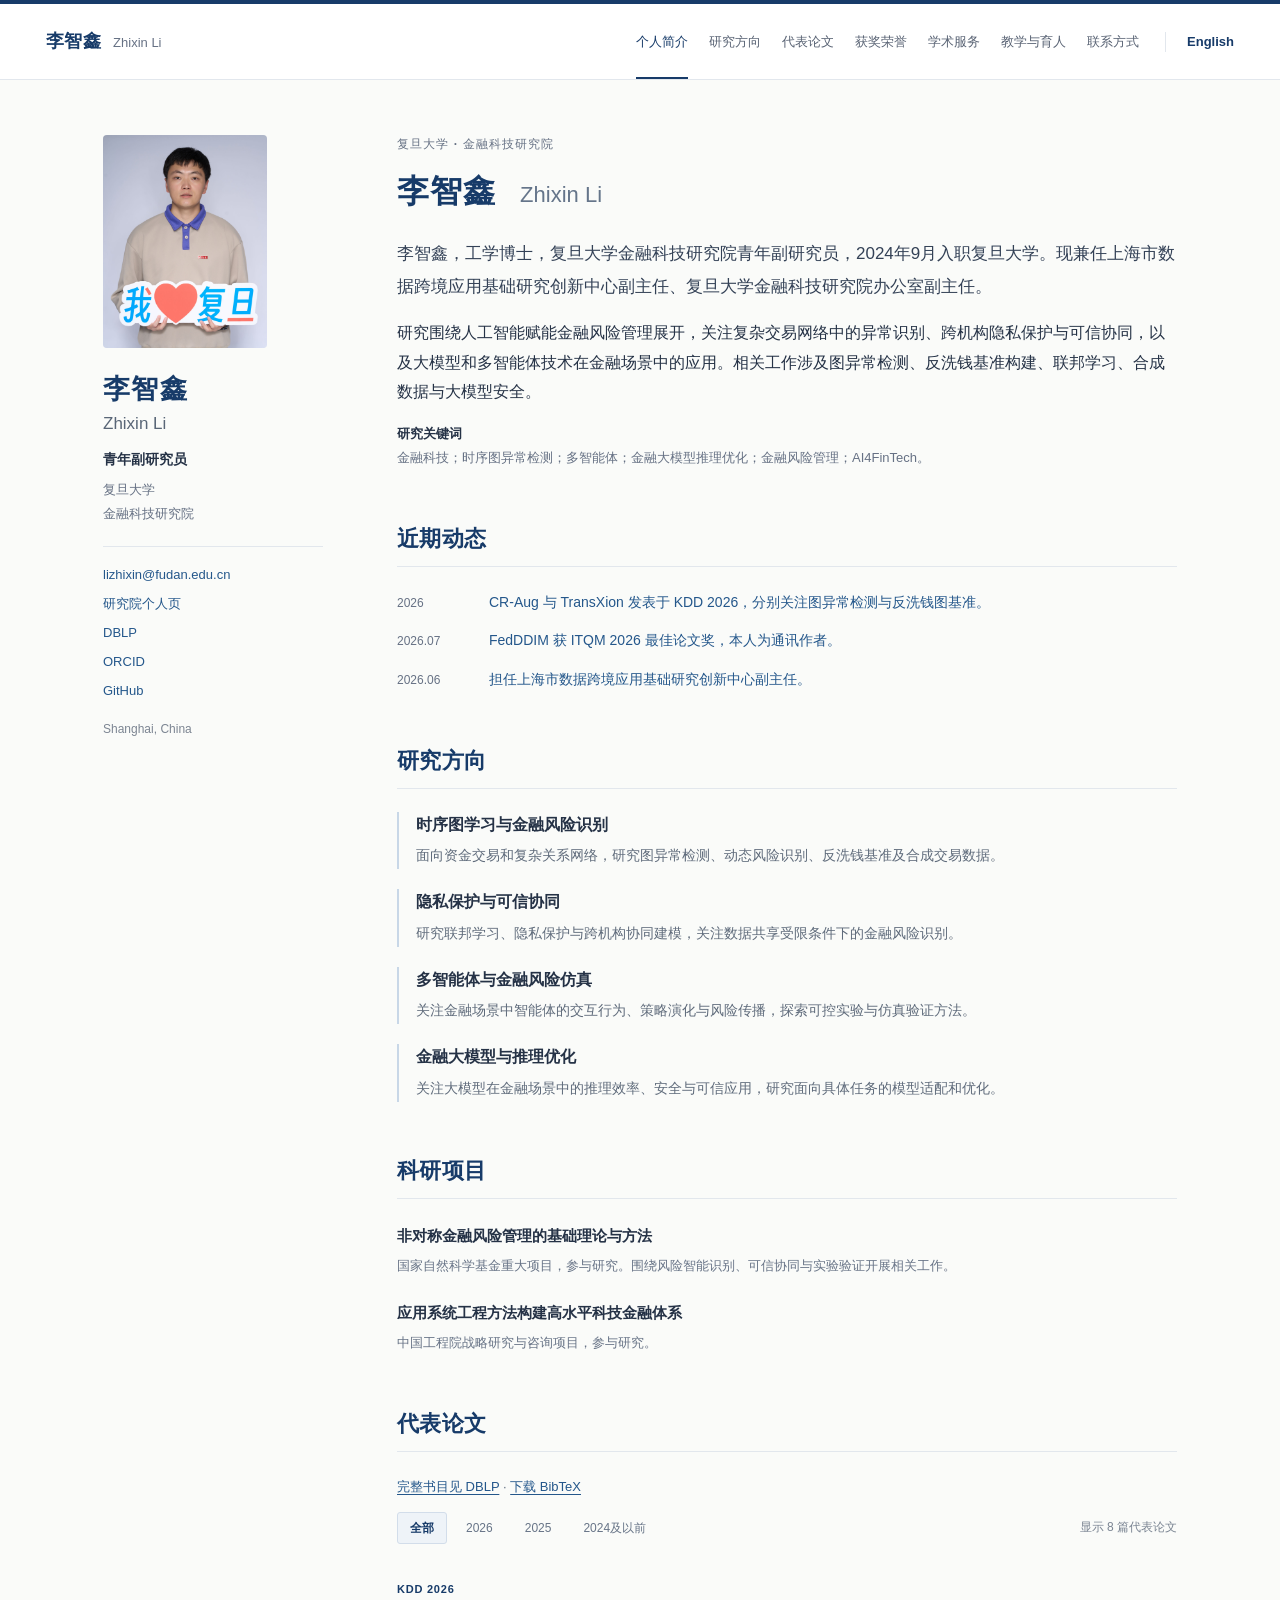
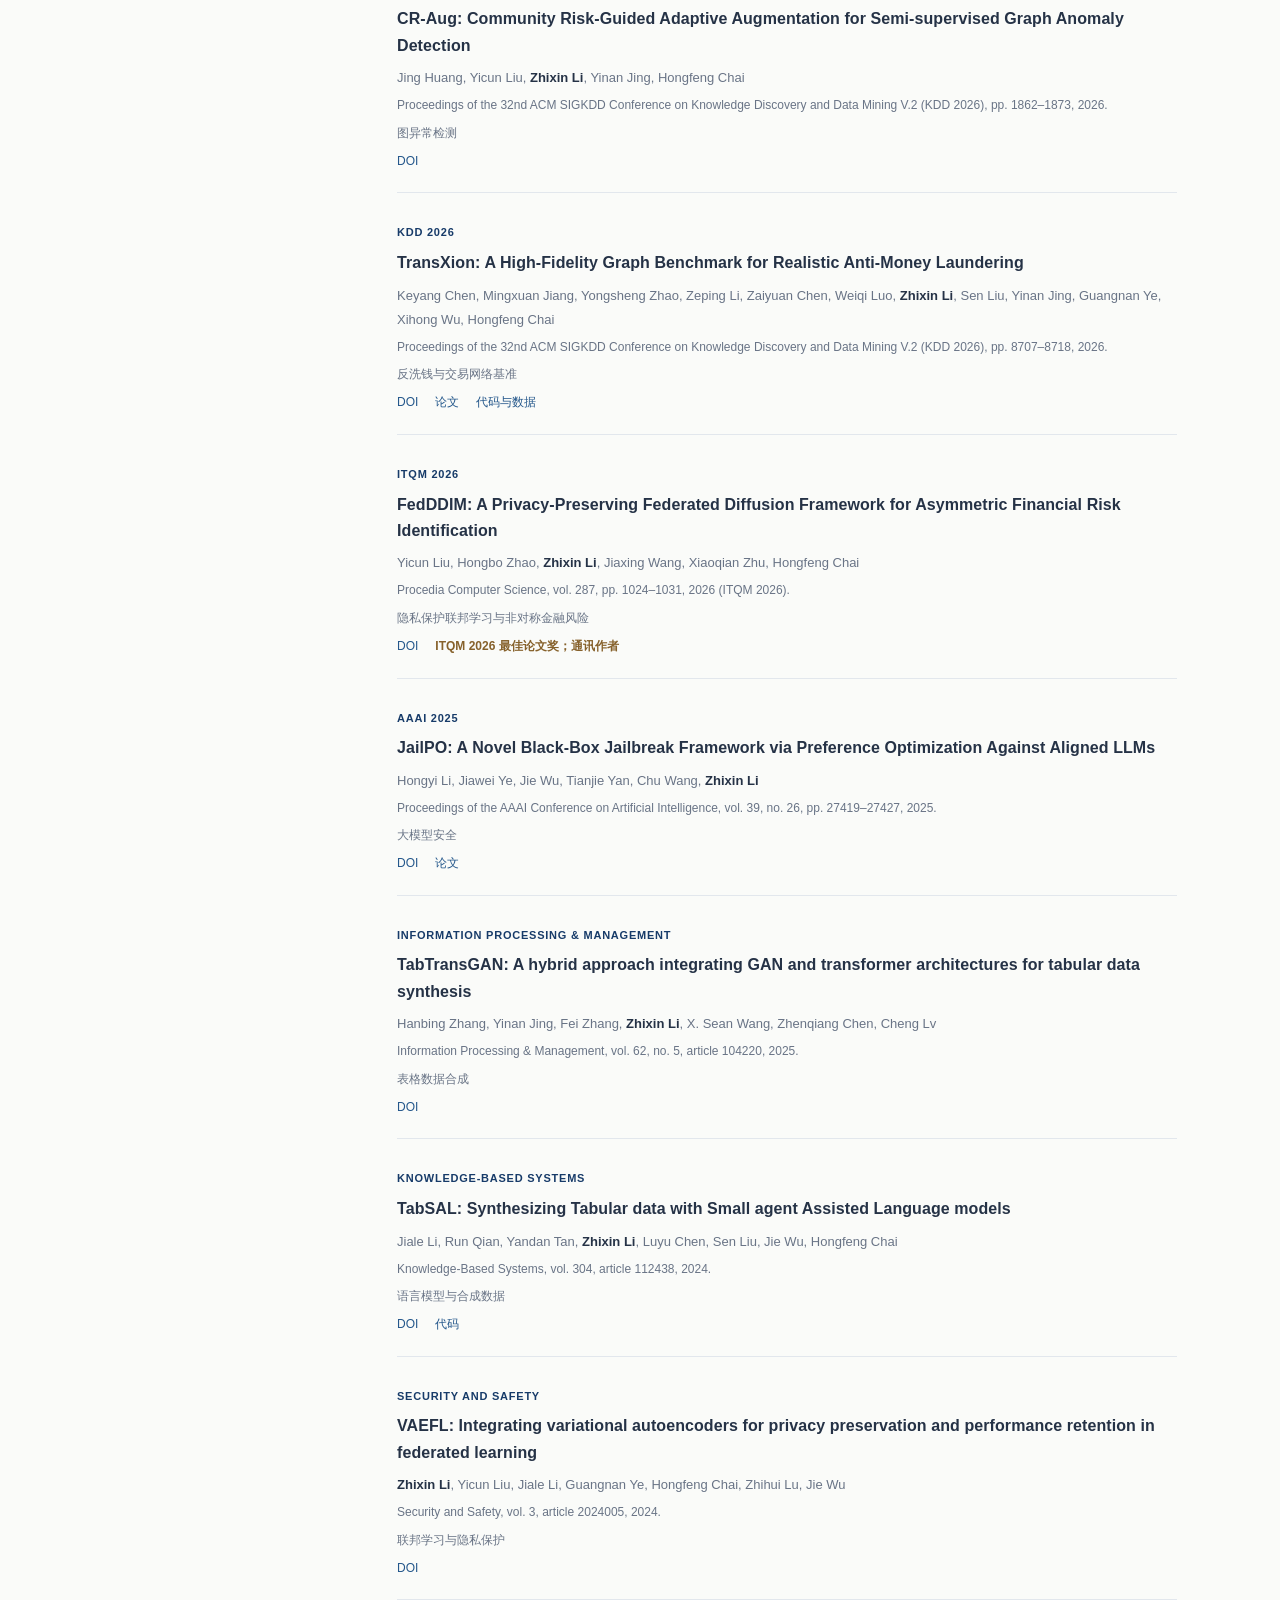
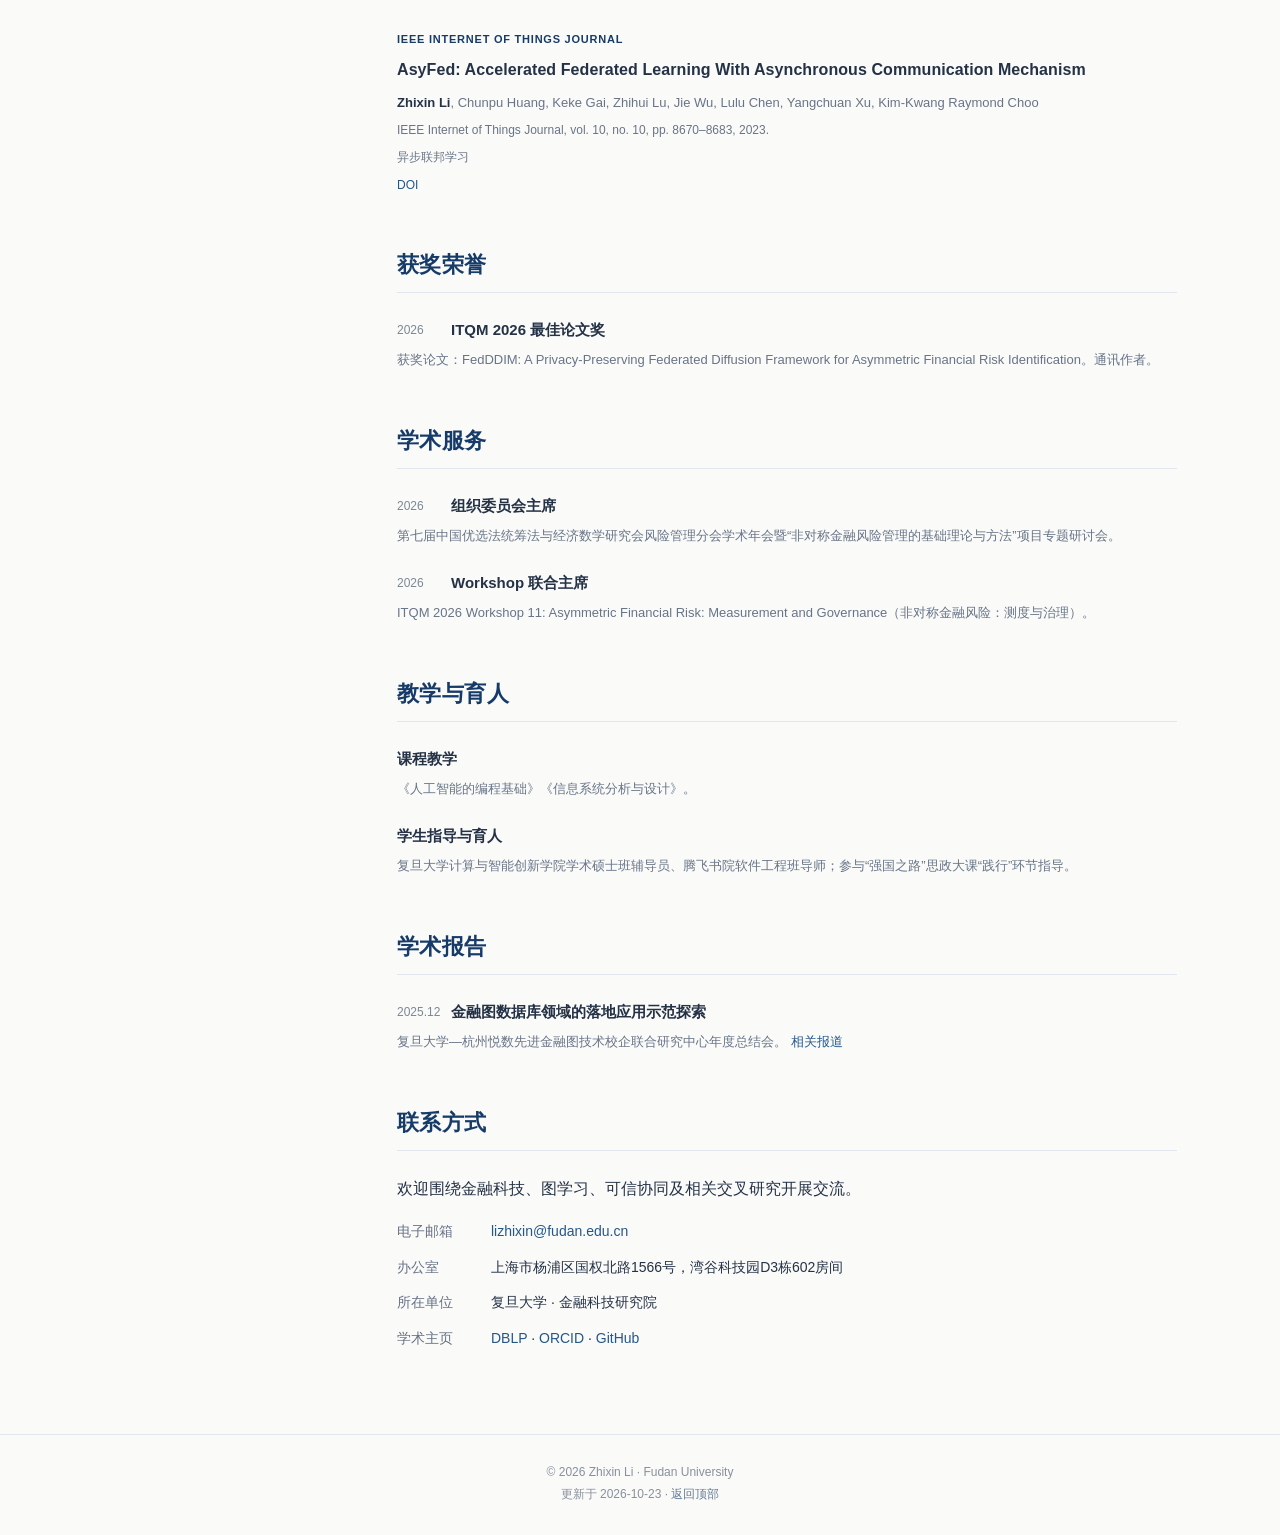
==== chinese/index.html @ 771b9206 "Publish academic homepage from original 2026-10-23 archive" ====
<!doctype html>
<html lang="zh-CN">
<head>
  <meta charset="utf-8">
  <meta name="viewport" content="width=device-width, initial-scale=1">
  <meta name="description" content="李智鑫，复旦大学金融科技研究院青年副研究员。研究方向包括金融科技、时序图异常检测、多智能体、金融大模型推理优化与金融风险管理。">
  <meta name="author" content="Zhixin Li">
  <meta name="theme-color" content="#173b69">
  <meta name="color-scheme" content="light">
  <meta property="og:type" content="profile">
  <meta property="og:title" content="李智鑫 | 复旦大学 · 个人主页">
  <meta property="og:description" content="李智鑫，复旦大学金融科技研究院青年副研究员。研究方向包括金融科技、时序图异常检测、多智能体、金融大模型推理优化与金融风险管理。">
  <meta property="og:url" content="https://jack-lizhixin.github.io/chinese/">
  <title>李智鑫 | 复旦大学 · 个人主页</title>
  <link rel="canonical" href="https://jack-lizhixin.github.io/chinese/">
  <link rel="alternate" hreflang="zh-CN" href="https://jack-lizhixin.github.io/chinese/">
  <link rel="alternate" hreflang="en" href="https://jack-lizhixin.github.io/english/">
  <link rel="alternate" hreflang="x-default" href="https://jack-lizhixin.github.io/">
  <link rel="icon" href="../assets/favicon.svg" type="image/svg+xml">
  <link rel="stylesheet" href="../assets/style.css">
  <script type="application/ld+json">{"@context": "https://schema.org", "@type": "Person", "name": "Zhixin Li", "alternateName": "李智鑫", "jobTitle": "Associate Researcher (Young Scholar)", "affiliation": {"@type": "Organization", "name": "Fudan University"}, "email": "lizhixin@fudan.edu.cn", "url": "https://jack-lizhixin.github.io/", "sameAs": ["https://dblp.org/pid/82/7406-3.html", "https://orcid.org/0000-0002-9646-3047", "https://github.com/Jack-lizhiXin", "https://fintech.fudan.edu.cn/info/1005/1367.htm"]}</script>
  <script src="../assets/site.js" defer></script>
</head>
<body data-lang="zh" id="top">
  <a class="skip-link" href="#main-content">跳至正文</a>
  <header class="site-header"><div class="header-inner">
    <a class="site-brand" href="../index.html">李智鑫 <span>Zhixin Li</span></a>
    <nav class="site-nav" aria-label="主导航"><a href="#about">个人简介</a><a href="#research">研究方向</a><a href="#publications">代表论文</a><a href="#honors">获奖荣誉</a><a href="#service">学术服务</a><a href="#teaching">教学与育人</a><a href="#contact">联系方式</a></nav>
    <a class="language-switch" href="../english/index.html" lang="en" hreflang="en">English</a>
  </div></header>
  <div class="page-shell">
    <aside class="profile" aria-label="个人信息">
      <img class="profile-photo" src="../assets/zhixin-li.jpg" width="2048" height="3072" alt="李智鑫在复旦大学" fetchpriority="high">
      <h2 class="profile-name">李智鑫</h2>
      <p class="profile-name-en">Zhixin Li</p>
      <p class="profile-position">青年副研究员</p>
      <p class="profile-meta">复旦大学<br>金融科技研究院</p>
      <ul class="profile-links">
        <li><a href="mailto:lizhixin@fudan.edu.cn">lizhixin@fudan.edu.cn</a></li>
        <li><a href="https://fintech.fudan.edu.cn/info/1005/1367.htm">研究院个人页</a></li>
        <li><a href="https://dblp.org/pid/82/7406-3.html">DBLP</a></li>
        <li><a href="https://orcid.org/0000-0002-9646-3047">ORCID</a></li>
        <li><a href="https://github.com/Jack-lizhiXin">GitHub</a></li>
      </ul>
      <p class="profile-location">Shanghai, China</p>
    </aside>
    <main id="main-content"><section class="section" id="about" aria-labelledby="heading-about"><p class="eyebrow">复旦大学 · 金融科技研究院</p><h1 id="heading-about">李智鑫 <span>Zhixin Li</span></h1><p class="lead">李智鑫，工学博士，复旦大学金融科技研究院青年副研究员，2024年9月入职复旦大学。现兼任上海市数据跨境应用基础研究创新中心副主任、复旦大学金融科技研究院办公室副主任。</p><p class="bio-paragraph">研究围绕人工智能赋能金融风险管理展开，关注复杂交易网络中的异常识别、跨机构隐私保护与可信协同，以及大模型和多智能体技术在金融场景中的应用。相关工作涉及图异常检测、反洗钱基准构建、联邦学习、合成数据与大模型安全。</p><p class="section-note"><strong>研究关键词</strong><br>金融科技；时序图异常检测；多智能体；金融大模型推理优化；金融风险管理；AI4FinTech。</p></section><section class="section" id="news" aria-labelledby="heading-news"><h2 class="section-heading" id="heading-news">近期动态</h2><ul class="news-list"><li><time>2026</time><div><a href="#publications">CR-Aug 与 TransXion 发表于 KDD 2026，分别关注图异常检测与反洗钱图基准。</a></div></li><li><time>2026.07</time><div><a href="#honors">FedDDIM 获 ITQM 2026 最佳论文奖，本人为通讯作者。</a></div></li><li><time>2026.06</time><div><a href="#about">担任上海市数据跨境应用基础研究创新中心副主任。</a></div></li></ul></section><section class="section" id="research" aria-labelledby="heading-research"><h2 class="section-heading" id="heading-research">研究方向</h2><ul class="research-list"><li><h3>时序图学习与金融风险识别</h3><p>面向资金交易和复杂关系网络，研究图异常检测、动态风险识别、反洗钱基准及合成交易数据。</p></li><li><h3>隐私保护与可信协同</h3><p>研究联邦学习、隐私保护与跨机构协同建模，关注数据共享受限条件下的金融风险识别。</p></li><li><h3>多智能体与金融风险仿真</h3><p>关注金融场景中智能体的交互行为、策略演化与风险传播，探索可控实验与仿真验证方法。</p></li><li><h3>金融大模型与推理优化</h3><p>关注大模型在金融场景中的推理效率、安全与可信应用，研究面向具体任务的模型适配和优化。</p></li></ul></section><section class="section" id="projects" aria-labelledby="heading-projects"><h2 class="section-heading" id="heading-projects">科研项目</h2><ul class="detail-list"><li><h3>非对称金融风险管理的基础理论与方法</h3><p>国家自然科学基金重大项目，参与研究。围绕风险智能识别、可信协同与实验验证开展相关工作。</p></li>
<li><h3>应用系统工程方法构建高水平科技金融体系</h3><p>中国工程院战略研究与咨询项目，参与研究。</p></li></ul></section><section class="section" id="publications" aria-labelledby="heading-publications"><h2 class="section-heading" id="heading-publications">代表论文</h2><p class="section-note"><a href="https://dblp.org/pid/82/7406-3.html">完整书目见 DBLP</a> · <a href="../publications.bib" download>下载 BibTeX</a></p><div class="publication-toolbar"><div class="year-filters" role="group" aria-label="按发表年份筛选论文"><button class="year-filter" type="button" data-year="all" aria-pressed="true" aria-controls="publication-list">全部</button><button class="year-filter" type="button" data-year="2026" aria-pressed="false" aria-controls="publication-list">2026</button><button class="year-filter" type="button" data-year="2025" aria-pressed="false" aria-controls="publication-list">2025</button><button class="year-filter" type="button" data-year="earlier" aria-pressed="false" aria-controls="publication-list">2024及以前</button></div><span id="publication-count" role="status" aria-live="polite" data-zh-template="显示 {n} 篇代表论文" data-en-template="{n} selected publications">显示 8 篇代表论文</span></div><ol class="publication-list" id="publication-list"><li class="publication" data-year="2026" id="paper-cr-aug"><span class="pub-venue">KDD 2026</span><h3 class="pub-title"><a href="https://doi.org/10.1145/3770855.3818003">CR-Aug: Community Risk-Guided Adaptive Augmentation for Semi-supervised Graph Anomaly Detection</a></h3><p class="pub-authors">Jing Huang, Yicun Liu, <strong>Zhixin Li</strong>, Yinan Jing, Hongfeng Chai</p><p class="pub-meta">Proceedings of the 32nd ACM SIGKDD Conference on Knowledge Discovery and Data Mining V.2 (KDD 2026), pp. 1862–1873, 2026.</p><p class="pub-meta">图异常检测</p><p class="pub-links"><a href="https://doi.org/10.1145/3770855.3818003">DOI</a></p></li>
<li class="publication" data-year="2026" id="paper-transxion"><span class="pub-venue">KDD 2026</span><h3 class="pub-title"><a href="https://doi.org/10.1145/3770855.3817550">TransXion: A High-Fidelity Graph Benchmark for Realistic Anti-Money Laundering</a></h3><p class="pub-authors">Keyang Chen, Mingxuan Jiang, Yongsheng Zhao, Zeping Li, Zaiyuan Chen, Weiqi Luo, <strong>Zhixin Li</strong>, Sen Liu, Yinan Jing, Guangnan Ye, Xihong Wu, Hongfeng Chai</p><p class="pub-meta">Proceedings of the 32nd ACM SIGKDD Conference on Knowledge Discovery and Data Mining V.2 (KDD 2026), pp. 8707–8718, 2026.</p><p class="pub-meta">反洗钱与交易网络基准</p><p class="pub-links"><a href="https://doi.org/10.1145/3770855.3817550">DOI</a> <a href="https://arxiv.org/abs/2604.17420">论文</a> <a href="https://github.com/chaos-max/TransXion">代码与数据</a></p></li>
<li class="publication" data-year="2026" id="paper-fedddim"><span class="pub-venue">ITQM 2026</span><h3 class="pub-title"><a href="https://doi.org/10.1016/j.procs.2026.08.143">FedDDIM: A Privacy-Preserving Federated Diffusion Framework for Asymmetric Financial Risk Identification</a></h3><p class="pub-authors">Yicun Liu, Hongbo Zhao, <strong>Zhixin Li</strong>, Jiaxing Wang, Xiaoqian Zhu, Hongfeng Chai</p><p class="pub-meta">Procedia Computer Science, vol. 287, pp. 1024–1031, 2026 (ITQM 2026).</p><p class="pub-meta">隐私保护联邦学习与非对称金融风险</p><p class="pub-links"><a href="https://doi.org/10.1016/j.procs.2026.08.143">DOI</a><span class="pub-award">ITQM 2026 最佳论文奖；通讯作者</span></p></li>
<li class="publication" data-year="2025" id="paper-jailpo"><span class="pub-venue">AAAI 2025</span><h3 class="pub-title"><a href="https://doi.org/10.1609/aaai.v39i26.34953">JailPO: A Novel Black-Box Jailbreak Framework via Preference Optimization Against Aligned LLMs</a></h3><p class="pub-authors">Hongyi Li, Jiawei Ye, Jie Wu, Tianjie Yan, Chu Wang, <strong>Zhixin Li</strong></p><p class="pub-meta">Proceedings of the AAAI Conference on Artificial Intelligence, vol. 39, no. 26, pp. 27419–27427, 2025.</p><p class="pub-meta">大模型安全</p><p class="pub-links"><a href="https://doi.org/10.1609/aaai.v39i26.34953">DOI</a> <a href="https://ojs.aaai.org/index.php/AAAI/article/view/34953">论文</a></p></li>
<li class="publication" data-year="2025" id="paper-tabtransgan"><span class="pub-venue">Information Processing &amp; Management</span><h3 class="pub-title"><a href="https://doi.org/10.1016/j.ipm.2025.104220">TabTransGAN: A hybrid approach integrating GAN and transformer architectures for tabular data synthesis</a></h3><p class="pub-authors">Hanbing Zhang, Yinan Jing, Fei Zhang, <strong>Zhixin Li</strong>, X. Sean Wang, Zhenqiang Chen, Cheng Lv</p><p class="pub-meta">Information Processing &amp; Management, vol. 62, no. 5, article 104220, 2025.</p><p class="pub-meta">表格数据合成</p><p class="pub-links"><a href="https://doi.org/10.1016/j.ipm.2025.104220">DOI</a></p></li>
<li class="publication" data-year="2024" id="paper-tabsal"><span class="pub-venue">Knowledge-Based Systems</span><h3 class="pub-title"><a href="https://doi.org/10.1016/j.knosys.2024.112438">TabSAL: Synthesizing Tabular data with Small agent Assisted Language models</a></h3><p class="pub-authors">Jiale Li, Run Qian, Yandan Tan, <strong>Zhixin Li</strong>, Luyu Chen, Sen Liu, Jie Wu, Hongfeng Chai</p><p class="pub-meta">Knowledge-Based Systems, vol. 304, article 112438, 2024.</p><p class="pub-meta">语言模型与合成数据</p><p class="pub-links"><a href="https://doi.org/10.1016/j.knosys.2024.112438">DOI</a> <a href="https://github.com/Rosher299/TabSAL_benchmark">代码</a></p></li>
<li class="publication" data-year="2024" id="paper-vaefl"><span class="pub-venue">Security and Safety</span><h3 class="pub-title"><a href="https://doi.org/10.1051/sands/2024005">VAEFL: Integrating variational autoencoders for privacy preservation and performance retention in federated learning</a></h3><p class="pub-authors"><strong>Zhixin Li</strong>, Yicun Liu, Jiale Li, Guangnan Ye, Hongfeng Chai, Zhihui Lu, Jie Wu</p><p class="pub-meta">Security and Safety, vol. 3, article 2024005, 2024.</p><p class="pub-meta">联邦学习与隐私保护</p><p class="pub-links"><a href="https://doi.org/10.1051/sands/2024005">DOI</a></p></li>
<li class="publication" data-year="2023" id="paper-asyfed"><span class="pub-venue">IEEE Internet of Things Journal</span><h3 class="pub-title"><a href="https://doi.org/10.1109/JIOT.2022.3231913">AsyFed: Accelerated Federated Learning With Asynchronous Communication Mechanism</a></h3><p class="pub-authors"><strong>Zhixin Li</strong>, Chunpu Huang, Keke Gai, Zhihui Lu, Jie Wu, Lulu Chen, Yangchuan Xu, Kim-Kwang Raymond Choo</p><p class="pub-meta">IEEE Internet of Things Journal, vol. 10, no. 10, pp. 8670–8683, 2023.</p><p class="pub-meta">异步联邦学习</p><p class="pub-links"><a href="https://doi.org/10.1109/JIOT.2022.3231913">DOI</a></p></li></ol></section><section class="section" id="honors" aria-labelledby="heading-honors"><h2 class="section-heading" id="heading-honors">获奖荣誉</h2><ul class="detail-list"><li><h3><span class="item-year">2026</span>ITQM 2026 最佳论文奖</h3><p>获奖论文：FedDDIM: A Privacy-Preserving Federated Diffusion Framework for Asymmetric Financial Risk Identification。通讯作者。</p></li></ul></section><section class="section" id="service" aria-labelledby="heading-service"><h2 class="section-heading" id="heading-service">学术服务</h2><ul class="detail-list"><li><h3><span class="item-year">2026</span>组织委员会主席</h3><p>第七届中国优选法统筹法与经济数学研究会风险管理分会学术年会暨“非对称金融风险管理的基础理论与方法”项目专题研讨会。</p></li>
<li><h3><span class="item-year">2026</span>Workshop 联合主席</h3><p>ITQM 2026 Workshop 11: Asymmetric Financial Risk: Measurement and Governance（非对称金融风险：测度与治理）。</p></li></ul></section><section class="section" id="teaching" aria-labelledby="heading-teaching"><h2 class="section-heading" id="heading-teaching">教学与育人</h2><ul class="detail-list"><li><h3>课程教学</h3><p>《人工智能的编程基础》《信息系统分析与设计》。</p></li>
<li><h3>学生指导与育人</h3><p>复旦大学计算与智能创新学院学术硕士班辅导员、腾飞书院软件工程班导师；参与“强国之路”思政大课“践行”环节指导。</p></li></ul></section><section class="section" id="talks" aria-labelledby="heading-talks"><h2 class="section-heading" id="heading-talks">学术报告</h2><ul class="detail-list"><li><h3><span class="item-year">2025.12</span>金融图数据库领域的落地应用示范探索</h3><p>复旦大学—杭州悦数先进金融图技术校企联合研究中心年度总结会。 <a href="https://fintech.fudan.edu.cn/info/1002/1627.htm">相关报道</a></p></li></ul></section><section class="section" id="contact" aria-labelledby="heading-contact"><h2 class="section-heading" id="heading-contact">联系方式</h2><p>欢迎围绕金融科技、图学习、可信协同及相关交叉研究开展交流。</p><dl class="contact-list"><dt>电子邮箱</dt><dd><a href="mailto:lizhixin@fudan.edu.cn">lizhixin@fudan.edu.cn</a></dd><dt>办公室</dt><dd>上海市杨浦区国权北路1566号，湾谷科技园D3栋602房间</dd><dt>所在单位</dt><dd>复旦大学 · 金融科技研究院</dd><dt>学术主页</dt><dd><a href="https://dblp.org/pid/82/7406-3.html">DBLP</a> · <a href="https://orcid.org/0000-0002-9646-3047">ORCID</a> · <a href="https://github.com/Jack-lizhiXin">GitHub</a></dd></dl></section></main>
  </div>
  <footer class="site-footer"><div>© 2026 Zhixin Li · Fudan University</div><div>更新于 2026-10-23 · <a href="#top">返回顶部</a></div></footer>
</body>
</html>
---- assets/style.css ----
/* Original academic homepage styling. No external fonts or frameworks. */
:root {
  color-scheme: light;
  --ink: #253246;
  --muted: #667184;
  --navy: #173b69;
  --link: #24578b;
  --line: #e2e7ed;
  --paper: #fff;
  --canvas: #fafbf9;
  --soft: #eef3f8;
  --header-height: 80px;
}

* { box-sizing: border-box; }
html { scroll-behavior: smooth; scroll-padding-top: 112px; }
body {
  margin: 0;
  color: var(--ink);
  background: var(--canvas);
  font-family: -apple-system, BlinkMacSystemFont, "Segoe UI", "PingFang SC", "Hiragino Sans GB", "Microsoft YaHei", sans-serif;
  font-size: 16px;
  line-height: 1.85;
  -webkit-font-smoothing: antialiased;
  overflow-wrap: break-word;
}
button, input { font: inherit; }
button { -webkit-tap-highlight-color: transparent; }
a { color: var(--link); text-decoration-thickness: 1px; text-underline-offset: 3px; }
a:hover { color: var(--navy); text-decoration: underline; }
a:focus-visible, button:focus-visible {
  outline: 3px solid #477cae;
  outline-offset: 4px;
  border-radius: 2px;
}
img { display: block; max-width: 100%; }
strong { color: var(--ink); font-weight: 650; }
button[hidden], [hidden] { display: none !important; }

.skip-link {
  position: fixed;
  z-index: 100;
  top: 12px;
  left: 16px;
  padding: 8px 16px;
  color: #fff;
  background: var(--navy);
  transform: translateY(-180%);
}
.skip-link:focus { transform: translateY(0); color: #fff; }

.site-header {
  position: sticky;
  z-index: 20;
  top: 0;
  border-top: 4px solid var(--navy);
  border-bottom: 1px solid var(--line);
  background: rgba(255, 255, 255, .98);
}
.header-inner {
  display: flex;
  align-items: center;
  gap: 26px;
  max-width: 1256px;
  min-height: 75px;
  padding: 0 34px;
  margin: 0 auto;
}
.site-brand {
  flex: 0 0 auto;
  color: var(--navy);
  font-size: 18px;
  font-weight: 700;
  letter-spacing: .015em;
  text-decoration: none;
  white-space: nowrap;
}
.site-brand span { margin-left: 7px; color: var(--muted); font-size: 13px; font-weight: 450; letter-spacing: 0; }
.site-nav {
  display: flex;
  flex: 1 1 auto;
  align-items: center;
  justify-content: flex-end;
  min-width: 0;
  gap: 21px;
  scrollbar-width: thin;
}
.site-nav a {
  position: relative;
  flex: 0 0 auto;
  padding: 25px 0 24px;
  color: #596374;
  font-size: 13px;
  font-weight: 500;
  line-height: 24px;
  text-decoration: none;
  white-space: nowrap;
}
.site-nav a::after {
  position: absolute;
  bottom: -1px;
  left: 0;
  width: 100%;
  height: 2px;
  background: var(--navy);
  content: "";
  transform: scaleX(0);
  transition: transform .16s ease;
}
.site-nav a:hover, .site-nav a[aria-current="location"] { color: var(--navy); }
.site-nav a:hover::after, .site-nav a[aria-current="location"]::after { transform: scaleX(1); }
.language-switch {
  flex: 0 0 auto;
  padding-left: 21px;
  border-left: 1px solid var(--line);
  color: var(--navy);
  font-size: 13px;
  font-weight: 600;
  line-height: 20px;
  text-decoration: none;
  white-space: nowrap;
}

.page-shell {
  display: grid;
  grid-template-columns: 220px minmax(0, 780px);
  align-items: start;
  gap: 74px;
  max-width: 1142px;
  padding: 55px 34px 82px;
  margin: 0 auto;
}
.profile {
  position: sticky;
  top: 120px;
  min-width: 0;
  padding-bottom: 12px;
  color: var(--muted);
}
.profile-photo {
  width: 164px;
  height: 213px;
  margin: 0 0 23px;
  border-radius: 4px;
  background: #e8edf2;
  object-fit: cover;
  object-position: center 22%;
}
.profile-name { margin: 0; color: var(--navy); font-size: 27px; font-weight: 650; line-height: 1.4; letter-spacing: .055em; }
.profile-name-en { margin: 2px 0 12px; color: #596677; font-size: 17px; line-height: 1.5; }
.profile-position { margin: 0 0 7px; color: var(--ink); font-size: 14px; font-weight: 600; line-height: 1.65; }
.profile-meta { margin: 0; font-size: 13px; line-height: 1.85; }
.profile-links { display: grid; gap: 8px; padding: 18px 0 0; margin: 20px 0 0; border-top: 1px solid var(--line); list-style: none; font-size: 13px; line-height: 1.6; }
.profile-links a { display: inline-block; text-decoration: none; }
.profile-links a:hover { text-decoration: underline; }
.profile-location { margin: 19px 0 0; color: #7c8592; font-size: 12px; line-height: 1.6; }

main { min-width: 0; }
.section { margin: 0 0 52px; scroll-margin-top: 112px; }
.section:last-child { margin-bottom: 0; }
.section p { margin: 0 0 15px; }
.eyebrow { color: var(--muted); font-size: 12px; font-weight: 550; letter-spacing: .09em; line-height: 1.6; }
h1 { margin: 10px 0 23px; color: var(--navy); font-size: 32px; font-weight: 650; line-height: 1.4; letter-spacing: .025em; }
h1 span { display: inline-block; margin-left: 15px; color: #65758a; font-size: 22px; font-weight: 400; letter-spacing: 0; }
.lead { color: #334156; font-size: 17px; line-height: 1.95; }
.section-heading { margin: 0 0 23px; padding: 0 0 11px; border-bottom: 1px solid var(--line); color: var(--navy); font-size: 22px; font-weight: 650; line-height: 1.5; letter-spacing: .02em; }
.section-heading small { margin-left: 9px; color: var(--muted); font-size: 13px; font-weight: 400; letter-spacing: 0; }
.section-note { color: var(--muted); font-size: 13px; }

.news-list { display: grid; gap: 13px; padding: 0; margin: 0; list-style: none; }
.news-list li { display: grid; grid-template-columns: 76px minmax(0, 1fr); align-items: baseline; gap: 16px; font-size: 14px; line-height: 1.8; }
.news-list time { color: var(--muted); font-size: 12px; font-variant-numeric: tabular-nums; }
.news-list a { text-decoration: none; }
.news-list a:hover { text-decoration: underline; }

.research-list { display: grid; gap: 20px; padding: 0; margin: 0; list-style: none; }
.research-list li { padding-left: 17px; border-left: 2px solid #c8d7e7; }
.research-list h3 { margin: 0 0 6px; color: var(--ink); font-size: 16px; font-weight: 650; line-height: 1.6; }
.research-list p { margin: 0; color: #5f6b7b; font-size: 14px; line-height: 1.85; }

.publication-toolbar { display: flex; align-items: center; justify-content: space-between; flex-wrap: wrap; gap: 12px 18px; margin: -2px 0 6px; }
.year-filters { display: none; flex-wrap: wrap; gap: 6px; }
.js .year-filters { display: flex; }
.year-filter { min-height: 32px; padding: 4px 12px; border: 1px solid transparent; border-radius: 3px; color: #677487; background: transparent; font-size: 12px; line-height: 1.7; cursor: pointer; }
.year-filter:hover { color: var(--navy); background: #f0f3f7; }
.year-filter[aria-pressed="true"] { border-color: #d2ddea; color: var(--navy); background: var(--soft); font-weight: 600; }
#publication-count { color: #7a8492; font-size: 12px; line-height: 1.6; }
.publication-list { padding: 0; margin: 0; list-style: none; }
.publication { padding: 23px 0 21px; border-bottom: 1px solid var(--line); }
.publication:last-child { padding-bottom: 0; border-bottom: 0; }
.pub-venue { display: inline-block; margin-bottom: 8px; color: var(--navy); font-size: 11px; font-weight: 700; line-height: 1.7; letter-spacing: .07em; text-transform: uppercase; }
.pub-title { margin: 0 0 7px; color: var(--ink); font-size: 16px; font-weight: 650; line-height: 1.65; letter-spacing: .005em; }
.pub-title a { color: inherit; text-decoration: none; }
.pub-title a:hover { color: var(--link); text-decoration: underline; }
.publication .pub-authors { margin: 0 0 5px; color: #697486; font-size: 13px; line-height: 1.85; }
.pub-authors strong { font-weight: 650; }
.publication .pub-meta { margin: 0 0 7px; color: #697486; font-size: 12px; line-height: 1.7; }
.publication .pub-links { display: flex; align-items: baseline; flex-wrap: wrap; gap: 6px 17px; margin: 8px 0 0; font-size: 12px; line-height: 1.7; }
.pub-links a { text-decoration: none; }
.pub-links a:hover { text-decoration: underline; }
.pub-award { color: #86612b; font-size: 12px; font-weight: 600; }

.detail-list { display: grid; gap: 21px; padding: 0; margin: 0; list-style: none; }
.detail-list h3 { margin: 0 0 5px; color: var(--ink); font-size: 15px; font-weight: 600; line-height: 1.8; }
.item-year { display: inline-block; min-width: 43px; margin-right: 11px; color: #7c8795; font-size: 12px; font-weight: 450; font-variant-numeric: tabular-nums; vertical-align: 1px; }
.detail-list p { margin: 0; color: #687487; font-size: 13px; line-height: 1.85; }
.detail-list a { text-decoration: none; }
.detail-list a:hover { text-decoration: underline; }
.contact-list { display: grid; grid-template-columns: 77px minmax(0, 1fr); gap: 10px 17px; margin: 0; font-size: 14px; line-height: 1.85; }
.contact-list dt { color: var(--muted); }
.contact-list dd { margin: 0; }
.contact-list a { text-decoration: none; }
.contact-list a:hover { text-decoration: underline; }
.site-footer { padding: 27px 34px 30px; border-top: 1px solid var(--line); color: #87909c; font-size: 12px; line-height: 1.8; text-align: center; }
.site-footer p { margin: 0; }
.site-footer a { color: #637b95; text-decoration: none; }
.back-to-top { display: block; width: fit-content; margin: 36px 0 0 auto; color: #7a8594; font-size: 12px; text-decoration: none; }

/* A slightly wider rhythm keeps long English titles and navigation readable. */
body[data-lang="en"] { line-height: 1.75; }
body[data-lang="en"] .site-nav { gap: 18px; }
body[data-lang="en"] .site-nav a { font-size: 12px; }
body[data-lang="en"] .lead { line-height: 1.85; }
body[data-lang="en"] .profile-name { font-size: 24px; letter-spacing: 0; }
body[data-lang="en"] .profile-position { font-size: 13px; }

@media (max-width: 1100px) {
  .header-inner { gap: 20px; padding-right: 25px; padding-left: 25px; }
  .site-brand span { display: none; }
  .site-nav, body[data-lang="en"] .site-nav { gap: 17px; }
  .language-switch { padding-left: 17px; }
  .page-shell { grid-template-columns: 190px minmax(0, 1fr); gap: 47px; padding-right: 30px; padding-left: 30px; }
}

@media (max-width: 820px) {
  :root { --header-height: 108px; }
  html { scroll-padding-top: 132px; }
  .header-inner { display: grid; grid-template-columns: minmax(0, 1fr) auto; gap: 0 22px; min-height: 0; padding: 0 24px; }
  .site-brand { grid-column: 1; grid-row: 1; padding: 14px 0 8px; font-size: 17px; }
  .site-brand span { display: inline; }
  .language-switch { grid-column: 2; grid-row: 1; margin-top: 5px; padding-left: 18px; }
  .site-nav, body[data-lang="en"] .site-nav { grid-column: 1 / -1; grid-row: 2; justify-content: flex-start; gap: 24px; overflow-x: auto; overscroll-behavior-x: contain; scrollbar-width: none; }
  .site-nav::-webkit-scrollbar { display: none; }
  .site-nav a, body[data-lang="en"] .site-nav a { padding: 11px 0 14px; font-size: 12px; }
  .site-nav a::after { bottom: 0; }
  .page-shell { grid-template-columns: 170px minmax(0, 1fr); gap: 32px; padding: 37px 24px 62px; }
  .profile { top: 135px; }
  .profile-photo { width: 144px; height: 187px; }
  .profile-name { font-size: 25px; }
  .profile-name-en { font-size: 15px; }
  .profile-links { font-size: 12px; }
  .section { margin-bottom: 44px; scroll-margin-top: 132px; }
  h1 { font-size: 28px; }
  h1 span { margin-left: 9px; font-size: 20px; }
  .lead { font-size: 16px; }
}

@media (max-width: 640px) {
  body { font-size: 15px; line-height: 1.9; }
  .header-inner { padding-right: 20px; padding-left: 20px; }
  .page-shell { display: block; padding: 29px 22px 48px; }
  .profile { position: static; display: grid; grid-template-columns: 104px minmax(0, 1fr); align-items: start; gap: 0 22px; padding: 0 0 26px; margin-bottom: 32px; border-bottom: 1px solid var(--line); }
  .profile-photo { grid-column: 1; grid-row: 1 / 6; width: 104px; height: 135px; margin: 1px 0 0; }
  .profile-name { grid-column: 2; grid-row: 1; font-size: 24px; line-height: 1.35; }
  .profile-name-en { grid-column: 2; grid-row: 2; margin: 2px 0 9px; font-size: 14px; }
  .profile-position { grid-column: 2; grid-row: 3; margin: 0 0 5px; font-size: 12px; }
  .profile-meta { grid-column: 2; grid-row: 4 / 6; font-size: 12px; line-height: 1.8; }
  .profile-links { grid-column: 1 / -1; grid-row: 6; display: flex; flex-wrap: wrap; gap: 9px 19px; padding: 0; margin: 20px 0 0; border: 0; font-size: 12px; }
  .profile-location { grid-column: 1 / -1; grid-row: 7; margin: 12px 0 0; font-size: 11px; }
  .eyebrow { font-size: 11px; }
  h1 { margin-top: 7px; margin-bottom: 18px; font-size: 27px; }
  h1 span { font-size: 19px; }
  .lead { font-size: 15px; }
  .section { margin-bottom: 39px; }
  .section-heading { margin-bottom: 20px; font-size: 20px; }
  .news-list { gap: 12px; }
  .news-list li { grid-template-columns: 60px minmax(0, 1fr); gap: 12px; font-size: 13px; }
  .news-list time { font-size: 11px; }
  .research-list h3 { font-size: 15px; }
  .research-list p { font-size: 13px; }
  .publication-toolbar { gap: 11px; }
  .year-filter { min-height: 36px; padding-right: 11px; padding-left: 11px; }
  #publication-count { font-size: 11px; }
  .publication { padding-top: 21px; padding-bottom: 19px; }
  .pub-title { font-size: 15px; line-height: 1.65; }
  .publication .pub-authors { font-size: 12px; }
  .pub-venue { font-size: 10px; }
  .detail-list h3 { font-size: 14px; }
  .contact-list { grid-template-columns: 62px minmax(0, 1fr); gap: 10px 12px; font-size: 13px; }
  .site-footer { padding: 23px 22px; font-size: 11px; }
  body[data-lang="en"] .profile-name { font-size: 22px; }
  body[data-lang="en"] .profile-position { font-size: 12px; }
}

@media (prefers-reduced-motion: reduce) {
  html { scroll-behavior: auto; }
  *, *::before, *::after { transition-duration: 0s !important; animation-duration: 0s !important; animation-iteration-count: 1 !important; }
}

@media print {
  @page { margin: 17mm 18mm; }
  body { background: #fff; color: #17202e; font-size: 10pt; line-height: 1.65; }
  .site-header, .skip-link, .publication-toolbar, .back-to-top { display: none !important; }
  .page-shell { display: block; max-width: none; padding: 0; }
  .profile { position: static; display: block; min-height: 92px; margin-bottom: 22px; padding-bottom: 16px; border-bottom: 1px solid #ccc; }
  .profile-photo { float: left; width: 66px; height: 86px; margin: 0 18px 0 0; }
  .profile-name { font-size: 18pt; }
  .profile-name-en { margin: 0 0 4px; font-size: 11pt; }
  .profile-position, .profile-meta { font-size: 9pt; }
  .profile-links, .profile-location { display: none; }
  .section { margin-bottom: 22px; }
  h1 { font-size: 19pt; margin-bottom: 12px; }
  h1 span { font-size: 14pt; }
  .lead { font-size: 10pt; }
  .section-heading { margin-bottom: 13px; padding-bottom: 5px; font-size: 14pt; break-after: avoid; }
  .publication { padding: 13px 0; break-inside: avoid; }
  .publication[hidden] { display: list-item !important; }
  .pub-title { font-size: 10pt; }
  .pub-venue, .publication .pub-authors, .publication .pub-meta, .publication .pub-links { font-size: 8pt; }
  .research-list li, .detail-list li, .news-list li { break-inside: avoid; }
  .research-list h3, .detail-list h3 { font-size: 10pt; }
  .research-list p, .detail-list p, .news-list li, .contact-list { font-size: 9pt; }
  .site-footer { padding: 14px 0 0; font-size: 8pt; }
  a { color: inherit; text-decoration: none; }
}
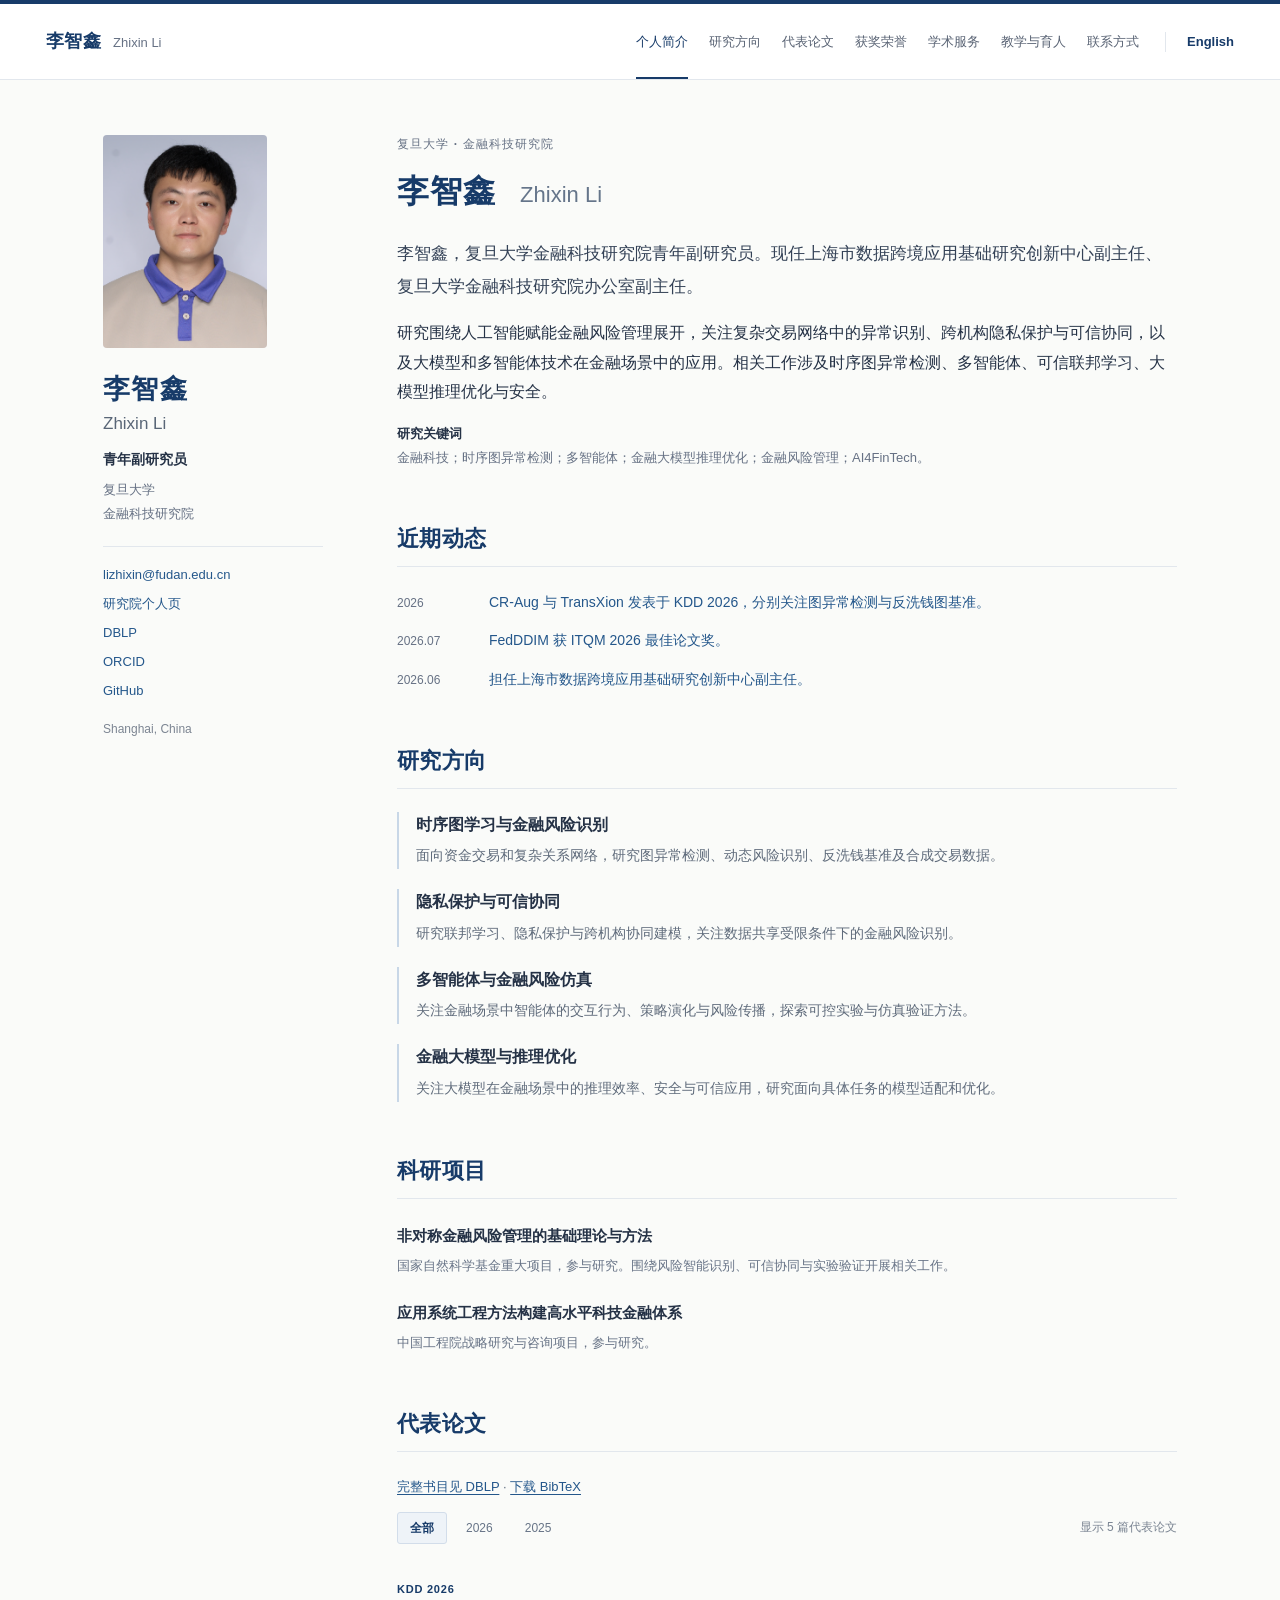
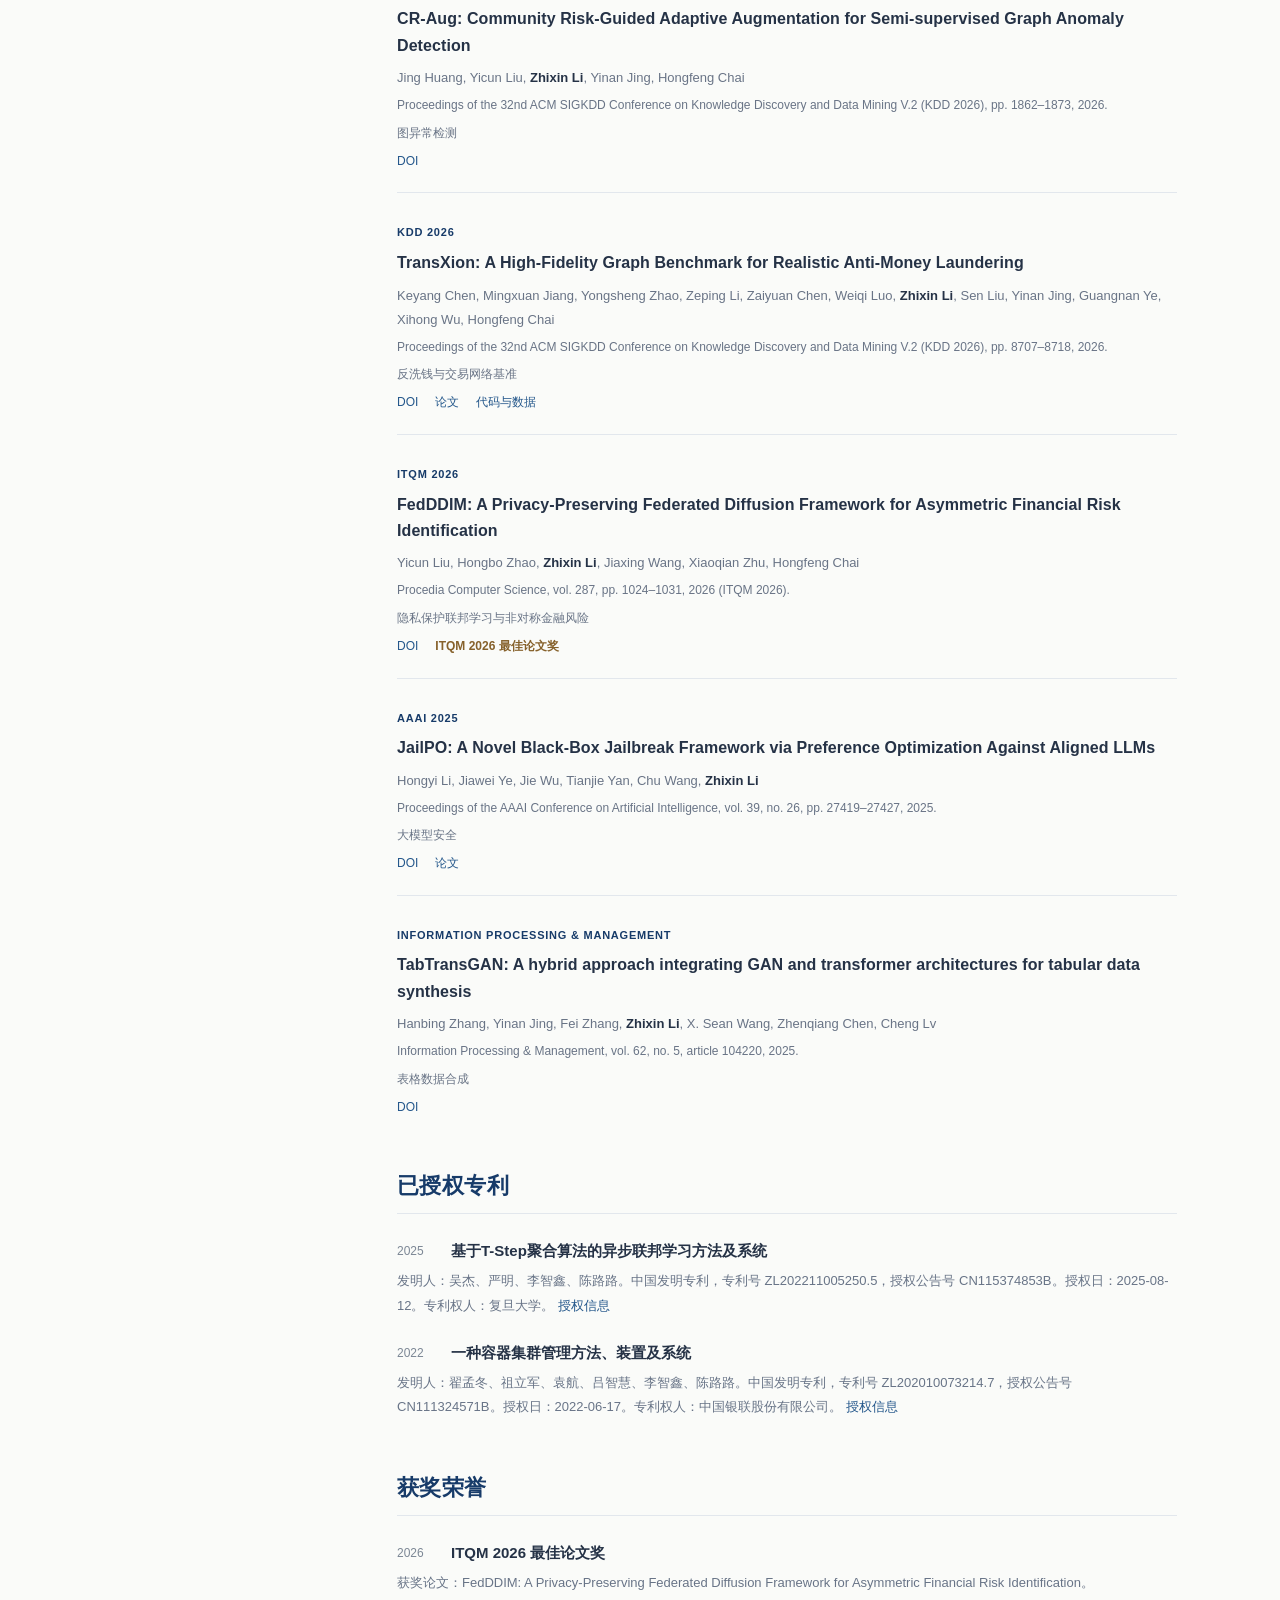
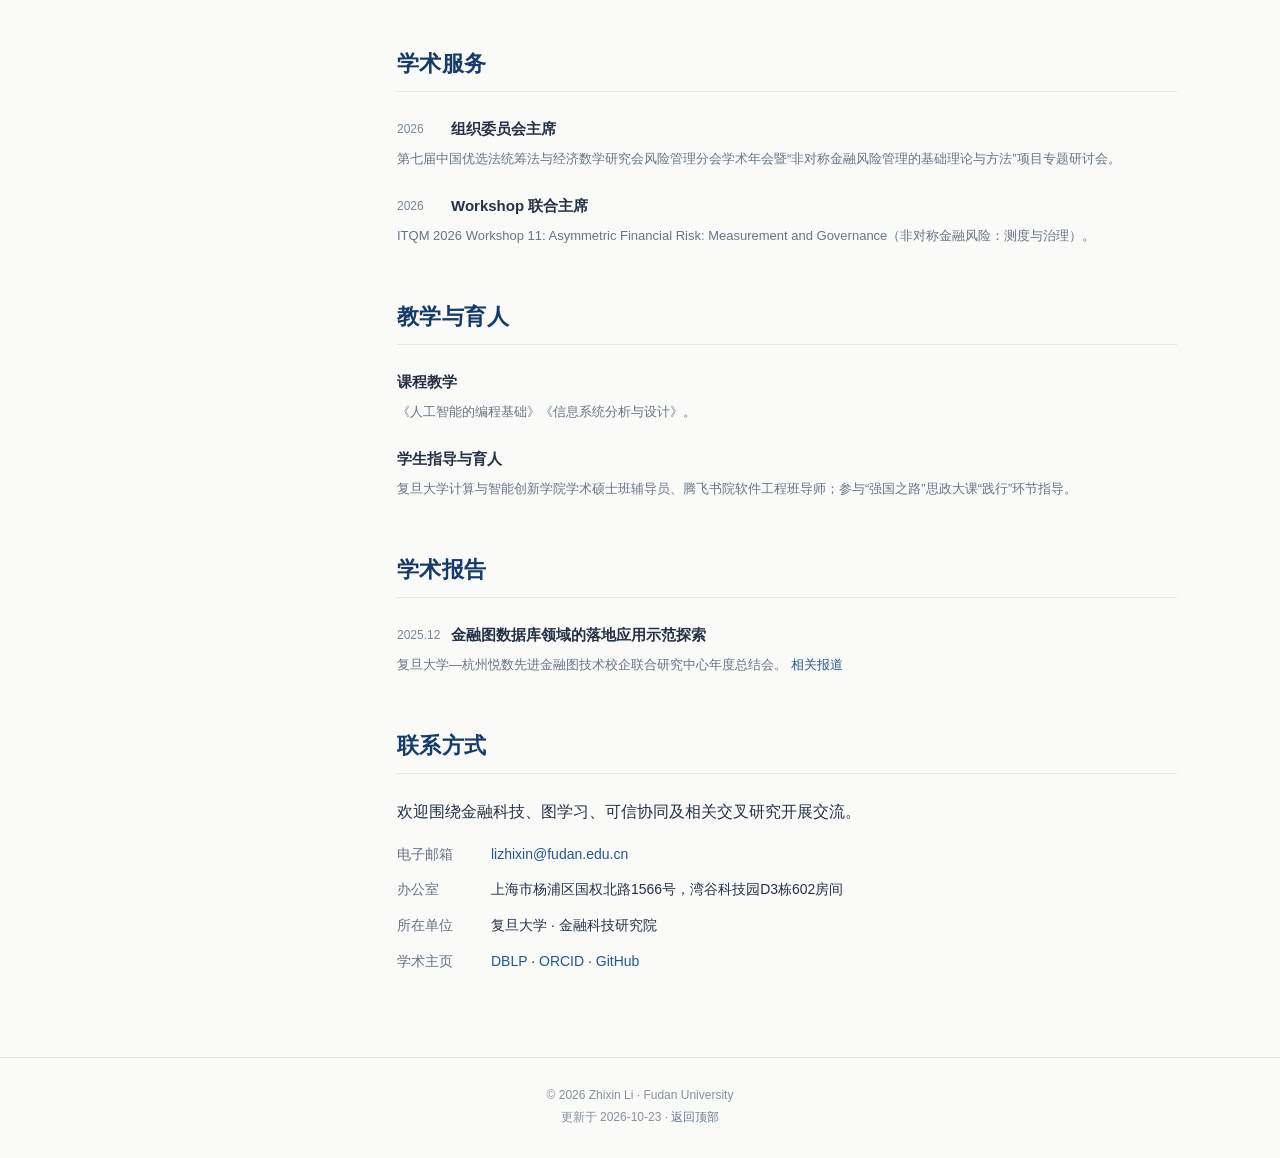
==== commit f8f9c87b: "Update bilingual biography and portrait; refine publications, awards and granted patents" ====
--- a/chinese/index.html
+++ b/chinese/index.html
@@ -30,7 +30,7 @@
   </div></header>
   <div class="page-shell">
     <aside class="profile" aria-label="个人信息">
-      <img class="profile-photo" src="../assets/zhixin-li.jpg" width="2048" height="3072" alt="李智鑫在复旦大学" fetchpriority="high">
+      <img class="profile-photo" src="../assets/zhixin-li.png" width="1002" height="982" alt="李智鑫" fetchpriority="high">
       <h2 class="profile-name">李智鑫</h2>
       <p class="profile-name-en">Zhixin Li</p>
       <p class="profile-position">青年副研究员</p>
@@ -44,15 +44,13 @@
       </ul>
       <p class="profile-location">Shanghai, China</p>
     </aside>
-    <main id="main-content"><section class="section" id="about" aria-labelledby="heading-about"><p class="eyebrow">复旦大学 · 金融科技研究院</p><h1 id="heading-about">李智鑫 <span>Zhixin Li</span></h1><p class="lead">李智鑫，工学博士，复旦大学金融科技研究院青年副研究员，2024年9月入职复旦大学。现兼任上海市数据跨境应用基础研究创新中心副主任、复旦大学金融科技研究院办公室副主任。</p><p class="bio-paragraph">研究围绕人工智能赋能金融风险管理展开，关注复杂交易网络中的异常识别、跨机构隐私保护与可信协同，以及大模型和多智能体技术在金融场景中的应用。相关工作涉及图异常检测、反洗钱基准构建、联邦学习、合成数据与大模型安全。</p><p class="section-note"><strong>研究关键词</strong><br>金融科技；时序图异常检测；多智能体；金融大模型推理优化；金融风险管理；AI4FinTech。</p></section><section class="section" id="news" aria-labelledby="heading-news"><h2 class="section-heading" id="heading-news">近期动态</h2><ul class="news-list"><li><time>2026</time><div><a href="#publications">CR-Aug 与 TransXion 发表于 KDD 2026，分别关注图异常检测与反洗钱图基准。</a></div></li><li><time>2026.07</time><div><a href="#honors">FedDDIM 获 ITQM 2026 最佳论文奖，本人为通讯作者。</a></div></li><li><time>2026.06</time><div><a href="#about">担任上海市数据跨境应用基础研究创新中心副主任。</a></div></li></ul></section><section class="section" id="research" aria-labelledby="heading-research"><h2 class="section-heading" id="heading-research">研究方向</h2><ul class="research-list"><li><h3>时序图学习与金融风险识别</h3><p>面向资金交易和复杂关系网络，研究图异常检测、动态风险识别、反洗钱基准及合成交易数据。</p></li><li><h3>隐私保护与可信协同</h3><p>研究联邦学习、隐私保护与跨机构协同建模，关注数据共享受限条件下的金融风险识别。</p></li><li><h3>多智能体与金融风险仿真</h3><p>关注金融场景中智能体的交互行为、策略演化与风险传播，探索可控实验与仿真验证方法。</p></li><li><h3>金融大模型与推理优化</h3><p>关注大模型在金融场景中的推理效率、安全与可信应用，研究面向具体任务的模型适配和优化。</p></li></ul></section><section class="section" id="projects" aria-labelledby="heading-projects"><h2 class="section-heading" id="heading-projects">科研项目</h2><ul class="detail-list"><li><h3>非对称金融风险管理的基础理论与方法</h3><p>国家自然科学基金重大项目，参与研究。围绕风险智能识别、可信协同与实验验证开展相关工作。</p></li>
-<li><h3>应用系统工程方法构建高水平科技金融体系</h3><p>中国工程院战略研究与咨询项目，参与研究。</p></li></ul></section><section class="section" id="publications" aria-labelledby="heading-publications"><h2 class="section-heading" id="heading-publications">代表论文</h2><p class="section-note"><a href="https://dblp.org/pid/82/7406-3.html">完整书目见 DBLP</a> · <a href="../publications.bib" download>下载 BibTeX</a></p><div class="publication-toolbar"><div class="year-filters" role="group" aria-label="按发表年份筛选论文"><button class="year-filter" type="button" data-year="all" aria-pressed="true" aria-controls="publication-list">全部</button><button class="year-filter" type="button" data-year="2026" aria-pressed="false" aria-controls="publication-list">2026</button><button class="year-filter" type="button" data-year="2025" aria-pressed="false" aria-controls="publication-list">2025</button><button class="year-filter" type="button" data-year="earlier" aria-pressed="false" aria-controls="publication-list">2024及以前</button></div><span id="publication-count" role="status" aria-live="polite" data-zh-template="显示 {n} 篇代表论文" data-en-template="{n} selected publications">显示 8 篇代表论文</span></div><ol class="publication-list" id="publication-list"><li class="publication" data-year="2026" id="paper-cr-aug"><span class="pub-venue">KDD 2026</span><h3 class="pub-title"><a href="https://doi.org/10.1145/3770855.3818003">CR-Aug: Community Risk-Guided Adaptive Augmentation for Semi-supervised Graph Anomaly Detection</a></h3><p class="pub-authors">Jing Huang, Yicun Liu, <strong>Zhixin Li</strong>, Yinan Jing, Hongfeng Chai</p><p class="pub-meta">Proceedings of the 32nd ACM SIGKDD Conference on Knowledge Discovery and Data Mining V.2 (KDD 2026), pp. 1862–1873, 2026.</p><p class="pub-meta">图异常检测</p><p class="pub-links"><a href="https://doi.org/10.1145/3770855.3818003">DOI</a></p></li>
+    <main id="main-content"><section class="section" id="about" aria-labelledby="heading-about"><p class="eyebrow">复旦大学 · 金融科技研究院</p><h1 id="heading-about">李智鑫 <span>Zhixin Li</span></h1><p class="lead">李智鑫，复旦大学金融科技研究院青年副研究员。现任上海市数据跨境应用基础研究创新中心副主任、复旦大学金融科技研究院办公室副主任。</p><p class="bio-paragraph">研究围绕人工智能赋能金融风险管理展开，关注复杂交易网络中的异常识别、跨机构隐私保护与可信协同，以及大模型和多智能体技术在金融场景中的应用。相关工作涉及时序图异常检测、多智能体、可信联邦学习、大模型推理优化与安全。</p><p class="section-note"><strong>研究关键词</strong><br>金融科技；时序图异常检测；多智能体；金融大模型推理优化；金融风险管理；AI4FinTech。</p></section><section class="section" id="news" aria-labelledby="heading-news"><h2 class="section-heading" id="heading-news">近期动态</h2><ul class="news-list"><li><time>2026</time><div><a href="#publications">CR-Aug 与 TransXion 发表于 KDD 2026，分别关注图异常检测与反洗钱图基准。</a></div></li><li><time>2026.07</time><div><a href="#honors">FedDDIM 获 ITQM 2026 最佳论文奖。</a></div></li><li><time>2026.06</time><div><a href="#about">担任上海市数据跨境应用基础研究创新中心副主任。</a></div></li></ul></section><section class="section" id="research" aria-labelledby="heading-research"><h2 class="section-heading" id="heading-research">研究方向</h2><ul class="research-list"><li><h3>时序图学习与金融风险识别</h3><p>面向资金交易和复杂关系网络，研究图异常检测、动态风险识别、反洗钱基准及合成交易数据。</p></li><li><h3>隐私保护与可信协同</h3><p>研究联邦学习、隐私保护与跨机构协同建模，关注数据共享受限条件下的金融风险识别。</p></li><li><h3>多智能体与金融风险仿真</h3><p>关注金融场景中智能体的交互行为、策略演化与风险传播，探索可控实验与仿真验证方法。</p></li><li><h3>金融大模型与推理优化</h3><p>关注大模型在金融场景中的推理效率、安全与可信应用，研究面向具体任务的模型适配和优化。</p></li></ul></section><section class="section" id="projects" aria-labelledby="heading-projects"><h2 class="section-heading" id="heading-projects">科研项目</h2><ul class="detail-list"><li><h3>非对称金融风险管理的基础理论与方法</h3><p>国家自然科学基金重大项目，参与研究。围绕风险智能识别、可信协同与实验验证开展相关工作。</p></li>
+<li><h3>应用系统工程方法构建高水平科技金融体系</h3><p>中国工程院战略研究与咨询项目，参与研究。</p></li></ul></section><section class="section" id="publications" aria-labelledby="heading-publications"><h2 class="section-heading" id="heading-publications">代表论文</h2><p class="section-note"><a href="https://dblp.org/pid/82/7406-3.html">完整书目见 DBLP</a> · <a href="../publications.bib" download>下载 BibTeX</a></p><div class="publication-toolbar"><div class="year-filters" role="group" aria-label="按发表年份筛选论文"><button class="year-filter" type="button" data-year="all" aria-pressed="true" aria-controls="publication-list">全部</button><button class="year-filter" type="button" data-year="2026" aria-pressed="false" aria-controls="publication-list">2026</button><button class="year-filter" type="button" data-year="2025" aria-pressed="false" aria-controls="publication-list">2025</button></div><span id="publication-count" role="status" aria-live="polite" data-zh-template="显示 {n} 篇代表论文" data-en-template="{n} selected publications">显示 5 篇代表论文</span></div><ol class="publication-list" id="publication-list"><li class="publication" data-year="2026" id="paper-cr-aug"><span class="pub-venue">KDD 2026</span><h3 class="pub-title"><a href="https://doi.org/10.1145/3770855.3818003">CR-Aug: Community Risk-Guided Adaptive Augmentation for Semi-supervised Graph Anomaly Detection</a></h3><p class="pub-authors">Jing Huang, Yicun Liu, <strong>Zhixin Li</strong>, Yinan Jing, Hongfeng Chai</p><p class="pub-meta">Proceedings of the 32nd ACM SIGKDD Conference on Knowledge Discovery and Data Mining V.2 (KDD 2026), pp. 1862–1873, 2026.</p><p class="pub-meta">图异常检测</p><p class="pub-links"><a href="https://doi.org/10.1145/3770855.3818003">DOI</a></p></li>
 <li class="publication" data-year="2026" id="paper-transxion"><span class="pub-venue">KDD 2026</span><h3 class="pub-title"><a href="https://doi.org/10.1145/3770855.3817550">TransXion: A High-Fidelity Graph Benchmark for Realistic Anti-Money Laundering</a></h3><p class="pub-authors">Keyang Chen, Mingxuan Jiang, Yongsheng Zhao, Zeping Li, Zaiyuan Chen, Weiqi Luo, <strong>Zhixin Li</strong>, Sen Liu, Yinan Jing, Guangnan Ye, Xihong Wu, Hongfeng Chai</p><p class="pub-meta">Proceedings of the 32nd ACM SIGKDD Conference on Knowledge Discovery and Data Mining V.2 (KDD 2026), pp. 8707–8718, 2026.</p><p class="pub-meta">反洗钱与交易网络基准</p><p class="pub-links"><a href="https://doi.org/10.1145/3770855.3817550">DOI</a> <a href="https://arxiv.org/abs/2604.17420">论文</a> <a href="https://github.com/chaos-max/TransXion">代码与数据</a></p></li>
-<li class="publication" data-year="2026" id="paper-fedddim"><span class="pub-venue">ITQM 2026</span><h3 class="pub-title"><a href="https://doi.org/10.1016/j.procs.2026.08.143">FedDDIM: A Privacy-Preserving Federated Diffusion Framework for Asymmetric Financial Risk Identification</a></h3><p class="pub-authors">Yicun Liu, Hongbo Zhao, <strong>Zhixin Li</strong>, Jiaxing Wang, Xiaoqian Zhu, Hongfeng Chai</p><p class="pub-meta">Procedia Computer Science, vol. 287, pp. 1024–1031, 2026 (ITQM 2026).</p><p class="pub-meta">隐私保护联邦学习与非对称金融风险</p><p class="pub-links"><a href="https://doi.org/10.1016/j.procs.2026.08.143">DOI</a><span class="pub-award">ITQM 2026 最佳论文奖；通讯作者</span></p></li>
+<li class="publication" data-year="2026" id="paper-fedddim"><span class="pub-venue">ITQM 2026</span><h3 class="pub-title"><a href="https://doi.org/10.1016/j.procs.2026.08.143">FedDDIM: A Privacy-Preserving Federated Diffusion Framework for Asymmetric Financial Risk Identification</a></h3><p class="pub-authors">Yicun Liu, Hongbo Zhao, <strong>Zhixin Li</strong>, Jiaxing Wang, Xiaoqian Zhu, Hongfeng Chai</p><p class="pub-meta">Procedia Computer Science, vol. 287, pp. 1024–1031, 2026 (ITQM 2026).</p><p class="pub-meta">隐私保护联邦学习与非对称金融风险</p><p class="pub-links"><a href="https://doi.org/10.1016/j.procs.2026.08.143">DOI</a><span class="pub-award">ITQM 2026 最佳论文奖</span></p></li>
 <li class="publication" data-year="2025" id="paper-jailpo"><span class="pub-venue">AAAI 2025</span><h3 class="pub-title"><a href="https://doi.org/10.1609/aaai.v39i26.34953">JailPO: A Novel Black-Box Jailbreak Framework via Preference Optimization Against Aligned LLMs</a></h3><p class="pub-authors">Hongyi Li, Jiawei Ye, Jie Wu, Tianjie Yan, Chu Wang, <strong>Zhixin Li</strong></p><p class="pub-meta">Proceedings of the AAAI Conference on Artificial Intelligence, vol. 39, no. 26, pp. 27419–27427, 2025.</p><p class="pub-meta">大模型安全</p><p class="pub-links"><a href="https://doi.org/10.1609/aaai.v39i26.34953">DOI</a> <a href="https://ojs.aaai.org/index.php/AAAI/article/view/34953">论文</a></p></li>
-<li class="publication" data-year="2025" id="paper-tabtransgan"><span class="pub-venue">Information Processing &amp; Management</span><h3 class="pub-title"><a href="https://doi.org/10.1016/j.ipm.2025.104220">TabTransGAN: A hybrid approach integrating GAN and transformer architectures for tabular data synthesis</a></h3><p class="pub-authors">Hanbing Zhang, Yinan Jing, Fei Zhang, <strong>Zhixin Li</strong>, X. Sean Wang, Zhenqiang Chen, Cheng Lv</p><p class="pub-meta">Information Processing &amp; Management, vol. 62, no. 5, article 104220, 2025.</p><p class="pub-meta">表格数据合成</p><p class="pub-links"><a href="https://doi.org/10.1016/j.ipm.2025.104220">DOI</a></p></li>
-<li class="publication" data-year="2024" id="paper-tabsal"><span class="pub-venue">Knowledge-Based Systems</span><h3 class="pub-title"><a href="https://doi.org/10.1016/j.knosys.2024.112438">TabSAL: Synthesizing Tabular data with Small agent Assisted Language models</a></h3><p class="pub-authors">Jiale Li, Run Qian, Yandan Tan, <strong>Zhixin Li</strong>, Luyu Chen, Sen Liu, Jie Wu, Hongfeng Chai</p><p class="pub-meta">Knowledge-Based Systems, vol. 304, article 112438, 2024.</p><p class="pub-meta">语言模型与合成数据</p><p class="pub-links"><a href="https://doi.org/10.1016/j.knosys.2024.112438">DOI</a> <a href="https://github.com/Rosher299/TabSAL_benchmark">代码</a></p></li>
-<li class="publication" data-year="2024" id="paper-vaefl"><span class="pub-venue">Security and Safety</span><h3 class="pub-title"><a href="https://doi.org/10.1051/sands/2024005">VAEFL: Integrating variational autoencoders for privacy preservation and performance retention in federated learning</a></h3><p class="pub-authors"><strong>Zhixin Li</strong>, Yicun Liu, Jiale Li, Guangnan Ye, Hongfeng Chai, Zhihui Lu, Jie Wu</p><p class="pub-meta">Security and Safety, vol. 3, article 2024005, 2024.</p><p class="pub-meta">联邦学习与隐私保护</p><p class="pub-links"><a href="https://doi.org/10.1051/sands/2024005">DOI</a></p></li>
-<li class="publication" data-year="2023" id="paper-asyfed"><span class="pub-venue">IEEE Internet of Things Journal</span><h3 class="pub-title"><a href="https://doi.org/10.1109/JIOT.2022.3231913">AsyFed: Accelerated Federated Learning With Asynchronous Communication Mechanism</a></h3><p class="pub-authors"><strong>Zhixin Li</strong>, Chunpu Huang, Keke Gai, Zhihui Lu, Jie Wu, Lulu Chen, Yangchuan Xu, Kim-Kwang Raymond Choo</p><p class="pub-meta">IEEE Internet of Things Journal, vol. 10, no. 10, pp. 8670–8683, 2023.</p><p class="pub-meta">异步联邦学习</p><p class="pub-links"><a href="https://doi.org/10.1109/JIOT.2022.3231913">DOI</a></p></li></ol></section><section class="section" id="honors" aria-labelledby="heading-honors"><h2 class="section-heading" id="heading-honors">获奖荣誉</h2><ul class="detail-list"><li><h3><span class="item-year">2026</span>ITQM 2026 最佳论文奖</h3><p>获奖论文：FedDDIM: A Privacy-Preserving Federated Diffusion Framework for Asymmetric Financial Risk Identification。通讯作者。</p></li></ul></section><section class="section" id="service" aria-labelledby="heading-service"><h2 class="section-heading" id="heading-service">学术服务</h2><ul class="detail-list"><li><h3><span class="item-year">2026</span>组织委员会主席</h3><p>第七届中国优选法统筹法与经济数学研究会风险管理分会学术年会暨“非对称金融风险管理的基础理论与方法”项目专题研讨会。</p></li>
+<li class="publication" data-year="2025" id="paper-tabtransgan"><span class="pub-venue">Information Processing &amp; Management</span><h3 class="pub-title"><a href="https://doi.org/10.1016/j.ipm.2025.104220">TabTransGAN: A hybrid approach integrating GAN and transformer architectures for tabular data synthesis</a></h3><p class="pub-authors">Hanbing Zhang, Yinan Jing, Fei Zhang, <strong>Zhixin Li</strong>, X. Sean Wang, Zhenqiang Chen, Cheng Lv</p><p class="pub-meta">Information Processing &amp; Management, vol. 62, no. 5, article 104220, 2025.</p><p class="pub-meta">表格数据合成</p><p class="pub-links"><a href="https://doi.org/10.1016/j.ipm.2025.104220">DOI</a></p></li></ol></section><section class="section" id="patents" aria-labelledby="heading-patents"><h2 class="section-heading" id="heading-patents">已授权专利</h2><ul class="detail-list"><li><h3><span class="item-year">2025</span>基于T-Step聚合算法的异步联邦学习方法及系统</h3><p>发明人：吴杰、严明、李智鑫、陈路路。中国发明专利，专利号 ZL202211005250.5，授权公告号 CN115374853B。授权日：2025-08-12。专利权人：复旦大学。 <a href="https://patents.google.com/patent/CN115374853B/zh">授权信息</a></p></li>
+<li><h3><span class="item-year">2022</span>一种容器集群管理方法、装置及系统</h3><p>发明人：翟孟冬、祖立军、袁航、吕智慧、李智鑫、陈路路。中国发明专利，专利号 ZL202010073214.7，授权公告号 CN111324571B。授权日：2022-06-17。专利权人：中国银联股份有限公司。 <a href="https://patents.google.com/patent/CN111324571B/zh">授权信息</a></p></li></ul></section><section class="section" id="honors" aria-labelledby="heading-honors"><h2 class="section-heading" id="heading-honors">获奖荣誉</h2><ul class="detail-list"><li><h3><span class="item-year">2026</span>ITQM 2026 最佳论文奖</h3><p>获奖论文：FedDDIM: A Privacy-Preserving Federated Diffusion Framework for Asymmetric Financial Risk Identification。</p></li></ul></section><section class="section" id="service" aria-labelledby="heading-service"><h2 class="section-heading" id="heading-service">学术服务</h2><ul class="detail-list"><li><h3><span class="item-year">2026</span>组织委员会主席</h3><p>第七届中国优选法统筹法与经济数学研究会风险管理分会学术年会暨“非对称金融风险管理的基础理论与方法”项目专题研讨会。</p></li>
 <li><h3><span class="item-year">2026</span>Workshop 联合主席</h3><p>ITQM 2026 Workshop 11: Asymmetric Financial Risk: Measurement and Governance（非对称金融风险：测度与治理）。</p></li></ul></section><section class="section" id="teaching" aria-labelledby="heading-teaching"><h2 class="section-heading" id="heading-teaching">教学与育人</h2><ul class="detail-list"><li><h3>课程教学</h3><p>《人工智能的编程基础》《信息系统分析与设计》。</p></li>
 <li><h3>学生指导与育人</h3><p>复旦大学计算与智能创新学院学术硕士班辅导员、腾飞书院软件工程班导师；参与“强国之路”思政大课“践行”环节指导。</p></li></ul></section><section class="section" id="talks" aria-labelledby="heading-talks"><h2 class="section-heading" id="heading-talks">学术报告</h2><ul class="detail-list"><li><h3><span class="item-year">2025.12</span>金融图数据库领域的落地应用示范探索</h3><p>复旦大学—杭州悦数先进金融图技术校企联合研究中心年度总结会。 <a href="https://fintech.fudan.edu.cn/info/1002/1627.htm">相关报道</a></p></li></ul></section><section class="section" id="contact" aria-labelledby="heading-contact"><h2 class="section-heading" id="heading-contact">联系方式</h2><p>欢迎围绕金融科技、图学习、可信协同及相关交叉研究开展交流。</p><dl class="contact-list"><dt>电子邮箱</dt><dd><a href="mailto:lizhixin@fudan.edu.cn">lizhixin@fudan.edu.cn</a></dd><dt>办公室</dt><dd>上海市杨浦区国权北路1566号，湾谷科技园D3栋602房间</dd><dt>所在单位</dt><dd>复旦大学 · 金融科技研究院</dd><dt>学术主页</dt><dd><a href="https://dblp.org/pid/82/7406-3.html">DBLP</a> · <a href="https://orcid.org/0000-0002-9646-3047">ORCID</a> · <a href="https://github.com/Jack-lizhiXin">GitHub</a></dd></dl></section></main>
   </div>
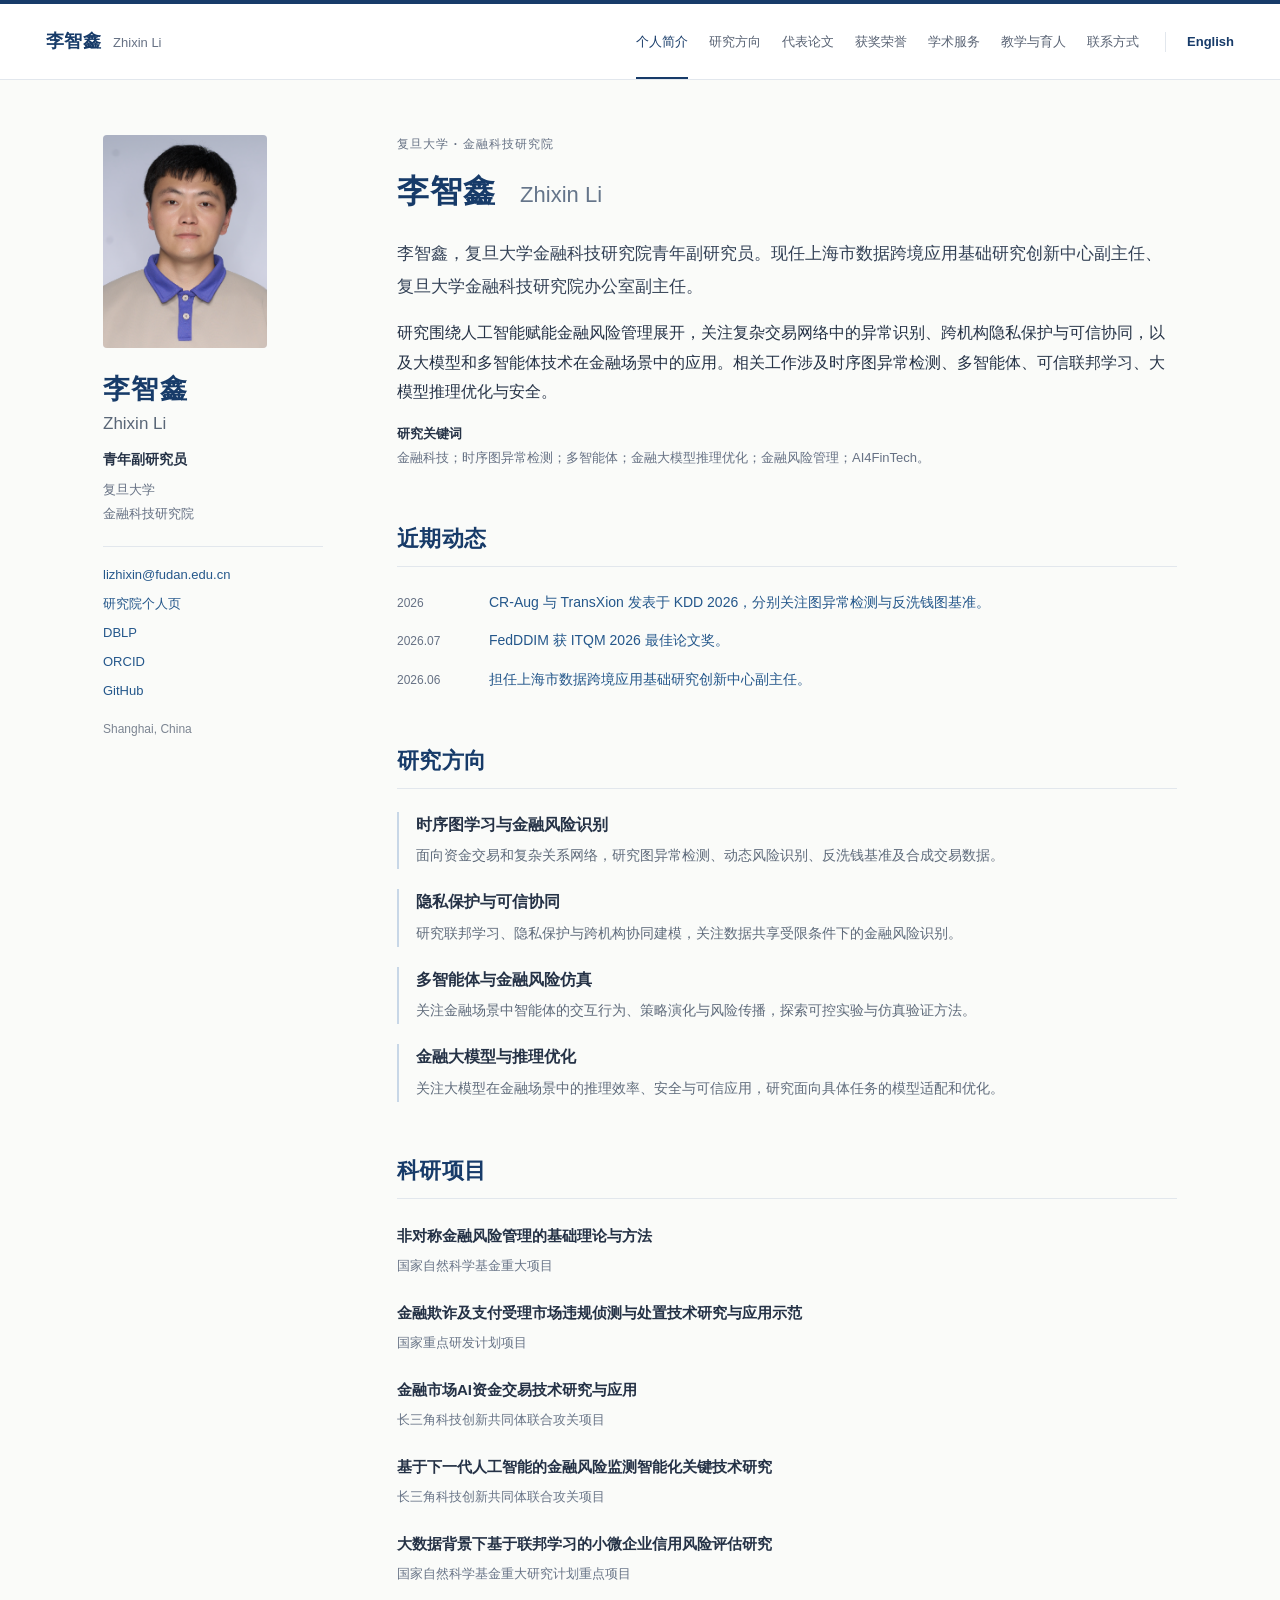
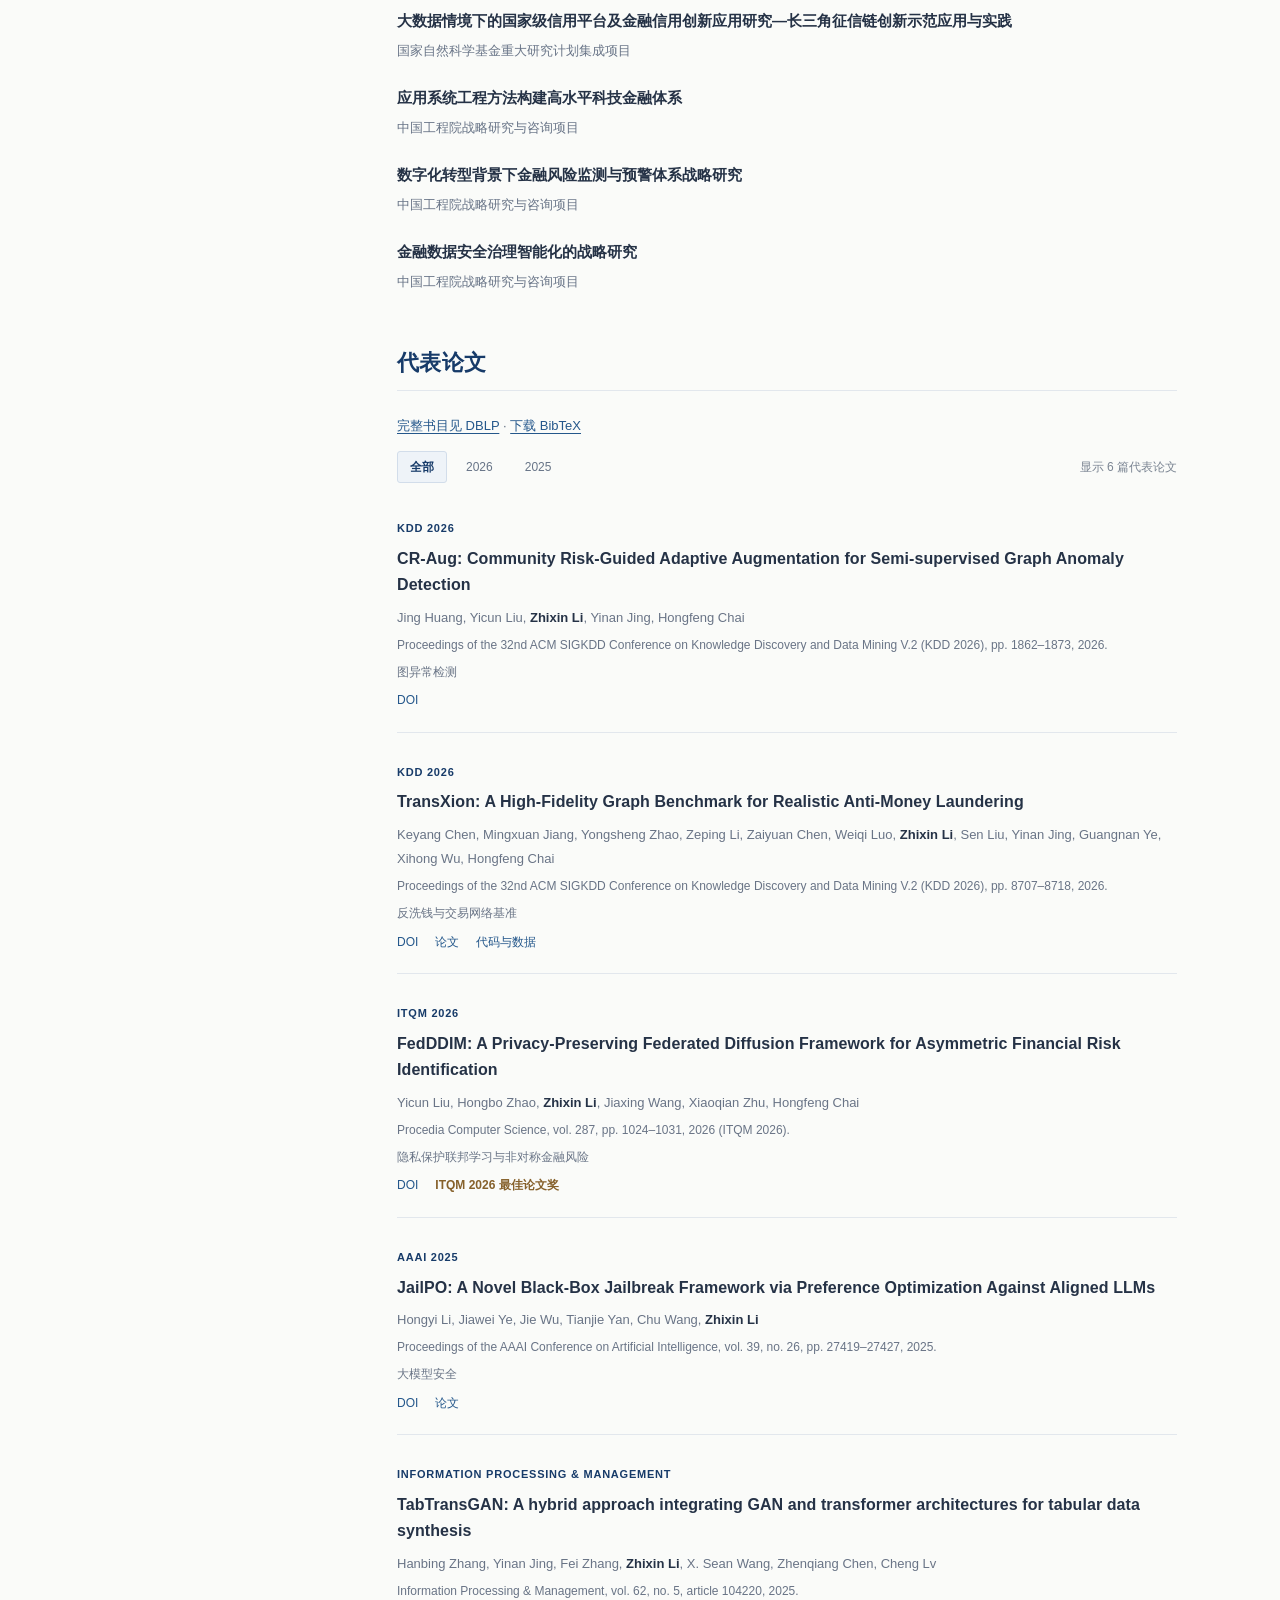
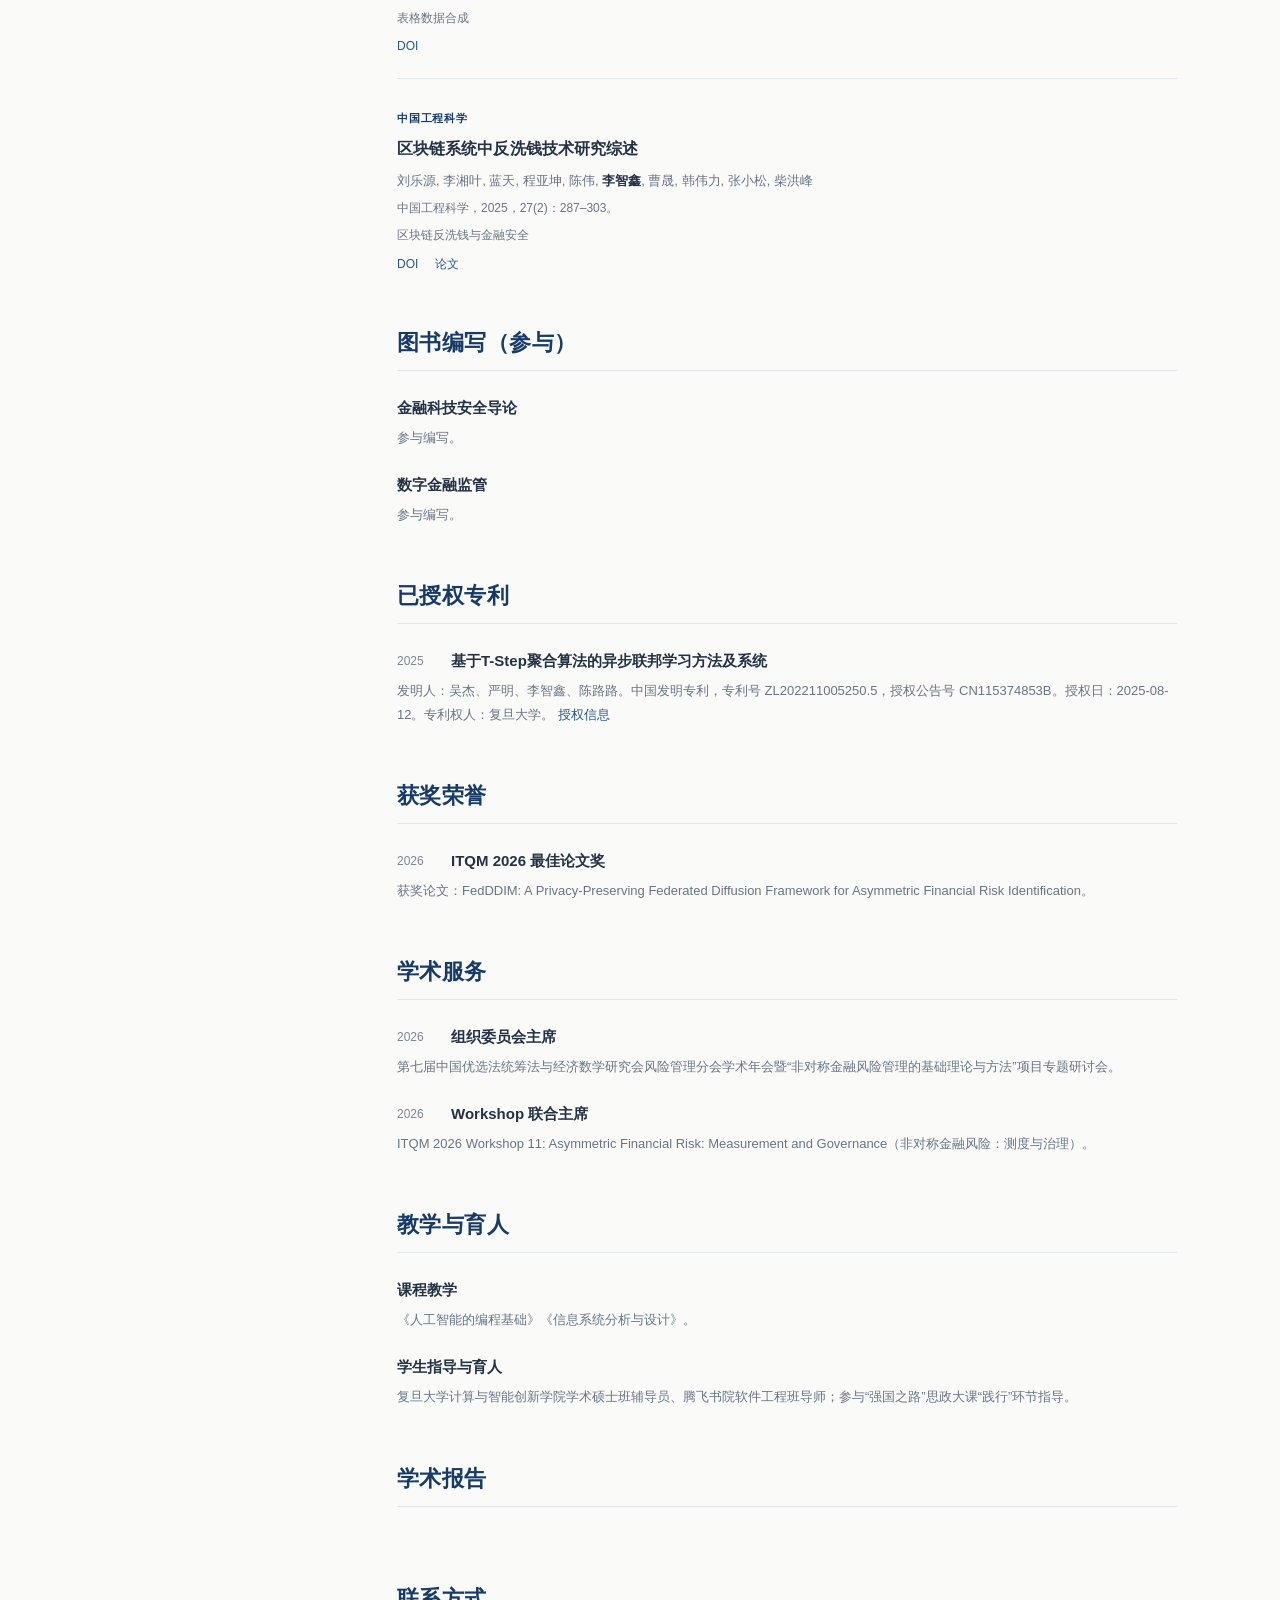
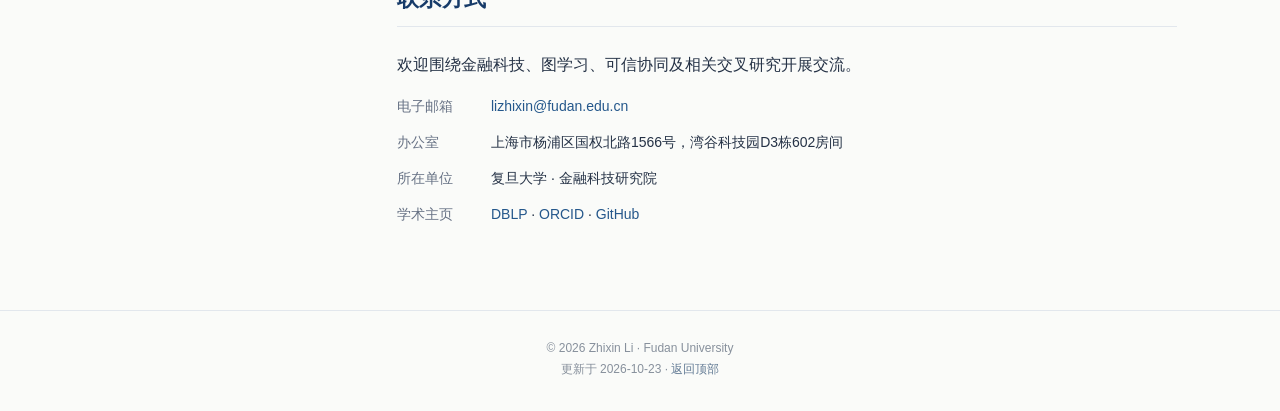
==== commit e248621d: "Refine research projects and recent publications; limit grants and clear talks" ====
--- a/chinese/index.html
+++ b/chinese/index.html
@@ -44,15 +44,23 @@
       </ul>
       <p class="profile-location">Shanghai, China</p>
     </aside>
-    <main id="main-content"><section class="section" id="about" aria-labelledby="heading-about"><p class="eyebrow">复旦大学 · 金融科技研究院</p><h1 id="heading-about">李智鑫 <span>Zhixin Li</span></h1><p class="lead">李智鑫，复旦大学金融科技研究院青年副研究员。现任上海市数据跨境应用基础研究创新中心副主任、复旦大学金融科技研究院办公室副主任。</p><p class="bio-paragraph">研究围绕人工智能赋能金融风险管理展开，关注复杂交易网络中的异常识别、跨机构隐私保护与可信协同，以及大模型和多智能体技术在金融场景中的应用。相关工作涉及时序图异常检测、多智能体、可信联邦学习、大模型推理优化与安全。</p><p class="section-note"><strong>研究关键词</strong><br>金融科技；时序图异常检测；多智能体；金融大模型推理优化；金融风险管理；AI4FinTech。</p></section><section class="section" id="news" aria-labelledby="heading-news"><h2 class="section-heading" id="heading-news">近期动态</h2><ul class="news-list"><li><time>2026</time><div><a href="#publications">CR-Aug 与 TransXion 发表于 KDD 2026，分别关注图异常检测与反洗钱图基准。</a></div></li><li><time>2026.07</time><div><a href="#honors">FedDDIM 获 ITQM 2026 最佳论文奖。</a></div></li><li><time>2026.06</time><div><a href="#about">担任上海市数据跨境应用基础研究创新中心副主任。</a></div></li></ul></section><section class="section" id="research" aria-labelledby="heading-research"><h2 class="section-heading" id="heading-research">研究方向</h2><ul class="research-list"><li><h3>时序图学习与金融风险识别</h3><p>面向资金交易和复杂关系网络，研究图异常检测、动态风险识别、反洗钱基准及合成交易数据。</p></li><li><h3>隐私保护与可信协同</h3><p>研究联邦学习、隐私保护与跨机构协同建模，关注数据共享受限条件下的金融风险识别。</p></li><li><h3>多智能体与金融风险仿真</h3><p>关注金融场景中智能体的交互行为、策略演化与风险传播，探索可控实验与仿真验证方法。</p></li><li><h3>金融大模型与推理优化</h3><p>关注大模型在金融场景中的推理效率、安全与可信应用，研究面向具体任务的模型适配和优化。</p></li></ul></section><section class="section" id="projects" aria-labelledby="heading-projects"><h2 class="section-heading" id="heading-projects">科研项目</h2><ul class="detail-list"><li><h3>非对称金融风险管理的基础理论与方法</h3><p>国家自然科学基金重大项目，参与研究。围绕风险智能识别、可信协同与实验验证开展相关工作。</p></li>
-<li><h3>应用系统工程方法构建高水平科技金融体系</h3><p>中国工程院战略研究与咨询项目，参与研究。</p></li></ul></section><section class="section" id="publications" aria-labelledby="heading-publications"><h2 class="section-heading" id="heading-publications">代表论文</h2><p class="section-note"><a href="https://dblp.org/pid/82/7406-3.html">完整书目见 DBLP</a> · <a href="../publications.bib" download>下载 BibTeX</a></p><div class="publication-toolbar"><div class="year-filters" role="group" aria-label="按发表年份筛选论文"><button class="year-filter" type="button" data-year="all" aria-pressed="true" aria-controls="publication-list">全部</button><button class="year-filter" type="button" data-year="2026" aria-pressed="false" aria-controls="publication-list">2026</button><button class="year-filter" type="button" data-year="2025" aria-pressed="false" aria-controls="publication-list">2025</button></div><span id="publication-count" role="status" aria-live="polite" data-zh-template="显示 {n} 篇代表论文" data-en-template="{n} selected publications">显示 5 篇代表论文</span></div><ol class="publication-list" id="publication-list"><li class="publication" data-year="2026" id="paper-cr-aug"><span class="pub-venue">KDD 2026</span><h3 class="pub-title"><a href="https://doi.org/10.1145/3770855.3818003">CR-Aug: Community Risk-Guided Adaptive Augmentation for Semi-supervised Graph Anomaly Detection</a></h3><p class="pub-authors">Jing Huang, Yicun Liu, <strong>Zhixin Li</strong>, Yinan Jing, Hongfeng Chai</p><p class="pub-meta">Proceedings of the 32nd ACM SIGKDD Conference on Knowledge Discovery and Data Mining V.2 (KDD 2026), pp. 1862–1873, 2026.</p><p class="pub-meta">图异常检测</p><p class="pub-links"><a href="https://doi.org/10.1145/3770855.3818003">DOI</a></p></li>
+    <main id="main-content"><section class="section" id="about" aria-labelledby="heading-about"><p class="eyebrow">复旦大学 · 金融科技研究院</p><h1 id="heading-about">李智鑫 <span>Zhixin Li</span></h1><p class="lead">李智鑫，复旦大学金融科技研究院青年副研究员。现任上海市数据跨境应用基础研究创新中心副主任、复旦大学金融科技研究院办公室副主任。</p><p class="bio-paragraph">研究围绕人工智能赋能金融风险管理展开，关注复杂交易网络中的异常识别、跨机构隐私保护与可信协同，以及大模型和多智能体技术在金融场景中的应用。相关工作涉及时序图异常检测、多智能体、可信联邦学习、大模型推理优化与安全。</p><p class="section-note"><strong>研究关键词</strong><br>金融科技；时序图异常检测；多智能体；金融大模型推理优化；金融风险管理；AI4FinTech。</p></section><section class="section" id="news" aria-labelledby="heading-news"><h2 class="section-heading" id="heading-news">近期动态</h2><ul class="news-list"><li><time>2026</time><div><a href="#publications">CR-Aug 与 TransXion 发表于 KDD 2026，分别关注图异常检测与反洗钱图基准。</a></div></li><li><time>2026.07</time><div><a href="#honors">FedDDIM 获 ITQM 2026 最佳论文奖。</a></div></li><li><time>2026.06</time><div><a href="#about">担任上海市数据跨境应用基础研究创新中心副主任。</a></div></li></ul></section><section class="section" id="research" aria-labelledby="heading-research"><h2 class="section-heading" id="heading-research">研究方向</h2><ul class="research-list"><li><h3>时序图学习与金融风险识别</h3><p>面向资金交易和复杂关系网络，研究图异常检测、动态风险识别、反洗钱基准及合成交易数据。</p></li><li><h3>隐私保护与可信协同</h3><p>研究联邦学习、隐私保护与跨机构协同建模，关注数据共享受限条件下的金融风险识别。</p></li><li><h3>多智能体与金融风险仿真</h3><p>关注金融场景中智能体的交互行为、策略演化与风险传播，探索可控实验与仿真验证方法。</p></li><li><h3>金融大模型与推理优化</h3><p>关注大模型在金融场景中的推理效率、安全与可信应用，研究面向具体任务的模型适配和优化。</p></li></ul></section><section class="section" id="projects" aria-labelledby="heading-projects"><h2 class="section-heading" id="heading-projects">科研项目</h2><ul class="detail-list"><li><h3>非对称金融风险管理的基础理论与方法</h3><p>国家自然科学基金重大项目</p></li>
+<li><h3>金融欺诈及支付受理市场违规侦测与处置技术研究与应用示范</h3><p>国家重点研发计划项目</p></li>
+<li><h3>金融市场AI资金交易技术研究与应用</h3><p>长三角科技创新共同体联合攻关项目</p></li>
+<li><h3>基于下一代人工智能的金融风险监测智能化关键技术研究</h3><p>长三角科技创新共同体联合攻关项目</p></li>
+<li><h3>大数据背景下基于联邦学习的小微企业信用风险评估研究</h3><p>国家自然科学基金重大研究计划重点项目</p></li>
+<li><h3>大数据情境下的国家级信用平台及金融信用创新应用研究—长三角征信链创新示范应用与实践</h3><p>国家自然科学基金重大研究计划集成项目</p></li>
+<li><h3>应用系统工程方法构建高水平科技金融体系</h3><p>中国工程院战略研究与咨询项目</p></li>
+<li><h3>数字化转型背景下金融风险监测与预警体系战略研究</h3><p>中国工程院战略研究与咨询项目</p></li>
+<li><h3>金融数据安全治理智能化的战略研究</h3><p>中国工程院战略研究与咨询项目</p></li></ul></section><section class="section" id="publications" aria-labelledby="heading-publications"><h2 class="section-heading" id="heading-publications">代表论文</h2><p class="section-note"><a href="https://dblp.org/pid/82/7406-3.html">完整书目见 DBLP</a> · <a href="../publications.bib" download>下载 BibTeX</a></p><div class="publication-toolbar"><div class="year-filters" role="group" aria-label="按发表年份筛选论文"><button class="year-filter" type="button" data-year="all" aria-pressed="true" aria-controls="publication-list">全部</button><button class="year-filter" type="button" data-year="2026" aria-pressed="false" aria-controls="publication-list">2026</button><button class="year-filter" type="button" data-year="2025" aria-pressed="false" aria-controls="publication-list">2025</button></div><span id="publication-count" role="status" aria-live="polite" data-zh-template="显示 {n} 篇代表论文" data-en-template="{n} selected publications">显示 6 篇代表论文</span></div><ol class="publication-list" id="publication-list"><li class="publication" data-year="2026" id="paper-cr-aug"><span class="pub-venue">KDD 2026</span><h3 class="pub-title"><a href="https://doi.org/10.1145/3770855.3818003">CR-Aug: Community Risk-Guided Adaptive Augmentation for Semi-supervised Graph Anomaly Detection</a></h3><p class="pub-authors">Jing Huang, Yicun Liu, <strong>Zhixin Li</strong>, Yinan Jing, Hongfeng Chai</p><p class="pub-meta">Proceedings of the 32nd ACM SIGKDD Conference on Knowledge Discovery and Data Mining V.2 (KDD 2026), pp. 1862–1873, 2026.</p><p class="pub-meta">图异常检测</p><p class="pub-links"><a href="https://doi.org/10.1145/3770855.3818003">DOI</a></p></li>
 <li class="publication" data-year="2026" id="paper-transxion"><span class="pub-venue">KDD 2026</span><h3 class="pub-title"><a href="https://doi.org/10.1145/3770855.3817550">TransXion: A High-Fidelity Graph Benchmark for Realistic Anti-Money Laundering</a></h3><p class="pub-authors">Keyang Chen, Mingxuan Jiang, Yongsheng Zhao, Zeping Li, Zaiyuan Chen, Weiqi Luo, <strong>Zhixin Li</strong>, Sen Liu, Yinan Jing, Guangnan Ye, Xihong Wu, Hongfeng Chai</p><p class="pub-meta">Proceedings of the 32nd ACM SIGKDD Conference on Knowledge Discovery and Data Mining V.2 (KDD 2026), pp. 8707–8718, 2026.</p><p class="pub-meta">反洗钱与交易网络基准</p><p class="pub-links"><a href="https://doi.org/10.1145/3770855.3817550">DOI</a> <a href="https://arxiv.org/abs/2604.17420">论文</a> <a href="https://github.com/chaos-max/TransXion">代码与数据</a></p></li>
 <li class="publication" data-year="2026" id="paper-fedddim"><span class="pub-venue">ITQM 2026</span><h3 class="pub-title"><a href="https://doi.org/10.1016/j.procs.2026.08.143">FedDDIM: A Privacy-Preserving Federated Diffusion Framework for Asymmetric Financial Risk Identification</a></h3><p class="pub-authors">Yicun Liu, Hongbo Zhao, <strong>Zhixin Li</strong>, Jiaxing Wang, Xiaoqian Zhu, Hongfeng Chai</p><p class="pub-meta">Procedia Computer Science, vol. 287, pp. 1024–1031, 2026 (ITQM 2026).</p><p class="pub-meta">隐私保护联邦学习与非对称金融风险</p><p class="pub-links"><a href="https://doi.org/10.1016/j.procs.2026.08.143">DOI</a><span class="pub-award">ITQM 2026 最佳论文奖</span></p></li>
 <li class="publication" data-year="2025" id="paper-jailpo"><span class="pub-venue">AAAI 2025</span><h3 class="pub-title"><a href="https://doi.org/10.1609/aaai.v39i26.34953">JailPO: A Novel Black-Box Jailbreak Framework via Preference Optimization Against Aligned LLMs</a></h3><p class="pub-authors">Hongyi Li, Jiawei Ye, Jie Wu, Tianjie Yan, Chu Wang, <strong>Zhixin Li</strong></p><p class="pub-meta">Proceedings of the AAAI Conference on Artificial Intelligence, vol. 39, no. 26, pp. 27419–27427, 2025.</p><p class="pub-meta">大模型安全</p><p class="pub-links"><a href="https://doi.org/10.1609/aaai.v39i26.34953">DOI</a> <a href="https://ojs.aaai.org/index.php/AAAI/article/view/34953">论文</a></p></li>
-<li class="publication" data-year="2025" id="paper-tabtransgan"><span class="pub-venue">Information Processing &amp; Management</span><h3 class="pub-title"><a href="https://doi.org/10.1016/j.ipm.2025.104220">TabTransGAN: A hybrid approach integrating GAN and transformer architectures for tabular data synthesis</a></h3><p class="pub-authors">Hanbing Zhang, Yinan Jing, Fei Zhang, <strong>Zhixin Li</strong>, X. Sean Wang, Zhenqiang Chen, Cheng Lv</p><p class="pub-meta">Information Processing &amp; Management, vol. 62, no. 5, article 104220, 2025.</p><p class="pub-meta">表格数据合成</p><p class="pub-links"><a href="https://doi.org/10.1016/j.ipm.2025.104220">DOI</a></p></li></ol></section><section class="section" id="patents" aria-labelledby="heading-patents"><h2 class="section-heading" id="heading-patents">已授权专利</h2><ul class="detail-list"><li><h3><span class="item-year">2025</span>基于T-Step聚合算法的异步联邦学习方法及系统</h3><p>发明人：吴杰、严明、李智鑫、陈路路。中国发明专利，专利号 ZL202211005250.5，授权公告号 CN115374853B。授权日：2025-08-12。专利权人：复旦大学。 <a href="https://patents.google.com/patent/CN115374853B/zh">授权信息</a></p></li>
-<li><h3><span class="item-year">2022</span>一种容器集群管理方法、装置及系统</h3><p>发明人：翟孟冬、祖立军、袁航、吕智慧、李智鑫、陈路路。中国发明专利，专利号 ZL202010073214.7，授权公告号 CN111324571B。授权日：2022-06-17。专利权人：中国银联股份有限公司。 <a href="https://patents.google.com/patent/CN111324571B/zh">授权信息</a></p></li></ul></section><section class="section" id="honors" aria-labelledby="heading-honors"><h2 class="section-heading" id="heading-honors">获奖荣誉</h2><ul class="detail-list"><li><h3><span class="item-year">2026</span>ITQM 2026 最佳论文奖</h3><p>获奖论文：FedDDIM: A Privacy-Preserving Federated Diffusion Framework for Asymmetric Financial Risk Identification。</p></li></ul></section><section class="section" id="service" aria-labelledby="heading-service"><h2 class="section-heading" id="heading-service">学术服务</h2><ul class="detail-list"><li><h3><span class="item-year">2026</span>组织委员会主席</h3><p>第七届中国优选法统筹法与经济数学研究会风险管理分会学术年会暨“非对称金融风险管理的基础理论与方法”项目专题研讨会。</p></li>
+<li class="publication" data-year="2025" id="paper-tabtransgan"><span class="pub-venue">Information Processing &amp; Management</span><h3 class="pub-title"><a href="https://doi.org/10.1016/j.ipm.2025.104220">TabTransGAN: A hybrid approach integrating GAN and transformer architectures for tabular data synthesis</a></h3><p class="pub-authors">Hanbing Zhang, Yinan Jing, Fei Zhang, <strong>Zhixin Li</strong>, X. Sean Wang, Zhenqiang Chen, Cheng Lv</p><p class="pub-meta">Information Processing &amp; Management, vol. 62, no. 5, article 104220, 2025.</p><p class="pub-meta">表格数据合成</p><p class="pub-links"><a href="https://doi.org/10.1016/j.ipm.2025.104220">DOI</a></p></li>
+<li class="publication" data-year="2025" id="paper-blockchain-aml-survey"><span class="pub-venue">中国工程科学</span><h3 class="pub-title"><a href="https://doi.org/10.15302/J-SSCAE-2024.11.025">区块链系统中反洗钱技术研究综述</a></h3><p class="pub-authors">刘乐源, 李湘叶, 蓝天, 程亚坤, 陈伟, <strong>李智鑫</strong>, 曹晟, 韩伟力, 张小松, 柴洪峰</p><p class="pub-meta">中国工程科学，2025，27(2)：287–303。</p><p class="pub-meta">区块链反洗钱与金融安全</p><p class="pub-links"><a href="https://doi.org/10.15302/J-SSCAE-2024.11.025">DOI</a> <a href="https://www.engineering.org.cn/sscae/CN/1160106875662426752">论文</a></p></li></ol></section><section class="section" id="books" aria-labelledby="heading-books"><h2 class="section-heading" id="heading-books">图书编写（参与）</h2><ul class="detail-list"><li><h3>金融科技安全导论</h3><p>参与编写。</p></li>
+<li><h3>数字金融监管</h3><p>参与编写。</p></li></ul></section><section class="section" id="patents" aria-labelledby="heading-patents"><h2 class="section-heading" id="heading-patents">已授权专利</h2><ul class="detail-list"><li><h3><span class="item-year">2025</span>基于T-Step聚合算法的异步联邦学习方法及系统</h3><p>发明人：吴杰、严明、李智鑫、陈路路。中国发明专利，专利号 ZL202211005250.5，授权公告号 CN115374853B。授权日：2025-08-12。专利权人：复旦大学。 <a href="https://patents.google.com/patent/CN115374853B/zh">授权信息</a></p></li></ul></section><section class="section" id="honors" aria-labelledby="heading-honors"><h2 class="section-heading" id="heading-honors">获奖荣誉</h2><ul class="detail-list"><li><h3><span class="item-year">2026</span>ITQM 2026 最佳论文奖</h3><p>获奖论文：FedDDIM: A Privacy-Preserving Federated Diffusion Framework for Asymmetric Financial Risk Identification。</p></li></ul></section><section class="section" id="service" aria-labelledby="heading-service"><h2 class="section-heading" id="heading-service">学术服务</h2><ul class="detail-list"><li><h3><span class="item-year">2026</span>组织委员会主席</h3><p>第七届中国优选法统筹法与经济数学研究会风险管理分会学术年会暨“非对称金融风险管理的基础理论与方法”项目专题研讨会。</p></li>
 <li><h3><span class="item-year">2026</span>Workshop 联合主席</h3><p>ITQM 2026 Workshop 11: Asymmetric Financial Risk: Measurement and Governance（非对称金融风险：测度与治理）。</p></li></ul></section><section class="section" id="teaching" aria-labelledby="heading-teaching"><h2 class="section-heading" id="heading-teaching">教学与育人</h2><ul class="detail-list"><li><h3>课程教学</h3><p>《人工智能的编程基础》《信息系统分析与设计》。</p></li>
-<li><h3>学生指导与育人</h3><p>复旦大学计算与智能创新学院学术硕士班辅导员、腾飞书院软件工程班导师；参与“强国之路”思政大课“践行”环节指导。</p></li></ul></section><section class="section" id="talks" aria-labelledby="heading-talks"><h2 class="section-heading" id="heading-talks">学术报告</h2><ul class="detail-list"><li><h3><span class="item-year">2025.12</span>金融图数据库领域的落地应用示范探索</h3><p>复旦大学—杭州悦数先进金融图技术校企联合研究中心年度总结会。 <a href="https://fintech.fudan.edu.cn/info/1002/1627.htm">相关报道</a></p></li></ul></section><section class="section" id="contact" aria-labelledby="heading-contact"><h2 class="section-heading" id="heading-contact">联系方式</h2><p>欢迎围绕金融科技、图学习、可信协同及相关交叉研究开展交流。</p><dl class="contact-list"><dt>电子邮箱</dt><dd><a href="mailto:lizhixin@fudan.edu.cn">lizhixin@fudan.edu.cn</a></dd><dt>办公室</dt><dd>上海市杨浦区国权北路1566号，湾谷科技园D3栋602房间</dd><dt>所在单位</dt><dd>复旦大学 · 金融科技研究院</dd><dt>学术主页</dt><dd><a href="https://dblp.org/pid/82/7406-3.html">DBLP</a> · <a href="https://orcid.org/0000-0002-9646-3047">ORCID</a> · <a href="https://github.com/Jack-lizhiXin">GitHub</a></dd></dl></section></main>
+<li><h3>学生指导与育人</h3><p>复旦大学计算与智能创新学院学术硕士班辅导员、腾飞书院软件工程班导师；参与“强国之路”思政大课“践行”环节指导。</p></li></ul></section><section class="section" id="talks" aria-labelledby="heading-talks"><h2 class="section-heading" id="heading-talks">学术报告</h2><ul class="detail-list"></ul></section><section class="section" id="contact" aria-labelledby="heading-contact"><h2 class="section-heading" id="heading-contact">联系方式</h2><p>欢迎围绕金融科技、图学习、可信协同及相关交叉研究开展交流。</p><dl class="contact-list"><dt>电子邮箱</dt><dd><a href="mailto:lizhixin@fudan.edu.cn">lizhixin@fudan.edu.cn</a></dd><dt>办公室</dt><dd>上海市杨浦区国权北路1566号，湾谷科技园D3栋602房间</dd><dt>所在单位</dt><dd>复旦大学 · 金融科技研究院</dd><dt>学术主页</dt><dd><a href="https://dblp.org/pid/82/7406-3.html">DBLP</a> · <a href="https://orcid.org/0000-0002-9646-3047">ORCID</a> · <a href="https://github.com/Jack-lizhiXin">GitHub</a></dd></dl></section></main>
   </div>
   <footer class="site-footer"><div>© 2026 Zhixin Li · Fudan University</div><div>更新于 2026-10-23 · <a href="#top">返回顶部</a></div></footer>
 </body>
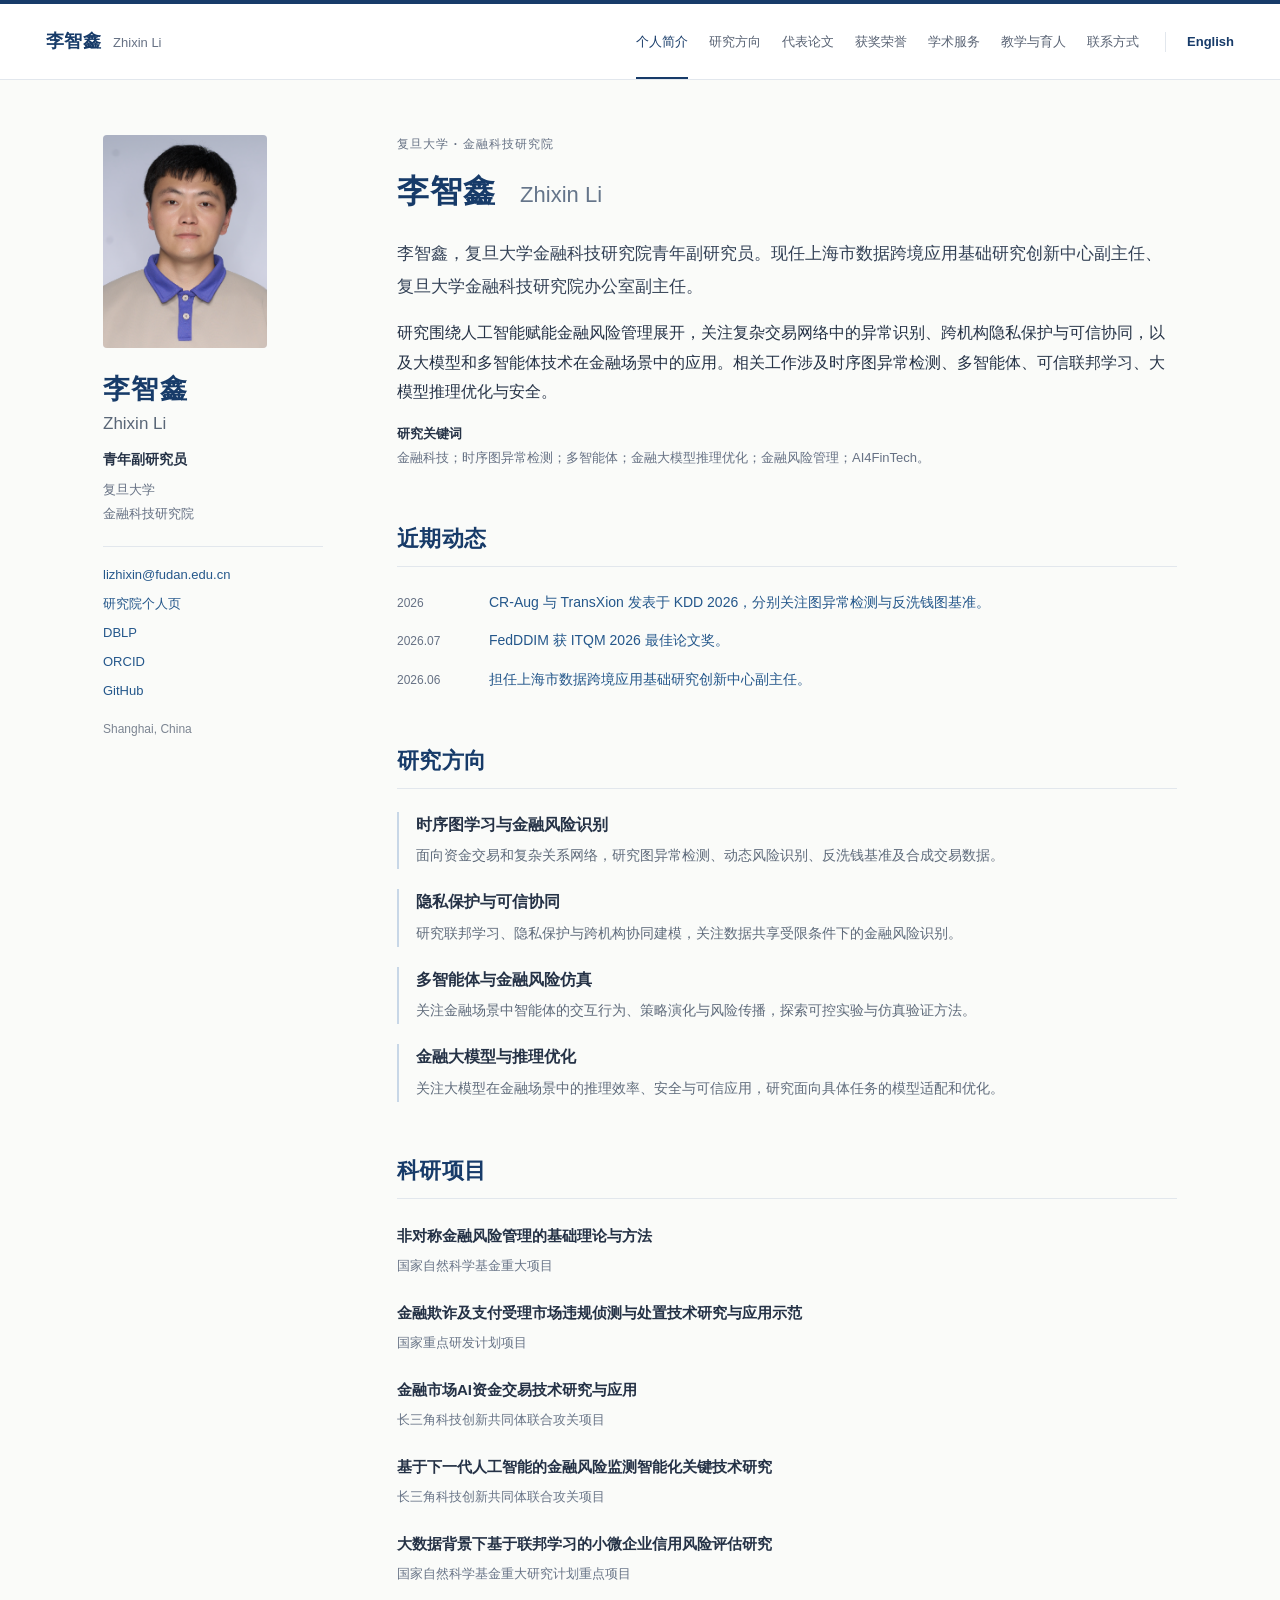
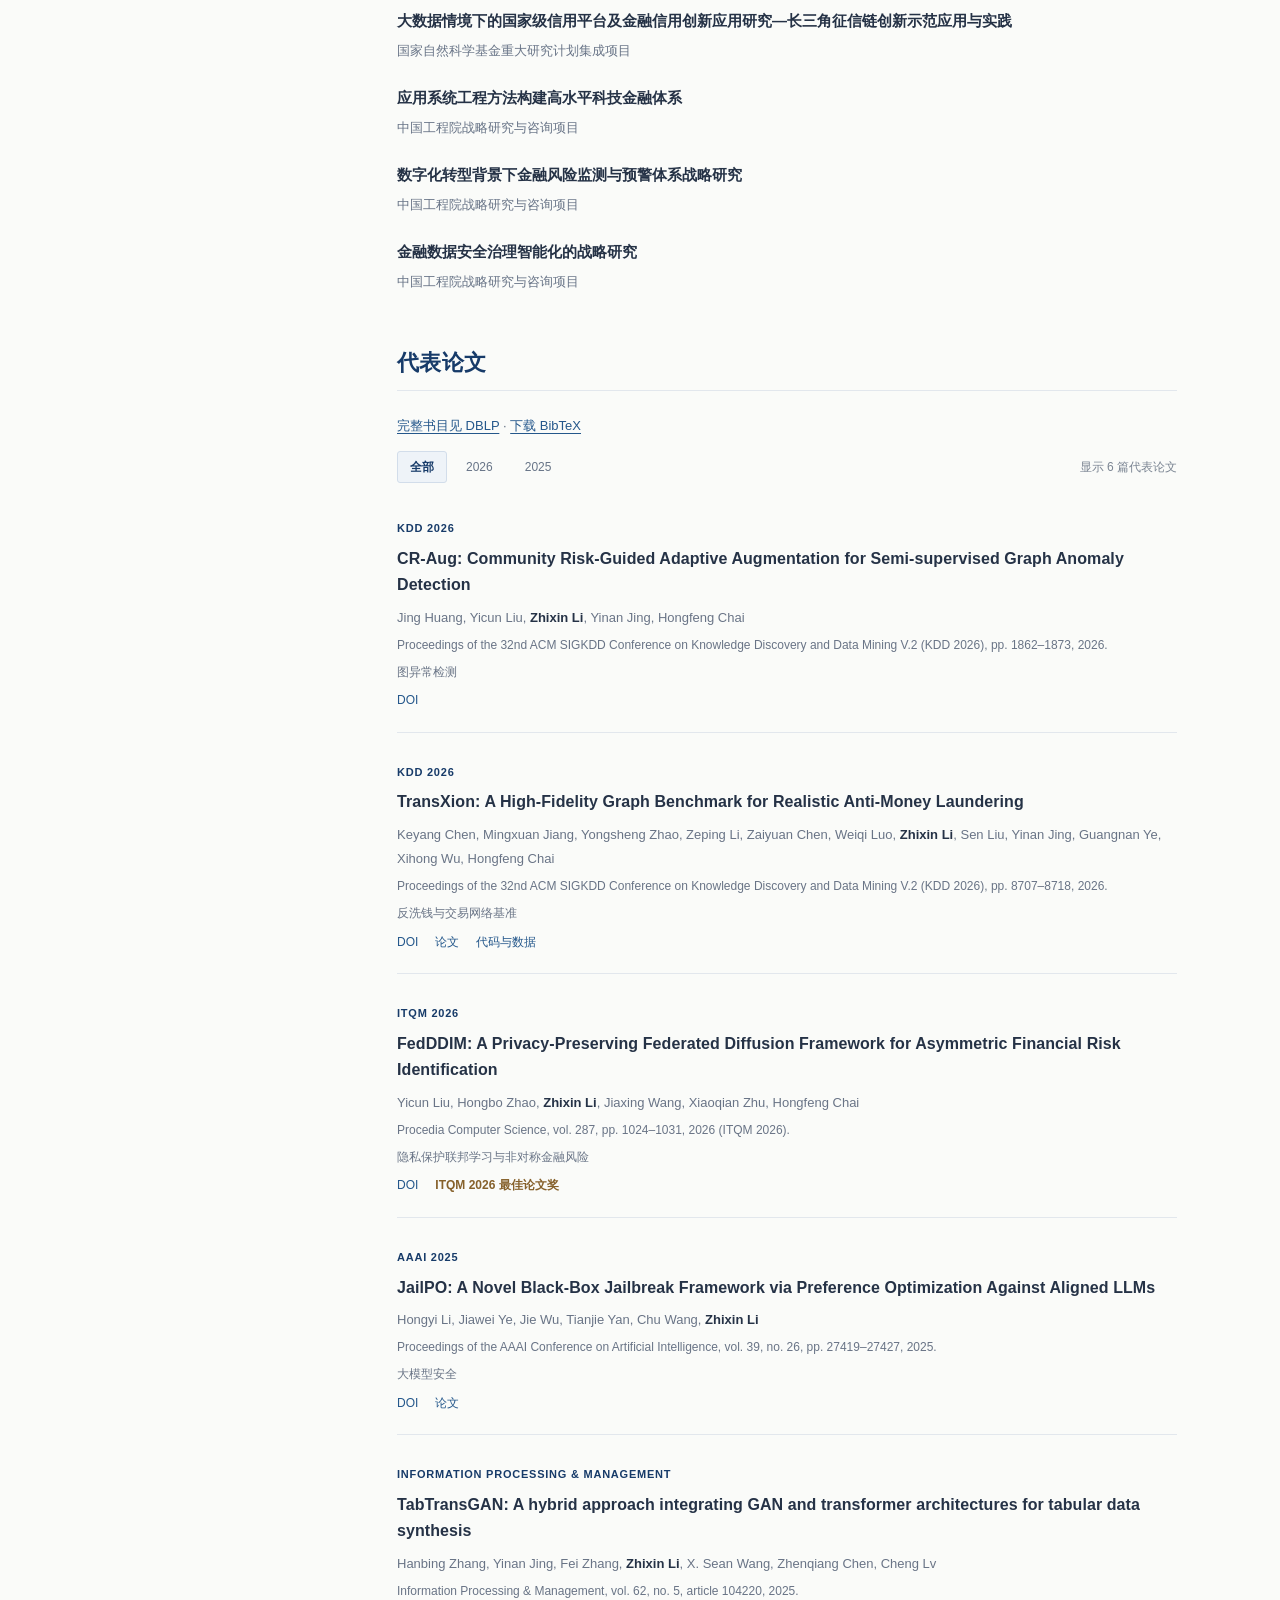
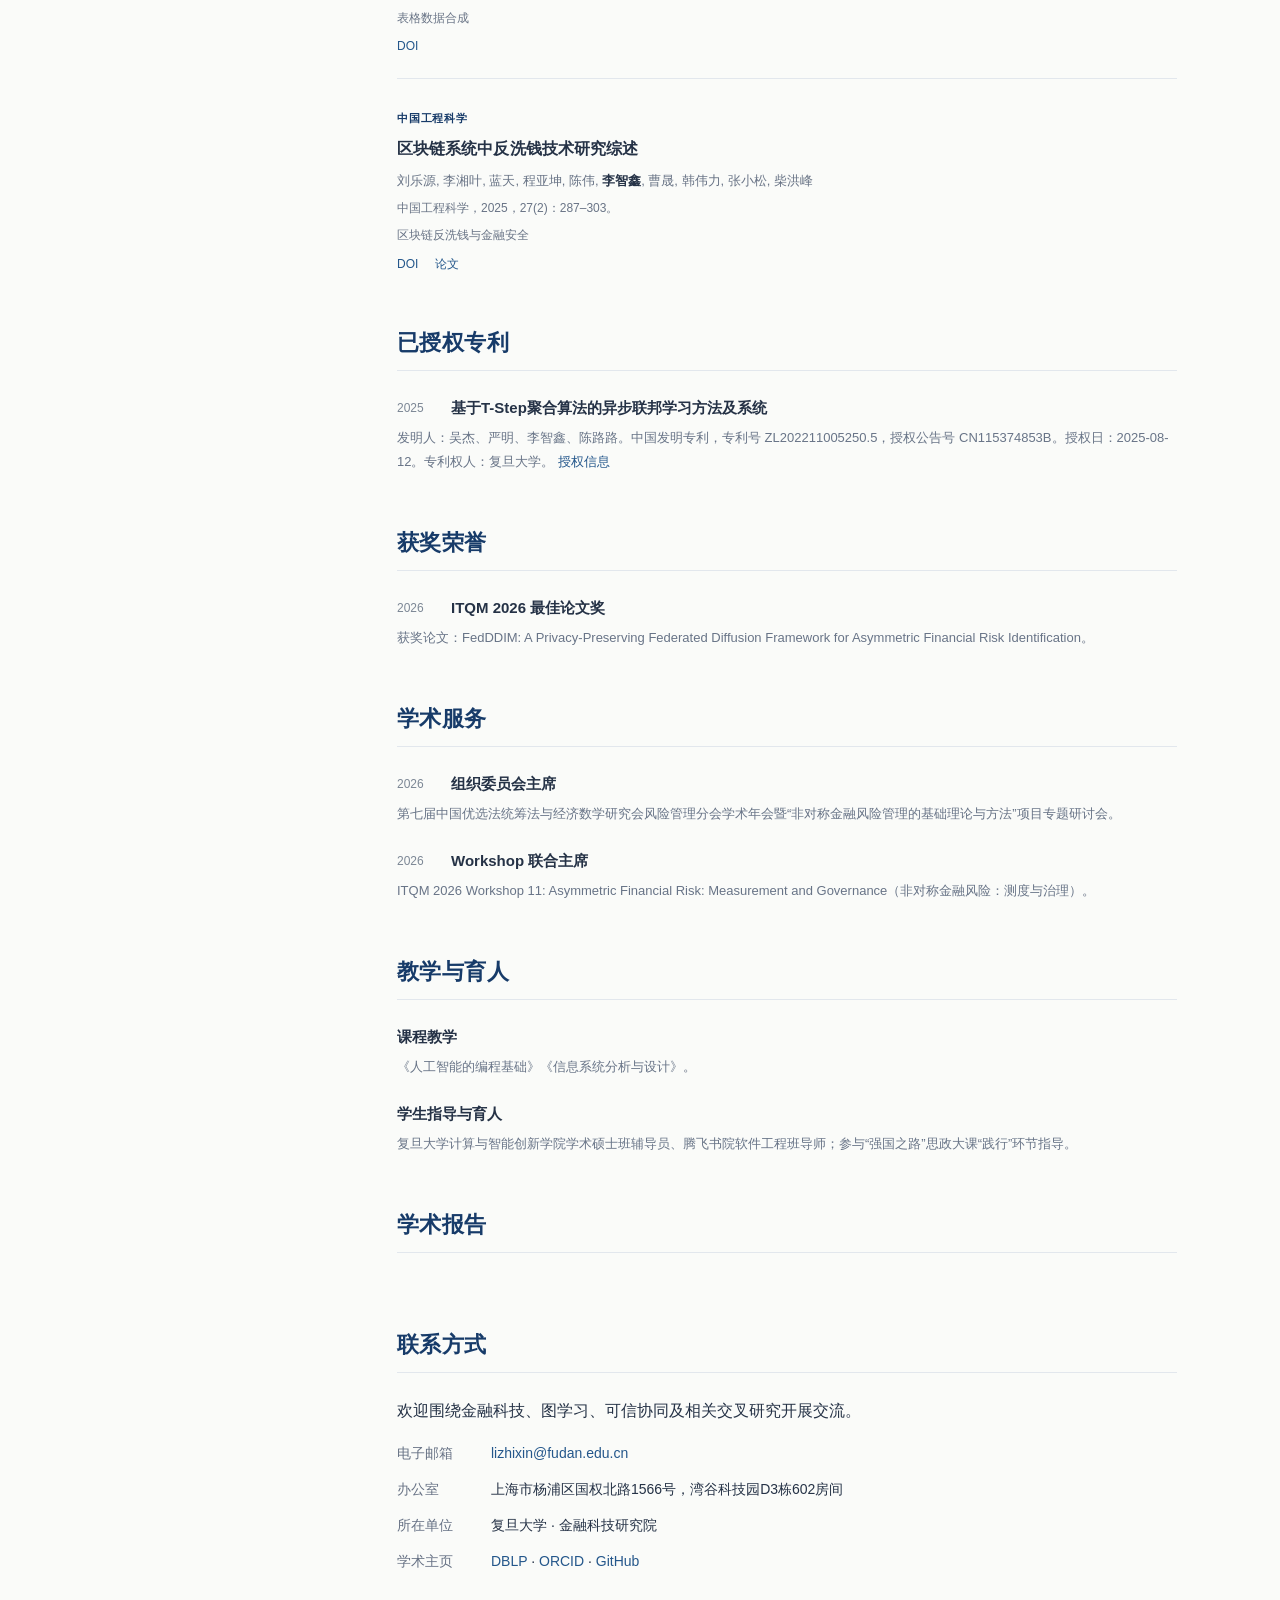
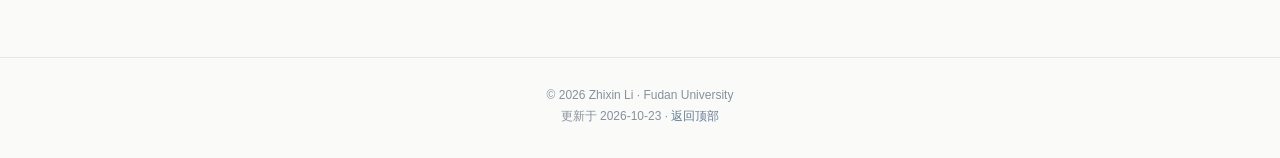
==== commit f88b6ed0: "Remove book contribution entries from academic homepage" ====
--- a/chinese/index.html
+++ b/chinese/index.html
@@ -57,8 +57,7 @@
 <li class="publication" data-year="2026" id="paper-fedddim"><span class="pub-venue">ITQM 2026</span><h3 class="pub-title"><a href="https://doi.org/10.1016/j.procs.2026.08.143">FedDDIM: A Privacy-Preserving Federated Diffusion Framework for Asymmetric Financial Risk Identification</a></h3><p class="pub-authors">Yicun Liu, Hongbo Zhao, <strong>Zhixin Li</strong>, Jiaxing Wang, Xiaoqian Zhu, Hongfeng Chai</p><p class="pub-meta">Procedia Computer Science, vol. 287, pp. 1024–1031, 2026 (ITQM 2026).</p><p class="pub-meta">隐私保护联邦学习与非对称金融风险</p><p class="pub-links"><a href="https://doi.org/10.1016/j.procs.2026.08.143">DOI</a><span class="pub-award">ITQM 2026 最佳论文奖</span></p></li>
 <li class="publication" data-year="2025" id="paper-jailpo"><span class="pub-venue">AAAI 2025</span><h3 class="pub-title"><a href="https://doi.org/10.1609/aaai.v39i26.34953">JailPO: A Novel Black-Box Jailbreak Framework via Preference Optimization Against Aligned LLMs</a></h3><p class="pub-authors">Hongyi Li, Jiawei Ye, Jie Wu, Tianjie Yan, Chu Wang, <strong>Zhixin Li</strong></p><p class="pub-meta">Proceedings of the AAAI Conference on Artificial Intelligence, vol. 39, no. 26, pp. 27419–27427, 2025.</p><p class="pub-meta">大模型安全</p><p class="pub-links"><a href="https://doi.org/10.1609/aaai.v39i26.34953">DOI</a> <a href="https://ojs.aaai.org/index.php/AAAI/article/view/34953">论文</a></p></li>
 <li class="publication" data-year="2025" id="paper-tabtransgan"><span class="pub-venue">Information Processing &amp; Management</span><h3 class="pub-title"><a href="https://doi.org/10.1016/j.ipm.2025.104220">TabTransGAN: A hybrid approach integrating GAN and transformer architectures for tabular data synthesis</a></h3><p class="pub-authors">Hanbing Zhang, Yinan Jing, Fei Zhang, <strong>Zhixin Li</strong>, X. Sean Wang, Zhenqiang Chen, Cheng Lv</p><p class="pub-meta">Information Processing &amp; Management, vol. 62, no. 5, article 104220, 2025.</p><p class="pub-meta">表格数据合成</p><p class="pub-links"><a href="https://doi.org/10.1016/j.ipm.2025.104220">DOI</a></p></li>
-<li class="publication" data-year="2025" id="paper-blockchain-aml-survey"><span class="pub-venue">中国工程科学</span><h3 class="pub-title"><a href="https://doi.org/10.15302/J-SSCAE-2024.11.025">区块链系统中反洗钱技术研究综述</a></h3><p class="pub-authors">刘乐源, 李湘叶, 蓝天, 程亚坤, 陈伟, <strong>李智鑫</strong>, 曹晟, 韩伟力, 张小松, 柴洪峰</p><p class="pub-meta">中国工程科学，2025，27(2)：287–303。</p><p class="pub-meta">区块链反洗钱与金融安全</p><p class="pub-links"><a href="https://doi.org/10.15302/J-SSCAE-2024.11.025">DOI</a> <a href="https://www.engineering.org.cn/sscae/CN/1160106875662426752">论文</a></p></li></ol></section><section class="section" id="books" aria-labelledby="heading-books"><h2 class="section-heading" id="heading-books">图书编写（参与）</h2><ul class="detail-list"><li><h3>金融科技安全导论</h3><p>参与编写。</p></li>
-<li><h3>数字金融监管</h3><p>参与编写。</p></li></ul></section><section class="section" id="patents" aria-labelledby="heading-patents"><h2 class="section-heading" id="heading-patents">已授权专利</h2><ul class="detail-list"><li><h3><span class="item-year">2025</span>基于T-Step聚合算法的异步联邦学习方法及系统</h3><p>发明人：吴杰、严明、李智鑫、陈路路。中国发明专利，专利号 ZL202211005250.5，授权公告号 CN115374853B。授权日：2025-08-12。专利权人：复旦大学。 <a href="https://patents.google.com/patent/CN115374853B/zh">授权信息</a></p></li></ul></section><section class="section" id="honors" aria-labelledby="heading-honors"><h2 class="section-heading" id="heading-honors">获奖荣誉</h2><ul class="detail-list"><li><h3><span class="item-year">2026</span>ITQM 2026 最佳论文奖</h3><p>获奖论文：FedDDIM: A Privacy-Preserving Federated Diffusion Framework for Asymmetric Financial Risk Identification。</p></li></ul></section><section class="section" id="service" aria-labelledby="heading-service"><h2 class="section-heading" id="heading-service">学术服务</h2><ul class="detail-list"><li><h3><span class="item-year">2026</span>组织委员会主席</h3><p>第七届中国优选法统筹法与经济数学研究会风险管理分会学术年会暨“非对称金融风险管理的基础理论与方法”项目专题研讨会。</p></li>
+<li class="publication" data-year="2025" id="paper-blockchain-aml-survey"><span class="pub-venue">中国工程科学</span><h3 class="pub-title"><a href="https://doi.org/10.15302/J-SSCAE-2024.11.025">区块链系统中反洗钱技术研究综述</a></h3><p class="pub-authors">刘乐源, 李湘叶, 蓝天, 程亚坤, 陈伟, <strong>李智鑫</strong>, 曹晟, 韩伟力, 张小松, 柴洪峰</p><p class="pub-meta">中国工程科学，2025，27(2)：287–303。</p><p class="pub-meta">区块链反洗钱与金融安全</p><p class="pub-links"><a href="https://doi.org/10.15302/J-SSCAE-2024.11.025">DOI</a> <a href="https://www.engineering.org.cn/sscae/CN/1160106875662426752">论文</a></p></li></ol></section><section class="section" id="patents" aria-labelledby="heading-patents"><h2 class="section-heading" id="heading-patents">已授权专利</h2><ul class="detail-list"><li><h3><span class="item-year">2025</span>基于T-Step聚合算法的异步联邦学习方法及系统</h3><p>发明人：吴杰、严明、李智鑫、陈路路。中国发明专利，专利号 ZL202211005250.5，授权公告号 CN115374853B。授权日：2025-08-12。专利权人：复旦大学。 <a href="https://patents.google.com/patent/CN115374853B/zh">授权信息</a></p></li></ul></section><section class="section" id="honors" aria-labelledby="heading-honors"><h2 class="section-heading" id="heading-honors">获奖荣誉</h2><ul class="detail-list"><li><h3><span class="item-year">2026</span>ITQM 2026 最佳论文奖</h3><p>获奖论文：FedDDIM: A Privacy-Preserving Federated Diffusion Framework for Asymmetric Financial Risk Identification。</p></li></ul></section><section class="section" id="service" aria-labelledby="heading-service"><h2 class="section-heading" id="heading-service">学术服务</h2><ul class="detail-list"><li><h3><span class="item-year">2026</span>组织委员会主席</h3><p>第七届中国优选法统筹法与经济数学研究会风险管理分会学术年会暨“非对称金融风险管理的基础理论与方法”项目专题研讨会。</p></li>
 <li><h3><span class="item-year">2026</span>Workshop 联合主席</h3><p>ITQM 2026 Workshop 11: Asymmetric Financial Risk: Measurement and Governance（非对称金融风险：测度与治理）。</p></li></ul></section><section class="section" id="teaching" aria-labelledby="heading-teaching"><h2 class="section-heading" id="heading-teaching">教学与育人</h2><ul class="detail-list"><li><h3>课程教学</h3><p>《人工智能的编程基础》《信息系统分析与设计》。</p></li>
 <li><h3>学生指导与育人</h3><p>复旦大学计算与智能创新学院学术硕士班辅导员、腾飞书院软件工程班导师；参与“强国之路”思政大课“践行”环节指导。</p></li></ul></section><section class="section" id="talks" aria-labelledby="heading-talks"><h2 class="section-heading" id="heading-talks">学术报告</h2><ul class="detail-list"></ul></section><section class="section" id="contact" aria-labelledby="heading-contact"><h2 class="section-heading" id="heading-contact">联系方式</h2><p>欢迎围绕金融科技、图学习、可信协同及相关交叉研究开展交流。</p><dl class="contact-list"><dt>电子邮箱</dt><dd><a href="mailto:lizhixin@fudan.edu.cn">lizhixin@fudan.edu.cn</a></dd><dt>办公室</dt><dd>上海市杨浦区国权北路1566号，湾谷科技园D3栋602房间</dd><dt>所在单位</dt><dd>复旦大学 · 金融科技研究院</dd><dt>学术主页</dt><dd><a href="https://dblp.org/pid/82/7406-3.html">DBLP</a> · <a href="https://orcid.org/0000-0002-9646-3047">ORCID</a> · <a href="https://github.com/Jack-lizhiXin">GitHub</a></dd></dl></section></main>
   </div>
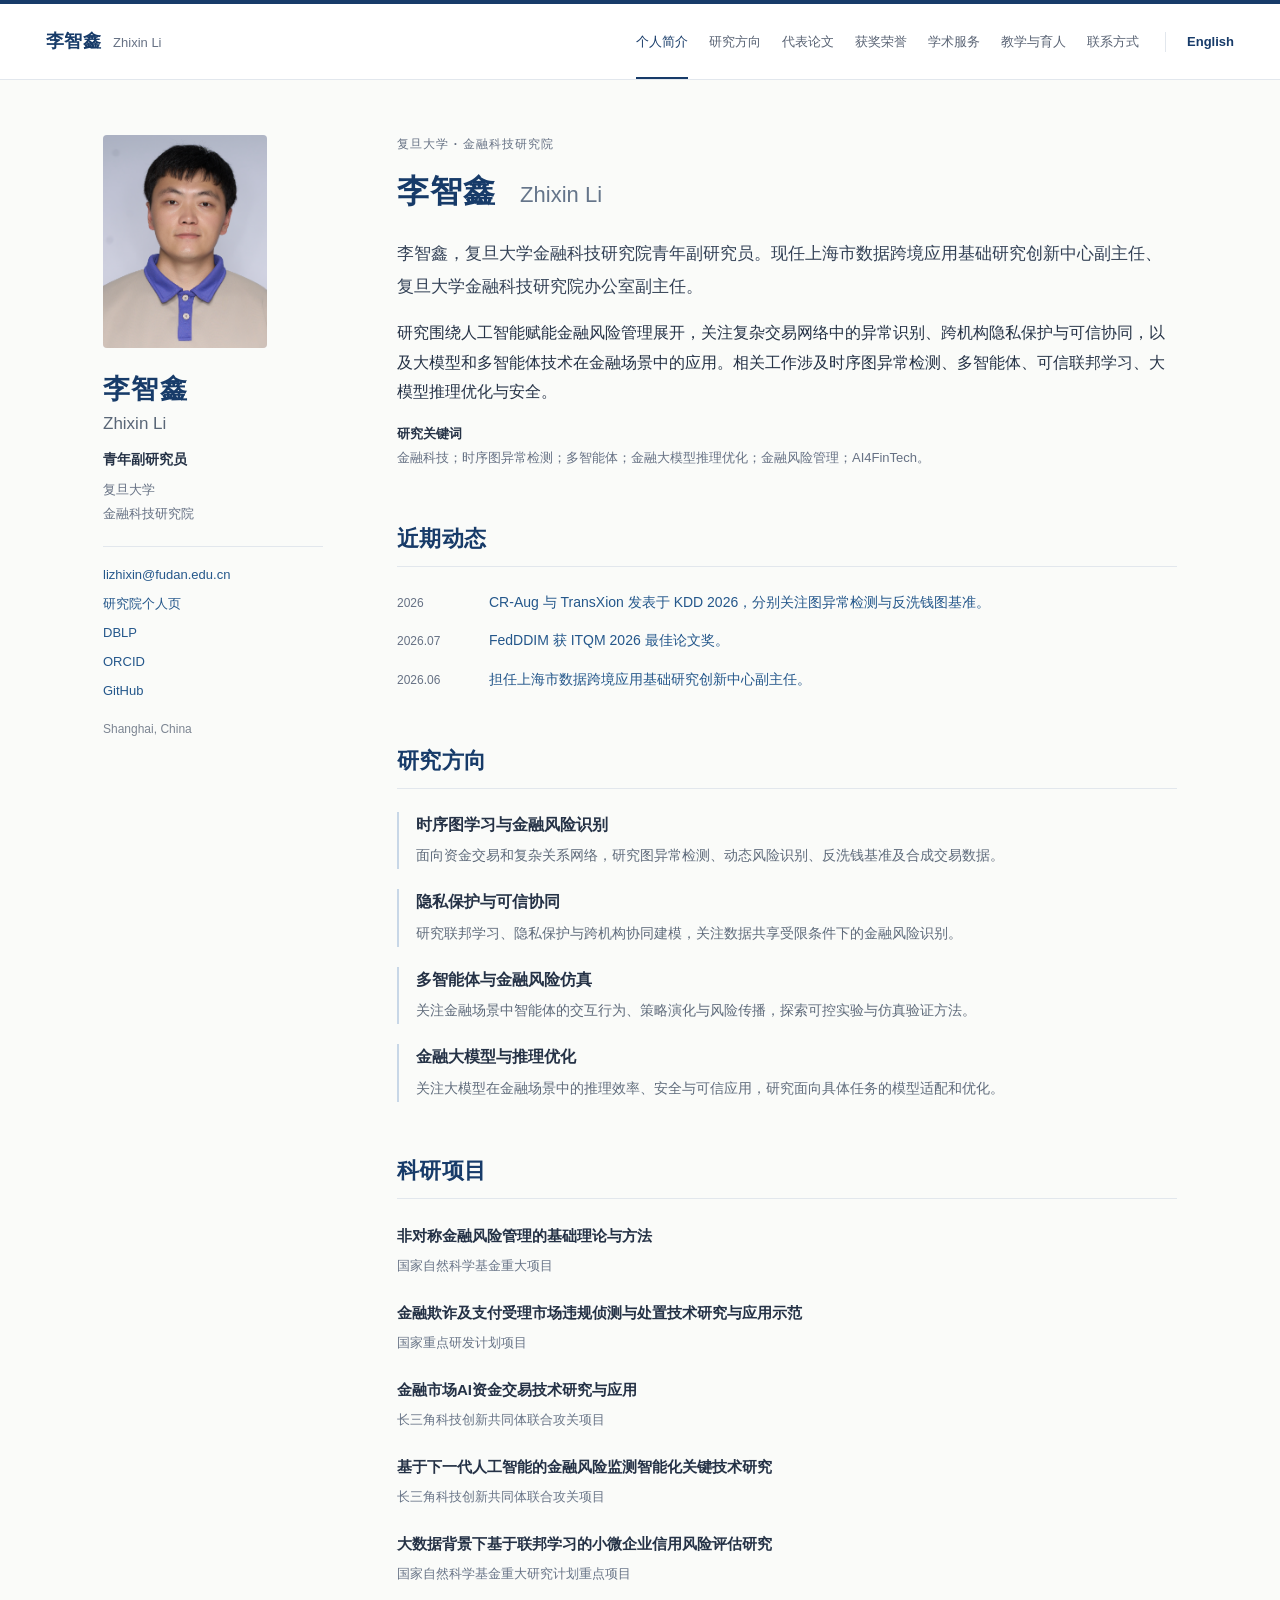
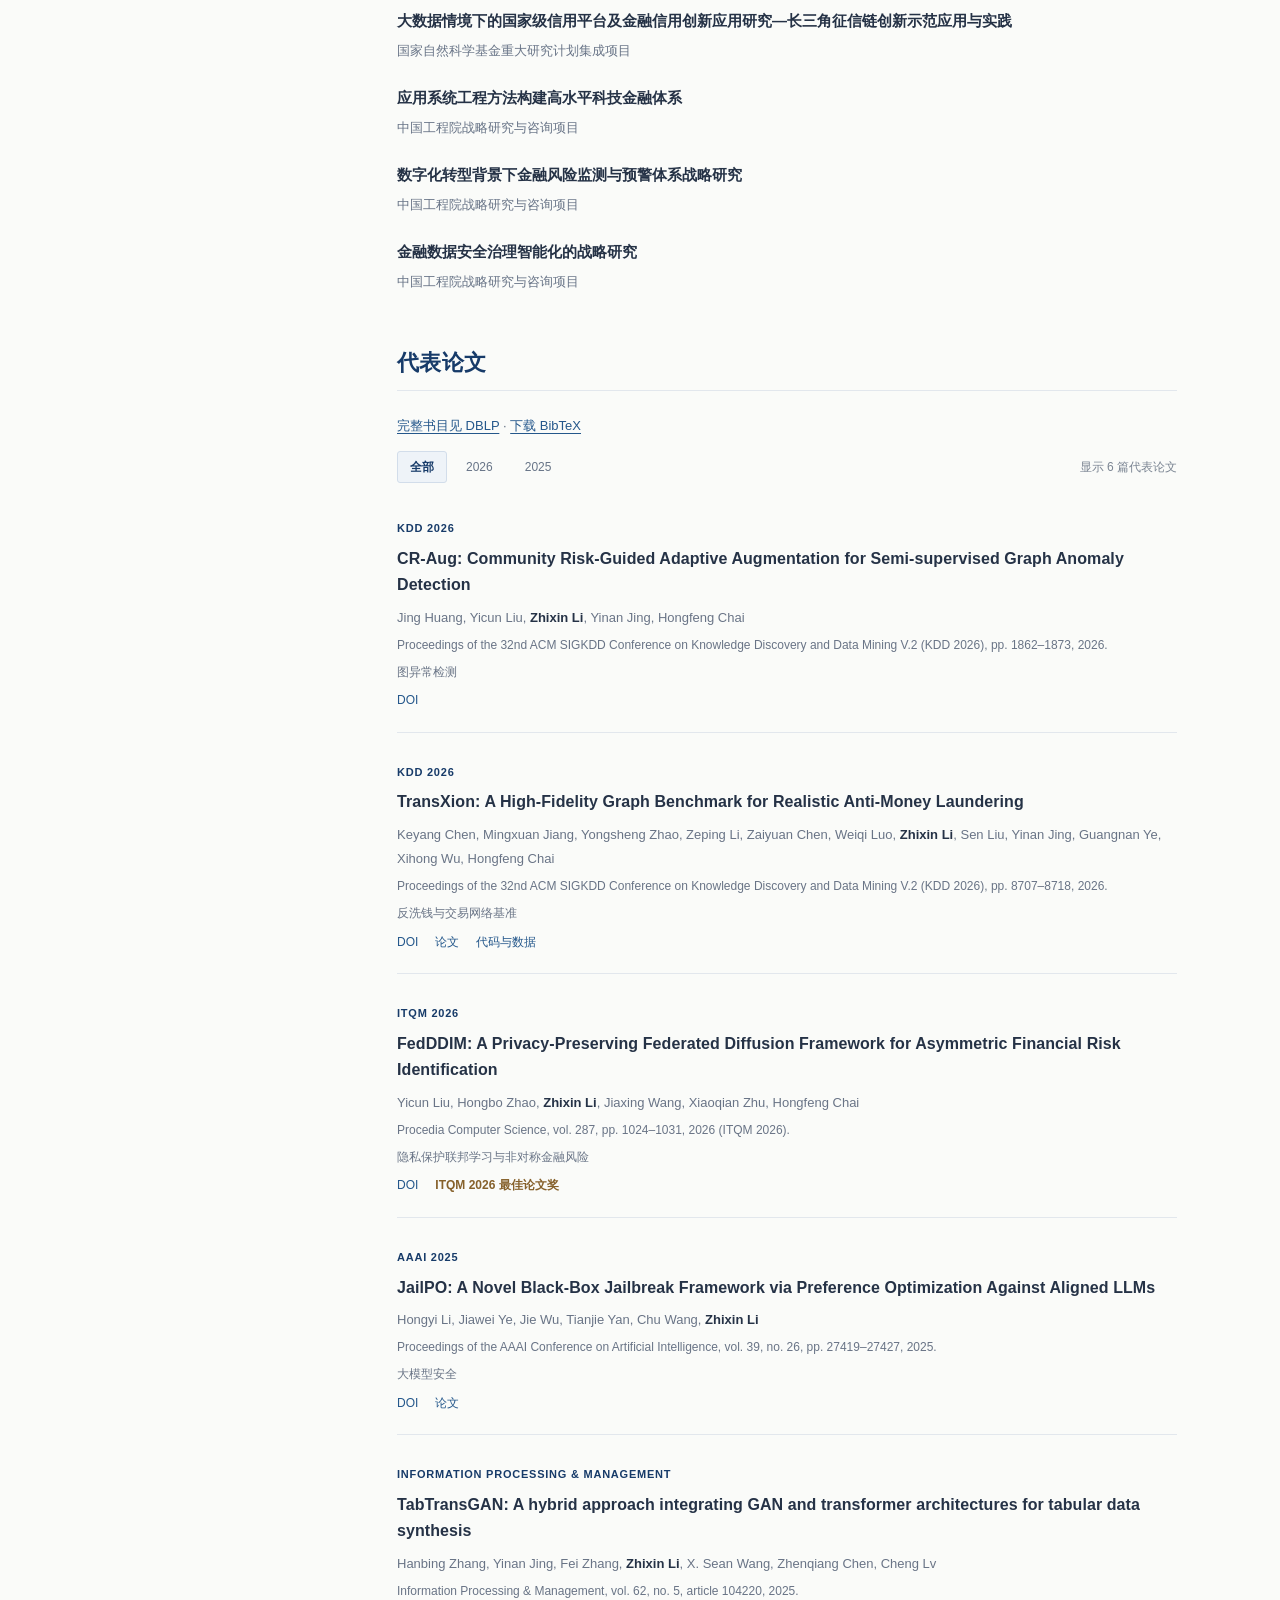
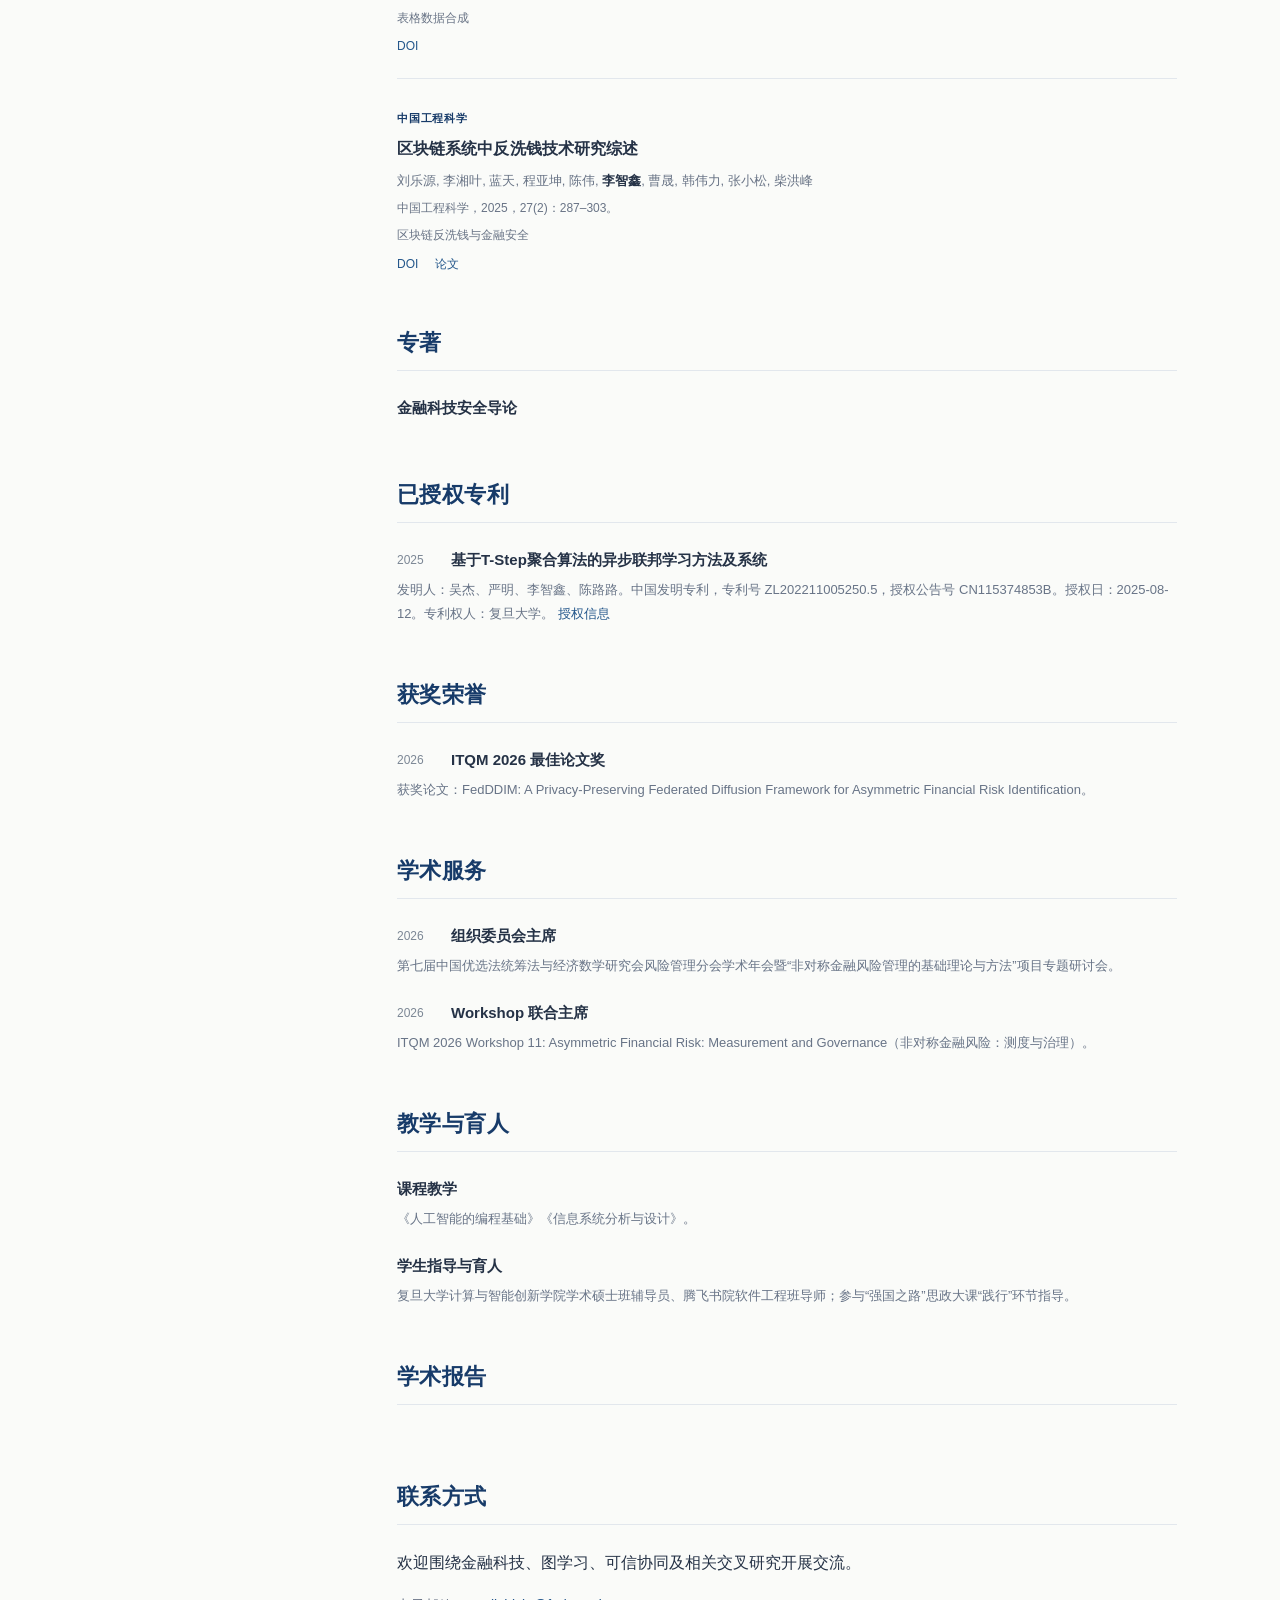
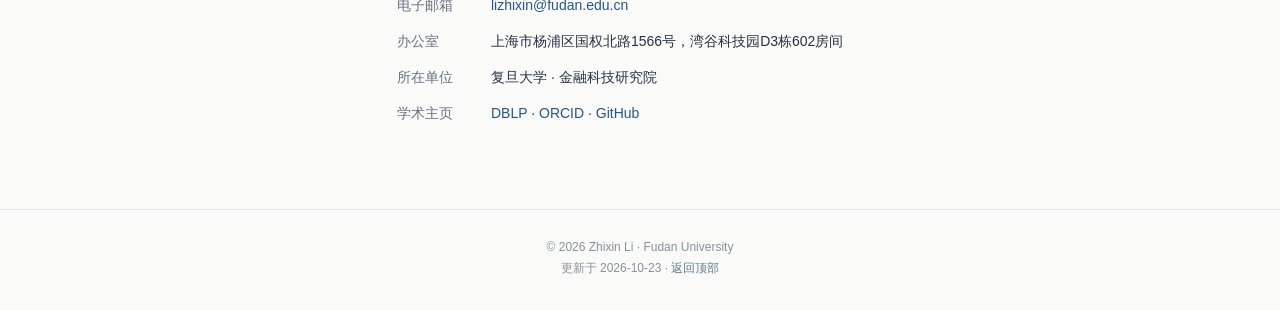
==== commit 698e75ba: "List the selected monograph by title only" ====
--- a/chinese/index.html
+++ b/chinese/index.html
@@ -57,7 +57,7 @@
 <li class="publication" data-year="2026" id="paper-fedddim"><span class="pub-venue">ITQM 2026</span><h3 class="pub-title"><a href="https://doi.org/10.1016/j.procs.2026.08.143">FedDDIM: A Privacy-Preserving Federated Diffusion Framework for Asymmetric Financial Risk Identification</a></h3><p class="pub-authors">Yicun Liu, Hongbo Zhao, <strong>Zhixin Li</strong>, Jiaxing Wang, Xiaoqian Zhu, Hongfeng Chai</p><p class="pub-meta">Procedia Computer Science, vol. 287, pp. 1024–1031, 2026 (ITQM 2026).</p><p class="pub-meta">隐私保护联邦学习与非对称金融风险</p><p class="pub-links"><a href="https://doi.org/10.1016/j.procs.2026.08.143">DOI</a><span class="pub-award">ITQM 2026 最佳论文奖</span></p></li>
 <li class="publication" data-year="2025" id="paper-jailpo"><span class="pub-venue">AAAI 2025</span><h3 class="pub-title"><a href="https://doi.org/10.1609/aaai.v39i26.34953">JailPO: A Novel Black-Box Jailbreak Framework via Preference Optimization Against Aligned LLMs</a></h3><p class="pub-authors">Hongyi Li, Jiawei Ye, Jie Wu, Tianjie Yan, Chu Wang, <strong>Zhixin Li</strong></p><p class="pub-meta">Proceedings of the AAAI Conference on Artificial Intelligence, vol. 39, no. 26, pp. 27419–27427, 2025.</p><p class="pub-meta">大模型安全</p><p class="pub-links"><a href="https://doi.org/10.1609/aaai.v39i26.34953">DOI</a> <a href="https://ojs.aaai.org/index.php/AAAI/article/view/34953">论文</a></p></li>
 <li class="publication" data-year="2025" id="paper-tabtransgan"><span class="pub-venue">Information Processing &amp; Management</span><h3 class="pub-title"><a href="https://doi.org/10.1016/j.ipm.2025.104220">TabTransGAN: A hybrid approach integrating GAN and transformer architectures for tabular data synthesis</a></h3><p class="pub-authors">Hanbing Zhang, Yinan Jing, Fei Zhang, <strong>Zhixin Li</strong>, X. Sean Wang, Zhenqiang Chen, Cheng Lv</p><p class="pub-meta">Information Processing &amp; Management, vol. 62, no. 5, article 104220, 2025.</p><p class="pub-meta">表格数据合成</p><p class="pub-links"><a href="https://doi.org/10.1016/j.ipm.2025.104220">DOI</a></p></li>
-<li class="publication" data-year="2025" id="paper-blockchain-aml-survey"><span class="pub-venue">中国工程科学</span><h3 class="pub-title"><a href="https://doi.org/10.15302/J-SSCAE-2024.11.025">区块链系统中反洗钱技术研究综述</a></h3><p class="pub-authors">刘乐源, 李湘叶, 蓝天, 程亚坤, 陈伟, <strong>李智鑫</strong>, 曹晟, 韩伟力, 张小松, 柴洪峰</p><p class="pub-meta">中国工程科学，2025，27(2)：287–303。</p><p class="pub-meta">区块链反洗钱与金融安全</p><p class="pub-links"><a href="https://doi.org/10.15302/J-SSCAE-2024.11.025">DOI</a> <a href="https://www.engineering.org.cn/sscae/CN/1160106875662426752">论文</a></p></li></ol></section><section class="section" id="patents" aria-labelledby="heading-patents"><h2 class="section-heading" id="heading-patents">已授权专利</h2><ul class="detail-list"><li><h3><span class="item-year">2025</span>基于T-Step聚合算法的异步联邦学习方法及系统</h3><p>发明人：吴杰、严明、李智鑫、陈路路。中国发明专利，专利号 ZL202211005250.5，授权公告号 CN115374853B。授权日：2025-08-12。专利权人：复旦大学。 <a href="https://patents.google.com/patent/CN115374853B/zh">授权信息</a></p></li></ul></section><section class="section" id="honors" aria-labelledby="heading-honors"><h2 class="section-heading" id="heading-honors">获奖荣誉</h2><ul class="detail-list"><li><h3><span class="item-year">2026</span>ITQM 2026 最佳论文奖</h3><p>获奖论文：FedDDIM: A Privacy-Preserving Federated Diffusion Framework for Asymmetric Financial Risk Identification。</p></li></ul></section><section class="section" id="service" aria-labelledby="heading-service"><h2 class="section-heading" id="heading-service">学术服务</h2><ul class="detail-list"><li><h3><span class="item-year">2026</span>组织委员会主席</h3><p>第七届中国优选法统筹法与经济数学研究会风险管理分会学术年会暨“非对称金融风险管理的基础理论与方法”项目专题研讨会。</p></li>
+<li class="publication" data-year="2025" id="paper-blockchain-aml-survey"><span class="pub-venue">中国工程科学</span><h3 class="pub-title"><a href="https://doi.org/10.15302/J-SSCAE-2024.11.025">区块链系统中反洗钱技术研究综述</a></h3><p class="pub-authors">刘乐源, 李湘叶, 蓝天, 程亚坤, 陈伟, <strong>李智鑫</strong>, 曹晟, 韩伟力, 张小松, 柴洪峰</p><p class="pub-meta">中国工程科学，2025，27(2)：287–303。</p><p class="pub-meta">区块链反洗钱与金融安全</p><p class="pub-links"><a href="https://doi.org/10.15302/J-SSCAE-2024.11.025">DOI</a> <a href="https://www.engineering.org.cn/sscae/CN/1160106875662426752">论文</a></p></li></ol></section><section class="section" id="books" aria-labelledby="heading-books"><h2 class="section-heading" id="heading-books">专著</h2><ul class="detail-list"><li><h3>金融科技安全导论</h3><p></p></li></ul></section><section class="section" id="patents" aria-labelledby="heading-patents"><h2 class="section-heading" id="heading-patents">已授权专利</h2><ul class="detail-list"><li><h3><span class="item-year">2025</span>基于T-Step聚合算法的异步联邦学习方法及系统</h3><p>发明人：吴杰、严明、李智鑫、陈路路。中国发明专利，专利号 ZL202211005250.5，授权公告号 CN115374853B。授权日：2025-08-12。专利权人：复旦大学。 <a href="https://patents.google.com/patent/CN115374853B/zh">授权信息</a></p></li></ul></section><section class="section" id="honors" aria-labelledby="heading-honors"><h2 class="section-heading" id="heading-honors">获奖荣誉</h2><ul class="detail-list"><li><h3><span class="item-year">2026</span>ITQM 2026 最佳论文奖</h3><p>获奖论文：FedDDIM: A Privacy-Preserving Federated Diffusion Framework for Asymmetric Financial Risk Identification。</p></li></ul></section><section class="section" id="service" aria-labelledby="heading-service"><h2 class="section-heading" id="heading-service">学术服务</h2><ul class="detail-list"><li><h3><span class="item-year">2026</span>组织委员会主席</h3><p>第七届中国优选法统筹法与经济数学研究会风险管理分会学术年会暨“非对称金融风险管理的基础理论与方法”项目专题研讨会。</p></li>
 <li><h3><span class="item-year">2026</span>Workshop 联合主席</h3><p>ITQM 2026 Workshop 11: Asymmetric Financial Risk: Measurement and Governance（非对称金融风险：测度与治理）。</p></li></ul></section><section class="section" id="teaching" aria-labelledby="heading-teaching"><h2 class="section-heading" id="heading-teaching">教学与育人</h2><ul class="detail-list"><li><h3>课程教学</h3><p>《人工智能的编程基础》《信息系统分析与设计》。</p></li>
 <li><h3>学生指导与育人</h3><p>复旦大学计算与智能创新学院学术硕士班辅导员、腾飞书院软件工程班导师；参与“强国之路”思政大课“践行”环节指导。</p></li></ul></section><section class="section" id="talks" aria-labelledby="heading-talks"><h2 class="section-heading" id="heading-talks">学术报告</h2><ul class="detail-list"></ul></section><section class="section" id="contact" aria-labelledby="heading-contact"><h2 class="section-heading" id="heading-contact">联系方式</h2><p>欢迎围绕金融科技、图学习、可信协同及相关交叉研究开展交流。</p><dl class="contact-list"><dt>电子邮箱</dt><dd><a href="mailto:lizhixin@fudan.edu.cn">lizhixin@fudan.edu.cn</a></dd><dt>办公室</dt><dd>上海市杨浦区国权北路1566号，湾谷科技园D3栋602房间</dd><dt>所在单位</dt><dd>复旦大学 · 金融科技研究院</dd><dt>学术主页</dt><dd><a href="https://dblp.org/pid/82/7406-3.html">DBLP</a> · <a href="https://orcid.org/0000-0002-9646-3047">ORCID</a> · <a href="https://github.com/Jack-lizhiXin">GitHub</a></dd></dl></section></main>
   </div>
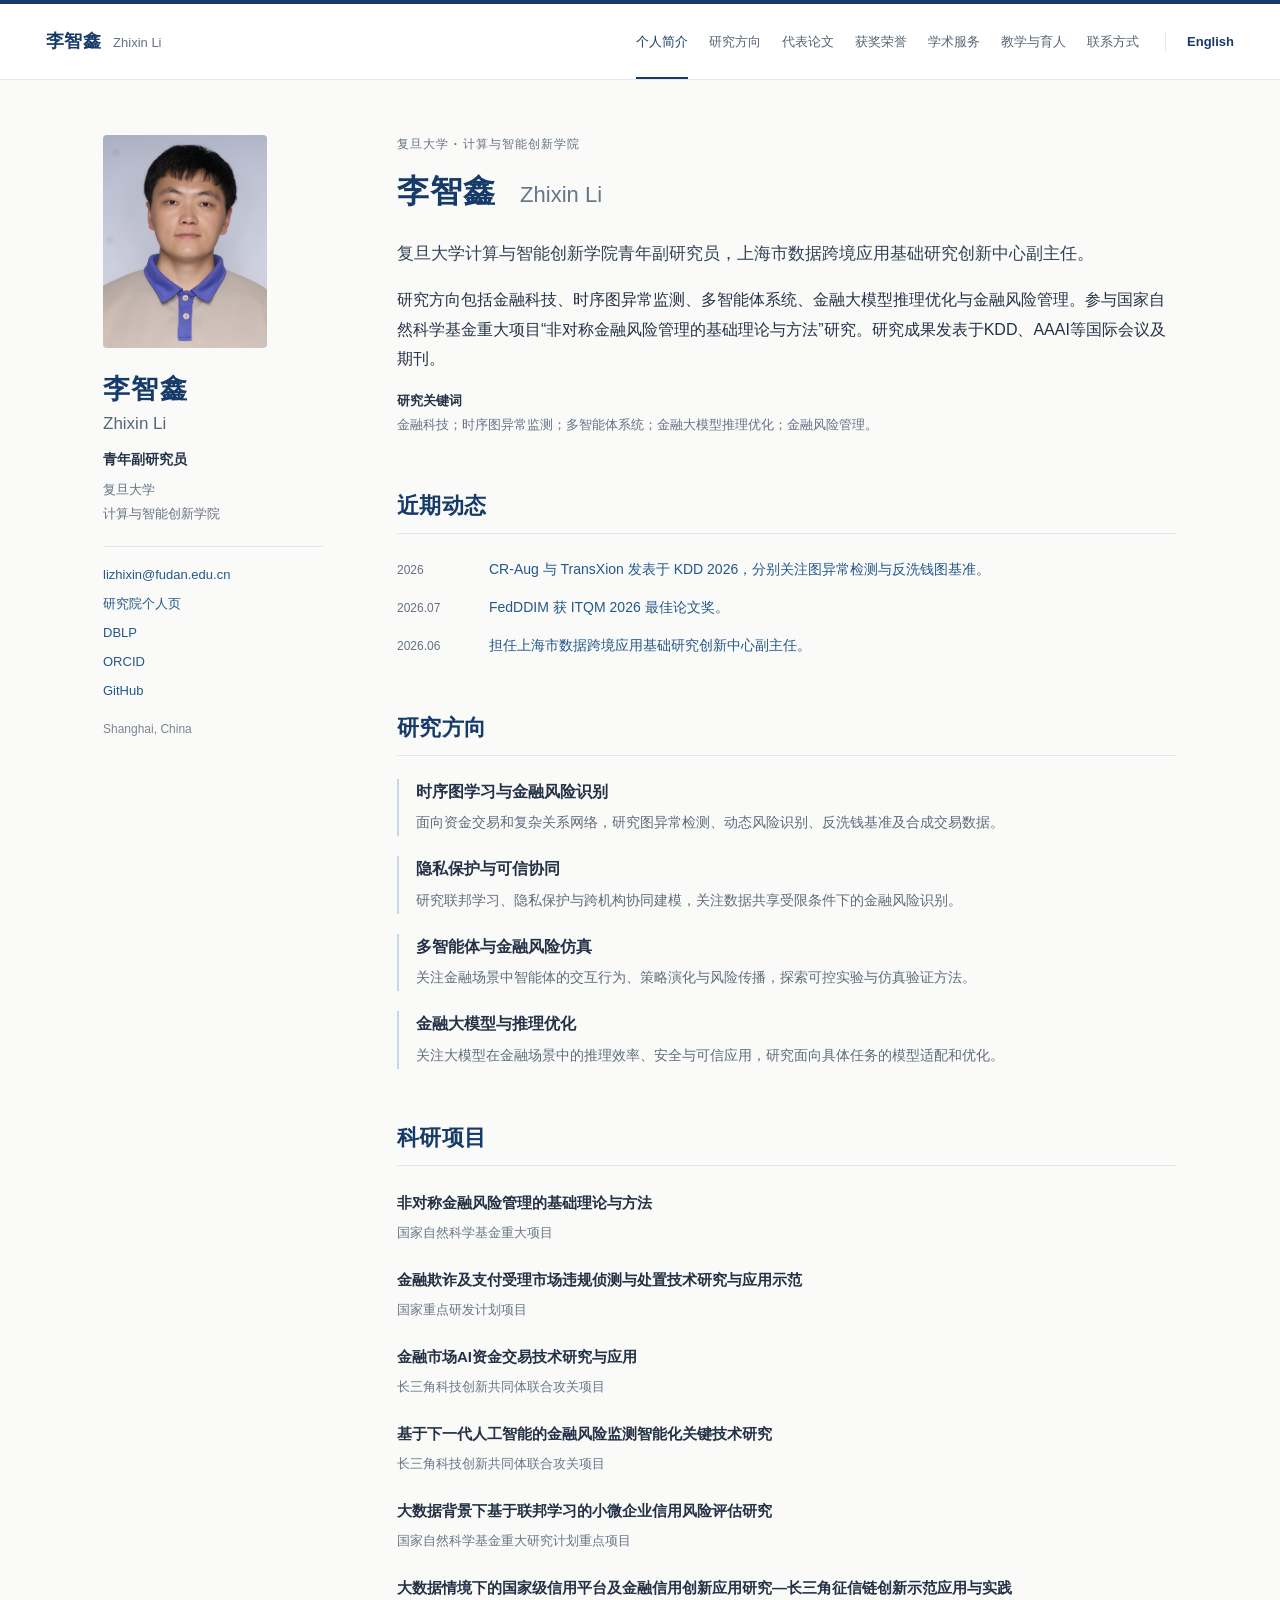
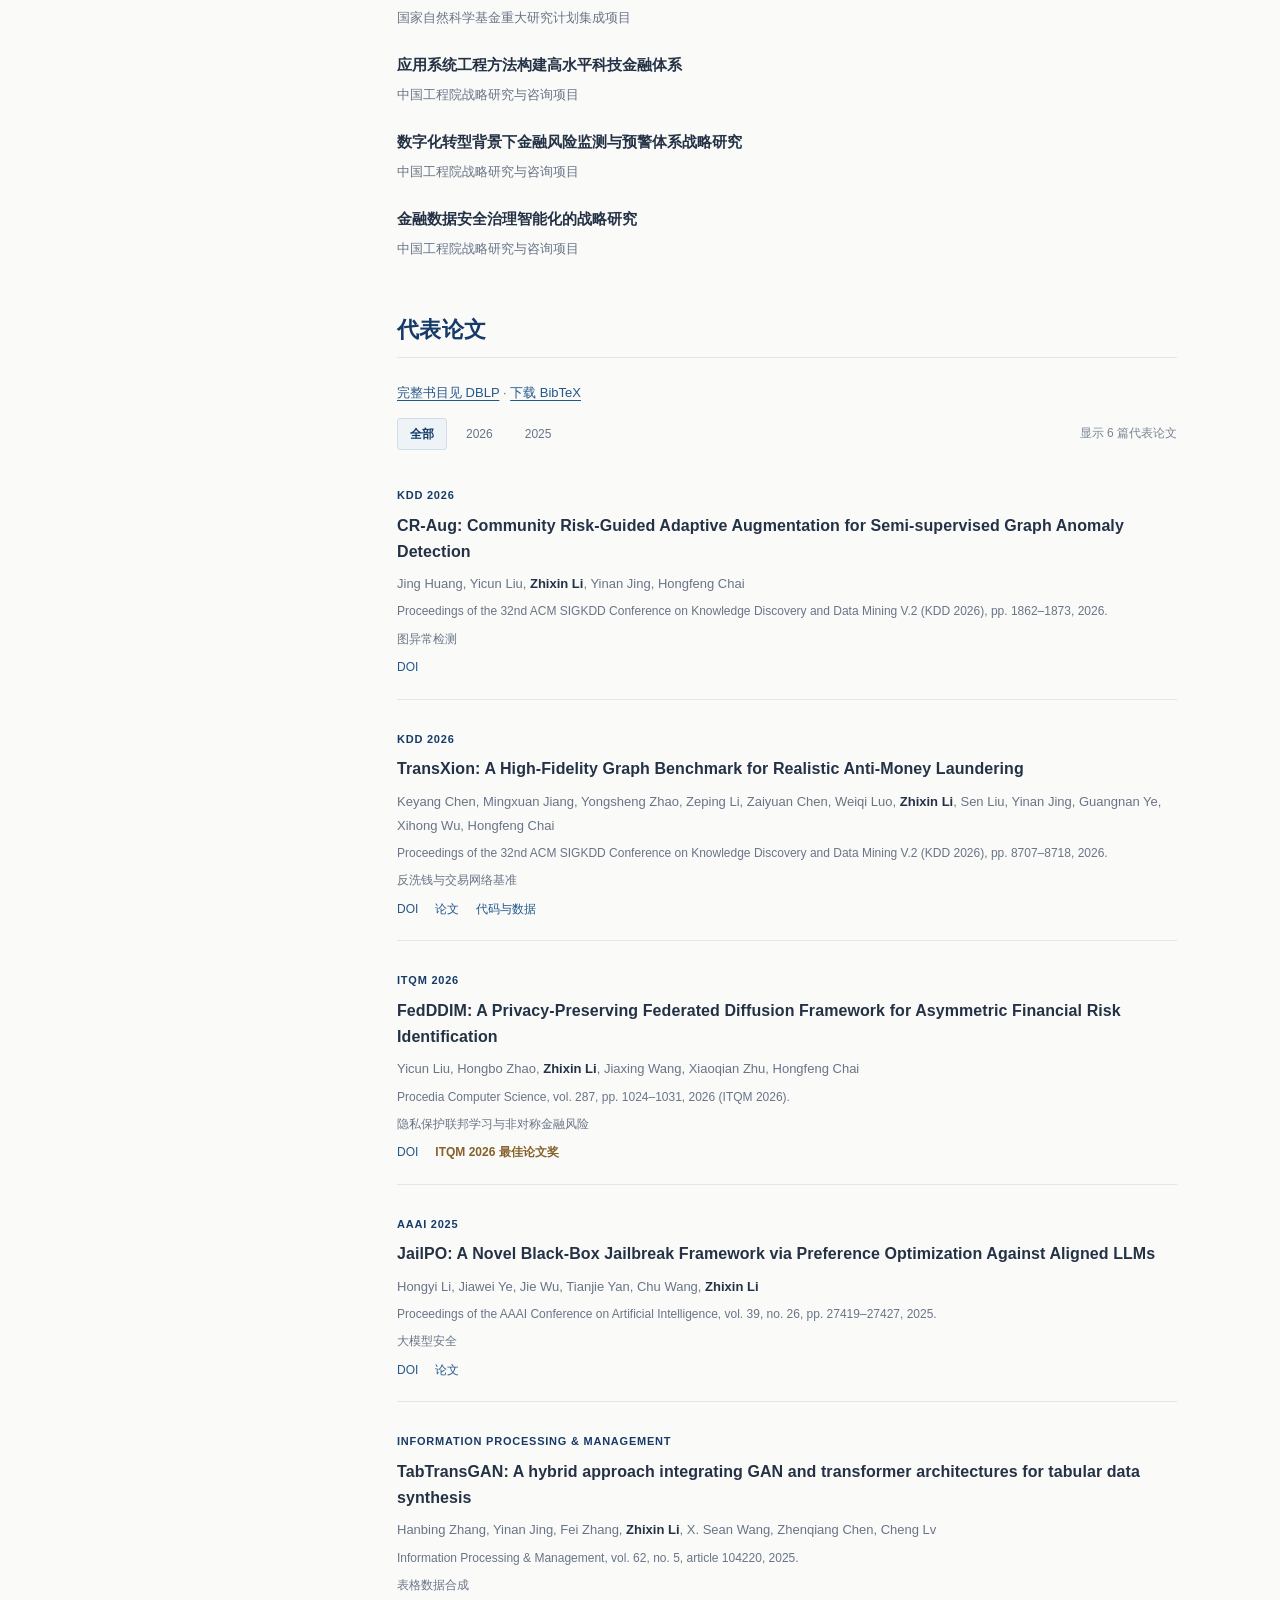
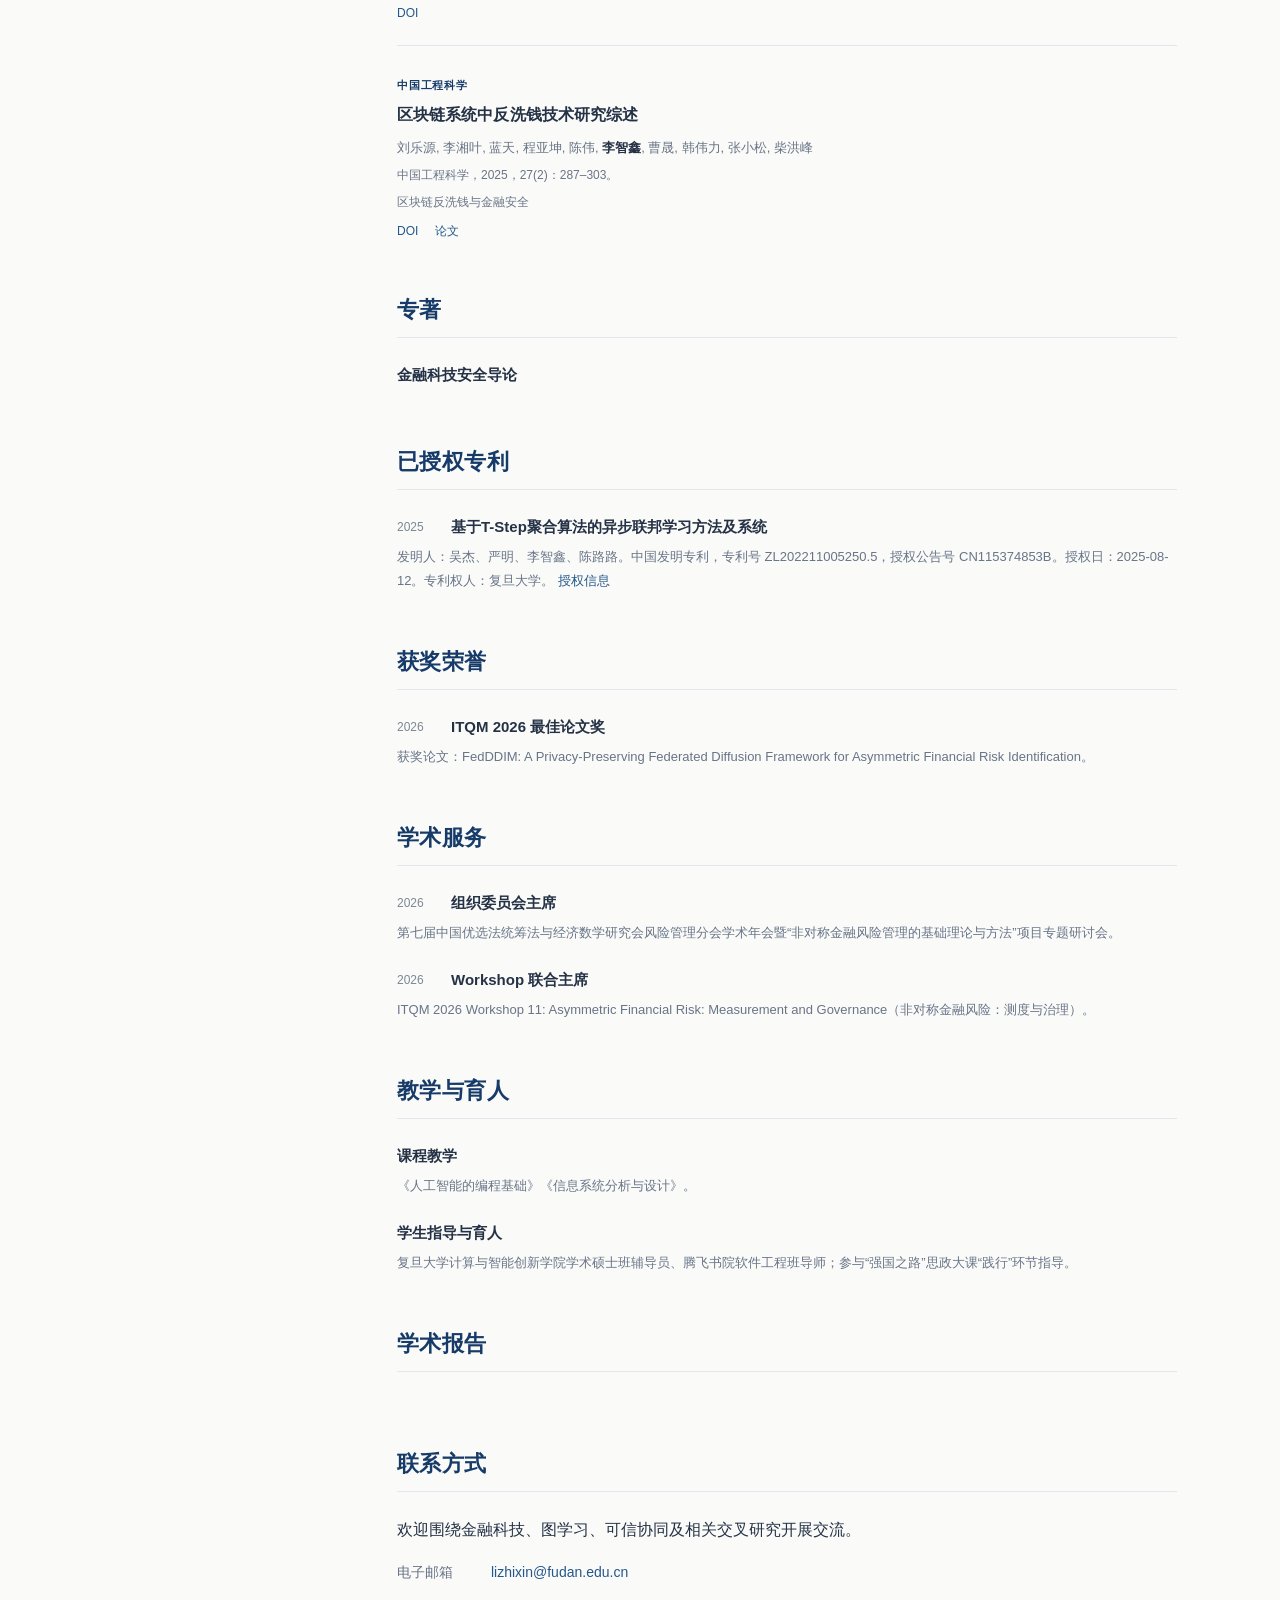
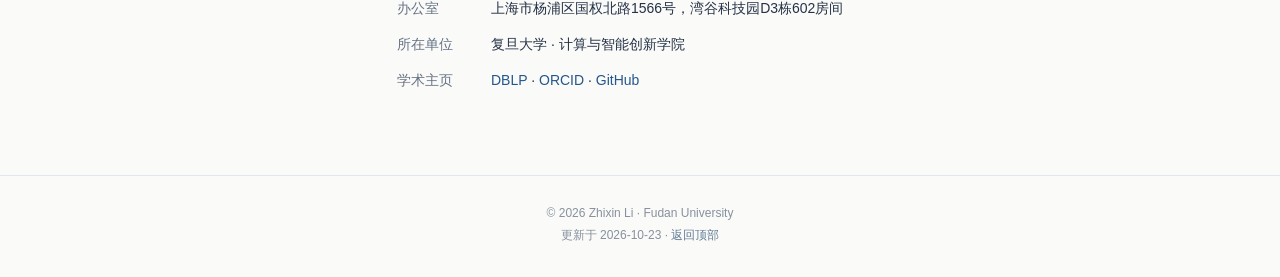
==== commit 05a1b930: "Synchronize bilingual affiliation and biography with latest profile" ====
--- a/chinese/index.html
+++ b/chinese/index.html
@@ -3,13 +3,13 @@
 <head>
   <meta charset="utf-8">
   <meta name="viewport" content="width=device-width, initial-scale=1">
-  <meta name="description" content="李智鑫，复旦大学金融科技研究院青年副研究员。研究方向包括金融科技、时序图异常检测、多智能体、金融大模型推理优化与金融风险管理。">
+  <meta name="description" content="李智鑫，复旦大学计算与智能创新学院青年副研究员，上海市数据跨境应用基础研究创新中心副主任。研究方向包括金融科技、时序图异常监测、多智能体系统、金融大模型推理优化与金融风险管理。">
   <meta name="author" content="Zhixin Li">
   <meta name="theme-color" content="#173b69">
   <meta name="color-scheme" content="light">
   <meta property="og:type" content="profile">
   <meta property="og:title" content="李智鑫 | 复旦大学 · 个人主页">
-  <meta property="og:description" content="李智鑫，复旦大学金融科技研究院青年副研究员。研究方向包括金融科技、时序图异常检测、多智能体、金融大模型推理优化与金融风险管理。">
+  <meta property="og:description" content="李智鑫，复旦大学计算与智能创新学院青年副研究员，上海市数据跨境应用基础研究创新中心副主任。研究方向包括金融科技、时序图异常监测、多智能体系统、金融大模型推理优化与金融风险管理。">
   <meta property="og:url" content="https://jack-lizhixin.github.io/chinese/">
   <title>李智鑫 | 复旦大学 · 个人主页</title>
   <link rel="canonical" href="https://jack-lizhixin.github.io/chinese/">
@@ -18,7 +18,7 @@
   <link rel="alternate" hreflang="x-default" href="https://jack-lizhixin.github.io/">
   <link rel="icon" href="../assets/favicon.svg" type="image/svg+xml">
   <link rel="stylesheet" href="../assets/style.css">
-  <script type="application/ld+json">{"@context": "https://schema.org", "@type": "Person", "name": "Zhixin Li", "alternateName": "李智鑫", "jobTitle": "Associate Researcher (Young Scholar)", "affiliation": {"@type": "Organization", "name": "Fudan University"}, "email": "lizhixin@fudan.edu.cn", "url": "https://jack-lizhixin.github.io/", "sameAs": ["https://dblp.org/pid/82/7406-3.html", "https://orcid.org/0000-0002-9646-3047", "https://github.com/Jack-lizhiXin", "https://fintech.fudan.edu.cn/info/1005/1367.htm"]}</script>
+  <script type="application/ld+json">{"@context": "https://schema.org", "@type": "Person", "name": "Zhixin Li", "alternateName": "李智鑫", "jobTitle": "Associate Researcher (Young Scholar)", "affiliation": {"@type": "Organization", "name": "College of Computer Science and Artificial Intelligence, Fudan University"}, "email": "lizhixin@fudan.edu.cn", "url": "https://jack-lizhixin.github.io/", "sameAs": ["https://dblp.org/pid/82/7406-3.html", "https://orcid.org/0000-0002-9646-3047", "https://github.com/Jack-lizhiXin", "https://fintech.fudan.edu.cn/info/1005/1367.htm"]}</script>
   <script src="../assets/site.js" defer></script>
 </head>
 <body data-lang="zh" id="top">
@@ -34,7 +34,7 @@
       <h2 class="profile-name">李智鑫</h2>
       <p class="profile-name-en">Zhixin Li</p>
       <p class="profile-position">青年副研究员</p>
-      <p class="profile-meta">复旦大学<br>金融科技研究院</p>
+      <p class="profile-meta">复旦大学<br>计算与智能创新学院</p>
       <ul class="profile-links">
         <li><a href="mailto:lizhixin@fudan.edu.cn">lizhixin@fudan.edu.cn</a></li>
         <li><a href="https://fintech.fudan.edu.cn/info/1005/1367.htm">研究院个人页</a></li>
@@ -44,7 +44,7 @@
       </ul>
       <p class="profile-location">Shanghai, China</p>
     </aside>
-    <main id="main-content"><section class="section" id="about" aria-labelledby="heading-about"><p class="eyebrow">复旦大学 · 金融科技研究院</p><h1 id="heading-about">李智鑫 <span>Zhixin Li</span></h1><p class="lead">李智鑫，复旦大学金融科技研究院青年副研究员。现任上海市数据跨境应用基础研究创新中心副主任、复旦大学金融科技研究院办公室副主任。</p><p class="bio-paragraph">研究围绕人工智能赋能金融风险管理展开，关注复杂交易网络中的异常识别、跨机构隐私保护与可信协同，以及大模型和多智能体技术在金融场景中的应用。相关工作涉及时序图异常检测、多智能体、可信联邦学习、大模型推理优化与安全。</p><p class="section-note"><strong>研究关键词</strong><br>金融科技；时序图异常检测；多智能体；金融大模型推理优化；金融风险管理；AI4FinTech。</p></section><section class="section" id="news" aria-labelledby="heading-news"><h2 class="section-heading" id="heading-news">近期动态</h2><ul class="news-list"><li><time>2026</time><div><a href="#publications">CR-Aug 与 TransXion 发表于 KDD 2026，分别关注图异常检测与反洗钱图基准。</a></div></li><li><time>2026.07</time><div><a href="#honors">FedDDIM 获 ITQM 2026 最佳论文奖。</a></div></li><li><time>2026.06</time><div><a href="#about">担任上海市数据跨境应用基础研究创新中心副主任。</a></div></li></ul></section><section class="section" id="research" aria-labelledby="heading-research"><h2 class="section-heading" id="heading-research">研究方向</h2><ul class="research-list"><li><h3>时序图学习与金融风险识别</h3><p>面向资金交易和复杂关系网络，研究图异常检测、动态风险识别、反洗钱基准及合成交易数据。</p></li><li><h3>隐私保护与可信协同</h3><p>研究联邦学习、隐私保护与跨机构协同建模，关注数据共享受限条件下的金融风险识别。</p></li><li><h3>多智能体与金融风险仿真</h3><p>关注金融场景中智能体的交互行为、策略演化与风险传播，探索可控实验与仿真验证方法。</p></li><li><h3>金融大模型与推理优化</h3><p>关注大模型在金融场景中的推理效率、安全与可信应用，研究面向具体任务的模型适配和优化。</p></li></ul></section><section class="section" id="projects" aria-labelledby="heading-projects"><h2 class="section-heading" id="heading-projects">科研项目</h2><ul class="detail-list"><li><h3>非对称金融风险管理的基础理论与方法</h3><p>国家自然科学基金重大项目</p></li>
+    <main id="main-content"><section class="section" id="about" aria-labelledby="heading-about"><p class="eyebrow">复旦大学 · 计算与智能创新学院</p><h1 id="heading-about">李智鑫 <span>Zhixin Li</span></h1><p class="lead">复旦大学计算与智能创新学院青年副研究员，上海市数据跨境应用基础研究创新中心副主任。</p><p class="bio-paragraph">研究方向包括金融科技、时序图异常监测、多智能体系统、金融大模型推理优化与金融风险管理。参与国家自然科学基金重大项目“非对称金融风险管理的基础理论与方法”研究。研究成果发表于KDD、AAAI等国际会议及期刊。</p><p class="section-note"><strong>研究关键词</strong><br>金融科技；时序图异常监测；多智能体系统；金融大模型推理优化；金融风险管理。</p></section><section class="section" id="news" aria-labelledby="heading-news"><h2 class="section-heading" id="heading-news">近期动态</h2><ul class="news-list"><li><time>2026</time><div><a href="#publications">CR-Aug 与 TransXion 发表于 KDD 2026，分别关注图异常检测与反洗钱图基准。</a></div></li><li><time>2026.07</time><div><a href="#honors">FedDDIM 获 ITQM 2026 最佳论文奖。</a></div></li><li><time>2026.06</time><div><a href="#about">担任上海市数据跨境应用基础研究创新中心副主任。</a></div></li></ul></section><section class="section" id="research" aria-labelledby="heading-research"><h2 class="section-heading" id="heading-research">研究方向</h2><ul class="research-list"><li><h3>时序图学习与金融风险识别</h3><p>面向资金交易和复杂关系网络，研究图异常检测、动态风险识别、反洗钱基准及合成交易数据。</p></li><li><h3>隐私保护与可信协同</h3><p>研究联邦学习、隐私保护与跨机构协同建模，关注数据共享受限条件下的金融风险识别。</p></li><li><h3>多智能体与金融风险仿真</h3><p>关注金融场景中智能体的交互行为、策略演化与风险传播，探索可控实验与仿真验证方法。</p></li><li><h3>金融大模型与推理优化</h3><p>关注大模型在金融场景中的推理效率、安全与可信应用，研究面向具体任务的模型适配和优化。</p></li></ul></section><section class="section" id="projects" aria-labelledby="heading-projects"><h2 class="section-heading" id="heading-projects">科研项目</h2><ul class="detail-list"><li><h3>非对称金融风险管理的基础理论与方法</h3><p>国家自然科学基金重大项目</p></li>
 <li><h3>金融欺诈及支付受理市场违规侦测与处置技术研究与应用示范</h3><p>国家重点研发计划项目</p></li>
 <li><h3>金融市场AI资金交易技术研究与应用</h3><p>长三角科技创新共同体联合攻关项目</p></li>
 <li><h3>基于下一代人工智能的金融风险监测智能化关键技术研究</h3><p>长三角科技创新共同体联合攻关项目</p></li>
@@ -59,7 +59,7 @@
 <li class="publication" data-year="2025" id="paper-tabtransgan"><span class="pub-venue">Information Processing &amp; Management</span><h3 class="pub-title"><a href="https://doi.org/10.1016/j.ipm.2025.104220">TabTransGAN: A hybrid approach integrating GAN and transformer architectures for tabular data synthesis</a></h3><p class="pub-authors">Hanbing Zhang, Yinan Jing, Fei Zhang, <strong>Zhixin Li</strong>, X. Sean Wang, Zhenqiang Chen, Cheng Lv</p><p class="pub-meta">Information Processing &amp; Management, vol. 62, no. 5, article 104220, 2025.</p><p class="pub-meta">表格数据合成</p><p class="pub-links"><a href="https://doi.org/10.1016/j.ipm.2025.104220">DOI</a></p></li>
 <li class="publication" data-year="2025" id="paper-blockchain-aml-survey"><span class="pub-venue">中国工程科学</span><h3 class="pub-title"><a href="https://doi.org/10.15302/J-SSCAE-2024.11.025">区块链系统中反洗钱技术研究综述</a></h3><p class="pub-authors">刘乐源, 李湘叶, 蓝天, 程亚坤, 陈伟, <strong>李智鑫</strong>, 曹晟, 韩伟力, 张小松, 柴洪峰</p><p class="pub-meta">中国工程科学，2025，27(2)：287–303。</p><p class="pub-meta">区块链反洗钱与金融安全</p><p class="pub-links"><a href="https://doi.org/10.15302/J-SSCAE-2024.11.025">DOI</a> <a href="https://www.engineering.org.cn/sscae/CN/1160106875662426752">论文</a></p></li></ol></section><section class="section" id="books" aria-labelledby="heading-books"><h2 class="section-heading" id="heading-books">专著</h2><ul class="detail-list"><li><h3>金融科技安全导论</h3><p></p></li></ul></section><section class="section" id="patents" aria-labelledby="heading-patents"><h2 class="section-heading" id="heading-patents">已授权专利</h2><ul class="detail-list"><li><h3><span class="item-year">2025</span>基于T-Step聚合算法的异步联邦学习方法及系统</h3><p>发明人：吴杰、严明、李智鑫、陈路路。中国发明专利，专利号 ZL202211005250.5，授权公告号 CN115374853B。授权日：2025-08-12。专利权人：复旦大学。 <a href="https://patents.google.com/patent/CN115374853B/zh">授权信息</a></p></li></ul></section><section class="section" id="honors" aria-labelledby="heading-honors"><h2 class="section-heading" id="heading-honors">获奖荣誉</h2><ul class="detail-list"><li><h3><span class="item-year">2026</span>ITQM 2026 最佳论文奖</h3><p>获奖论文：FedDDIM: A Privacy-Preserving Federated Diffusion Framework for Asymmetric Financial Risk Identification。</p></li></ul></section><section class="section" id="service" aria-labelledby="heading-service"><h2 class="section-heading" id="heading-service">学术服务</h2><ul class="detail-list"><li><h3><span class="item-year">2026</span>组织委员会主席</h3><p>第七届中国优选法统筹法与经济数学研究会风险管理分会学术年会暨“非对称金融风险管理的基础理论与方法”项目专题研讨会。</p></li>
 <li><h3><span class="item-year">2026</span>Workshop 联合主席</h3><p>ITQM 2026 Workshop 11: Asymmetric Financial Risk: Measurement and Governance（非对称金融风险：测度与治理）。</p></li></ul></section><section class="section" id="teaching" aria-labelledby="heading-teaching"><h2 class="section-heading" id="heading-teaching">教学与育人</h2><ul class="detail-list"><li><h3>课程教学</h3><p>《人工智能的编程基础》《信息系统分析与设计》。</p></li>
-<li><h3>学生指导与育人</h3><p>复旦大学计算与智能创新学院学术硕士班辅导员、腾飞书院软件工程班导师；参与“强国之路”思政大课“践行”环节指导。</p></li></ul></section><section class="section" id="talks" aria-labelledby="heading-talks"><h2 class="section-heading" id="heading-talks">学术报告</h2><ul class="detail-list"></ul></section><section class="section" id="contact" aria-labelledby="heading-contact"><h2 class="section-heading" id="heading-contact">联系方式</h2><p>欢迎围绕金融科技、图学习、可信协同及相关交叉研究开展交流。</p><dl class="contact-list"><dt>电子邮箱</dt><dd><a href="mailto:lizhixin@fudan.edu.cn">lizhixin@fudan.edu.cn</a></dd><dt>办公室</dt><dd>上海市杨浦区国权北路1566号，湾谷科技园D3栋602房间</dd><dt>所在单位</dt><dd>复旦大学 · 金融科技研究院</dd><dt>学术主页</dt><dd><a href="https://dblp.org/pid/82/7406-3.html">DBLP</a> · <a href="https://orcid.org/0000-0002-9646-3047">ORCID</a> · <a href="https://github.com/Jack-lizhiXin">GitHub</a></dd></dl></section></main>
+<li><h3>学生指导与育人</h3><p>复旦大学计算与智能创新学院学术硕士班辅导员、腾飞书院软件工程班导师；参与“强国之路”思政大课“践行”环节指导。</p></li></ul></section><section class="section" id="talks" aria-labelledby="heading-talks"><h2 class="section-heading" id="heading-talks">学术报告</h2><ul class="detail-list"></ul></section><section class="section" id="contact" aria-labelledby="heading-contact"><h2 class="section-heading" id="heading-contact">联系方式</h2><p>欢迎围绕金融科技、图学习、可信协同及相关交叉研究开展交流。</p><dl class="contact-list"><dt>电子邮箱</dt><dd><a href="mailto:lizhixin@fudan.edu.cn">lizhixin@fudan.edu.cn</a></dd><dt>办公室</dt><dd>上海市杨浦区国权北路1566号，湾谷科技园D3栋602房间</dd><dt>所在单位</dt><dd>复旦大学 · 计算与智能创新学院</dd><dt>学术主页</dt><dd><a href="https://dblp.org/pid/82/7406-3.html">DBLP</a> · <a href="https://orcid.org/0000-0002-9646-3047">ORCID</a> · <a href="https://github.com/Jack-lizhiXin">GitHub</a></dd></dl></section></main>
   </div>
   <footer class="site-footer"><div>© 2026 Zhixin Li · Fudan University</div><div>更新于 2026-10-23 · <a href="#top">返回顶部</a></div></footer>
 </body>
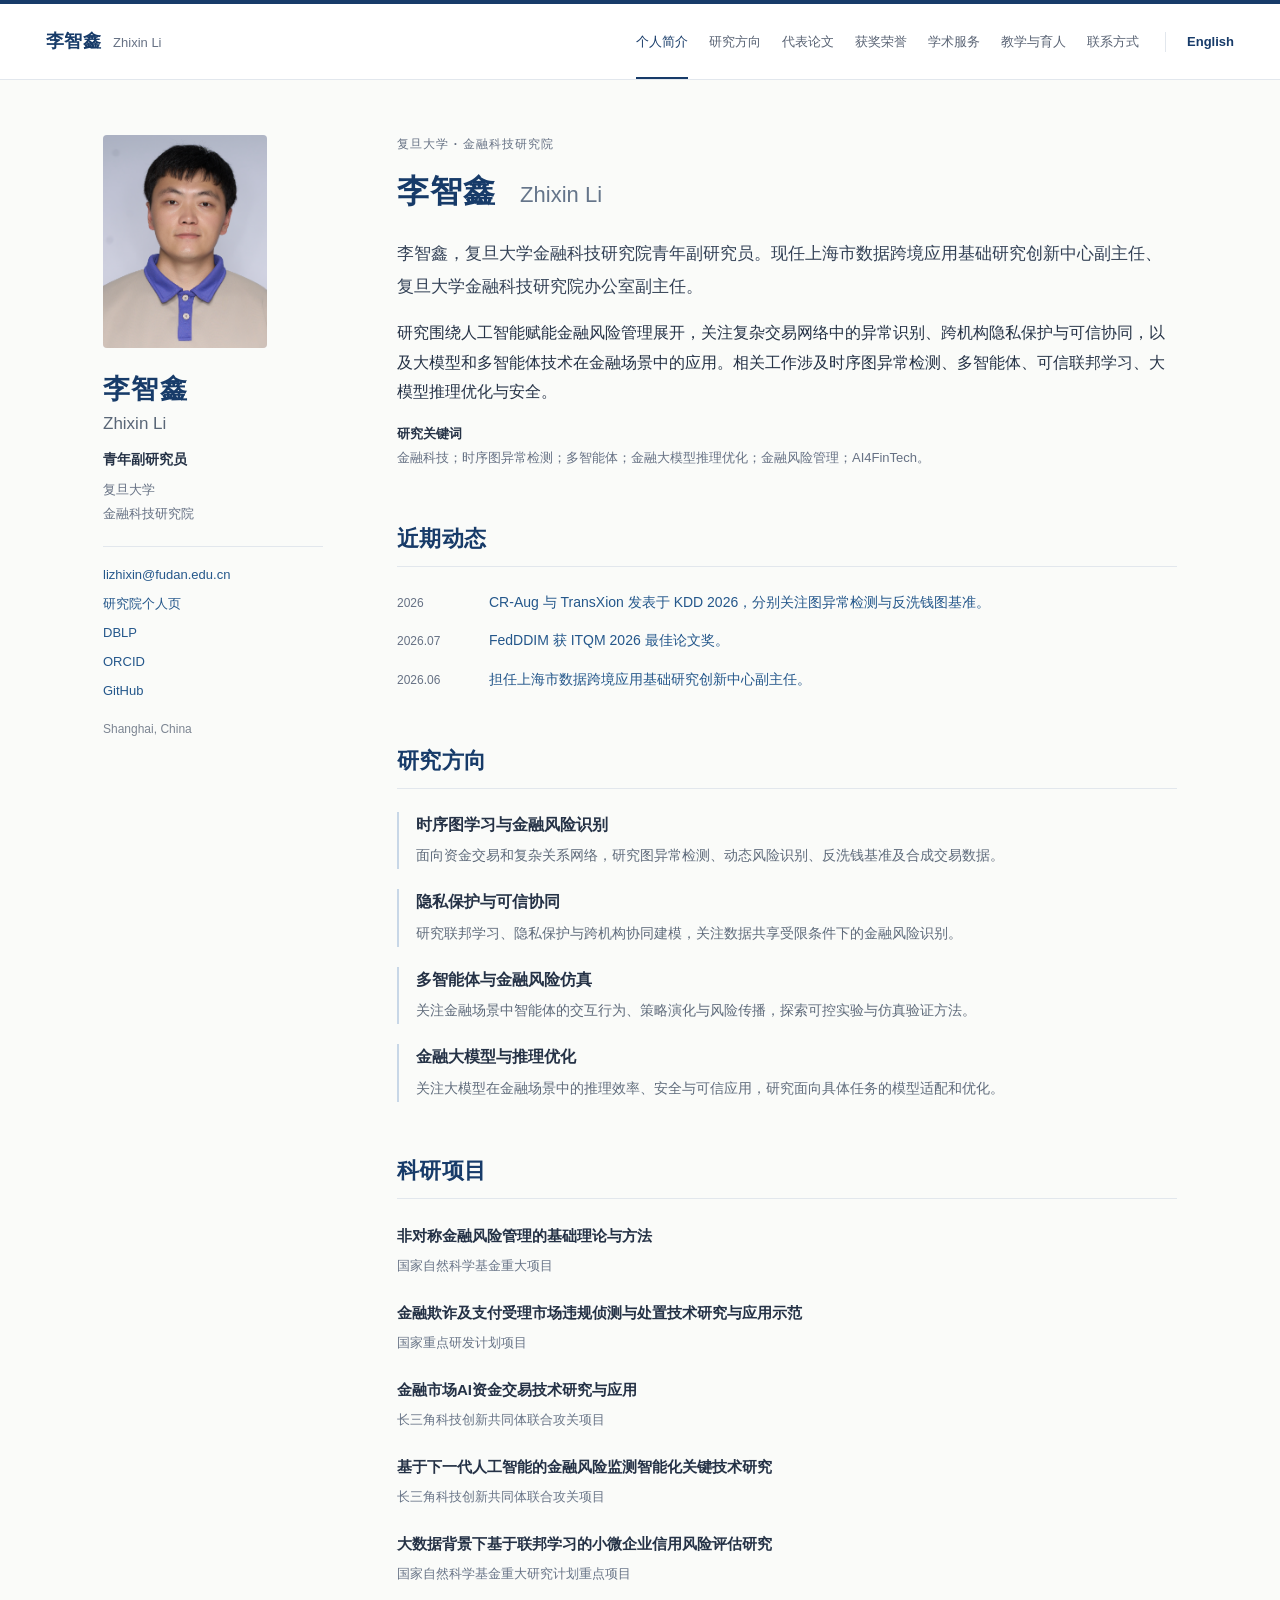
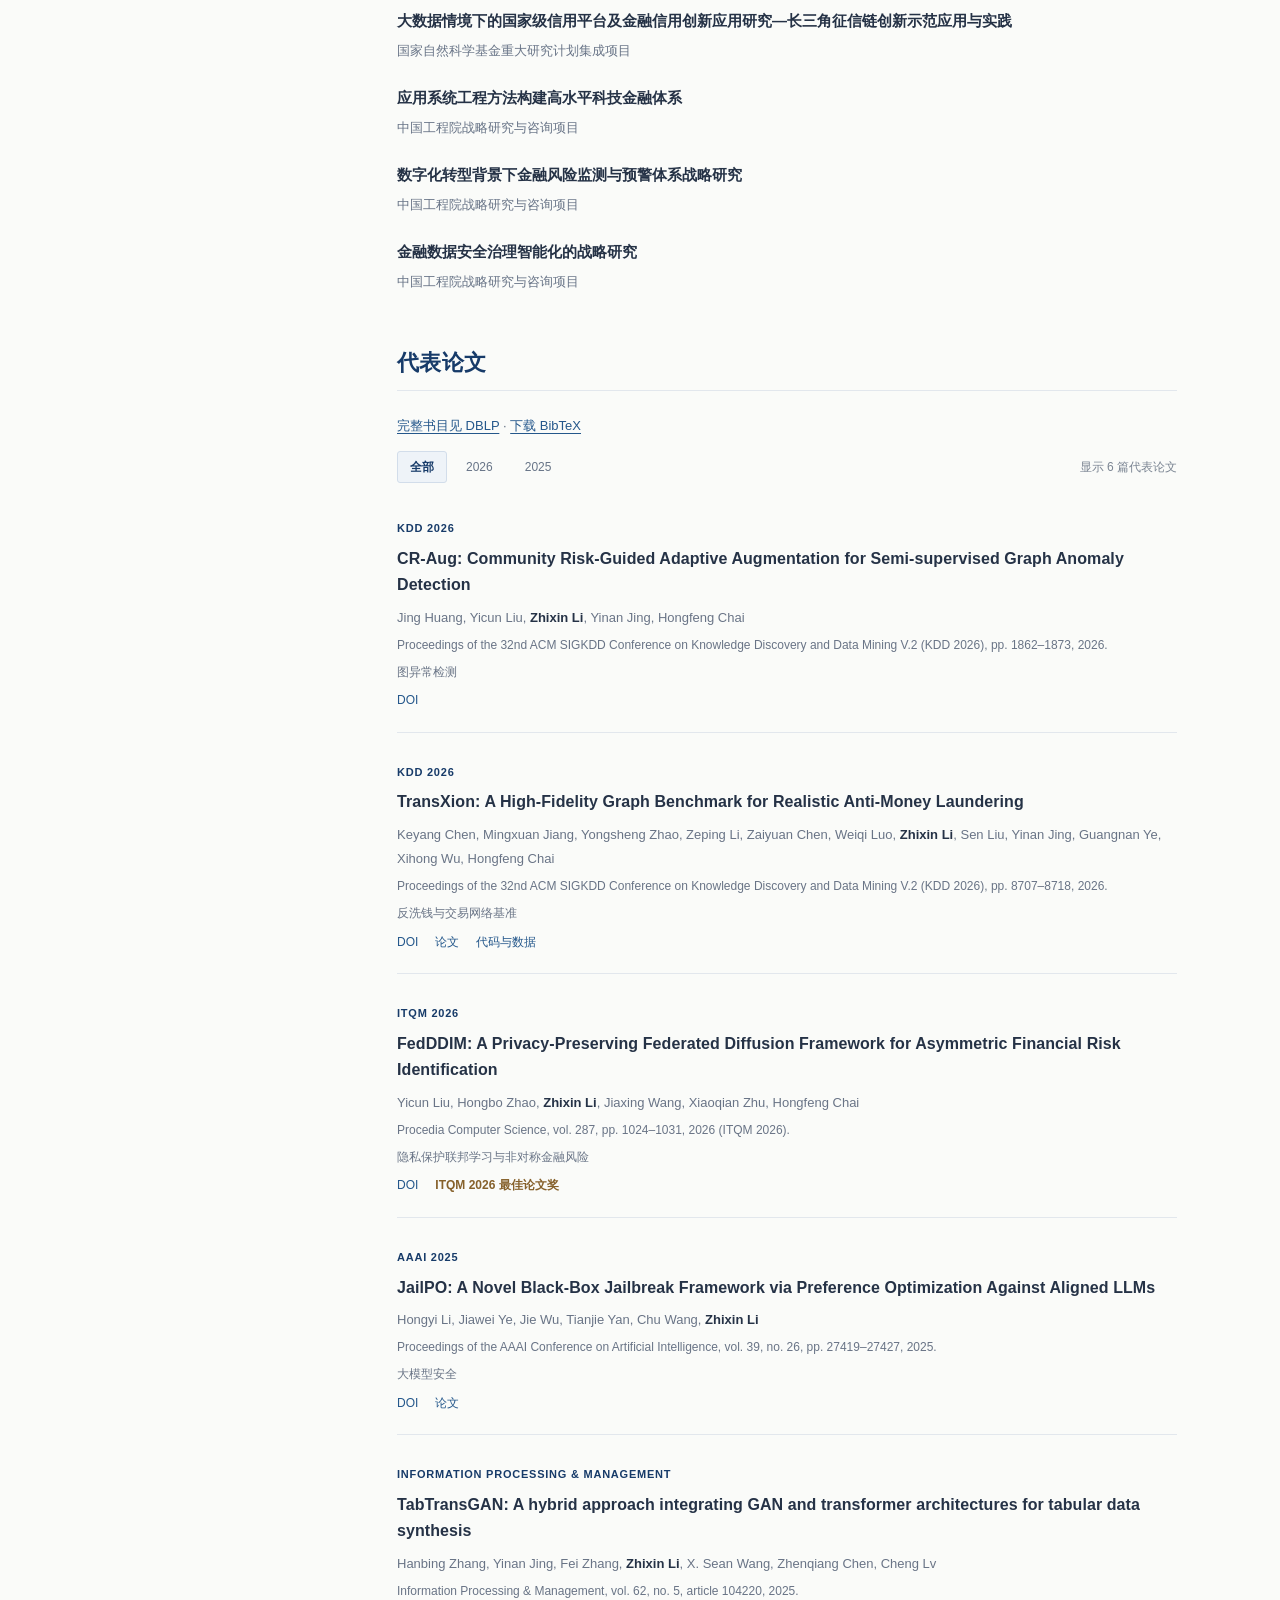
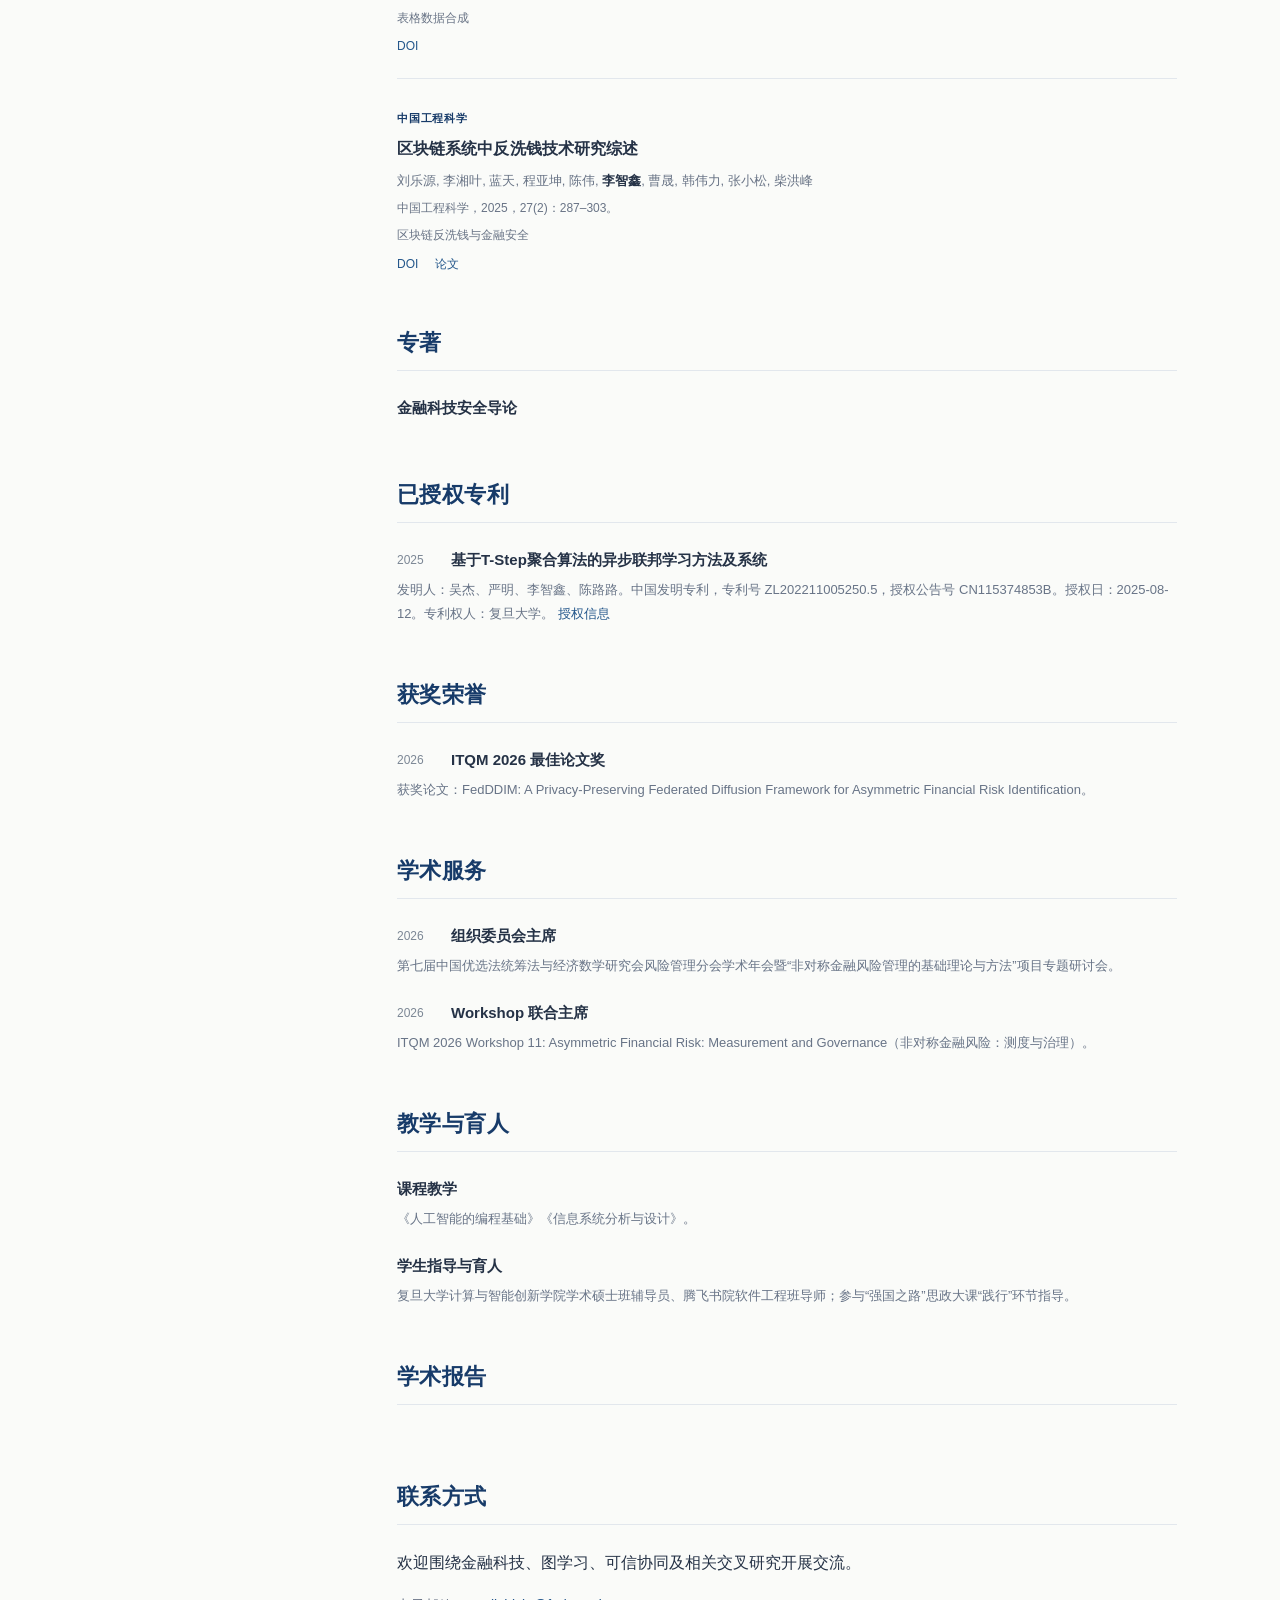
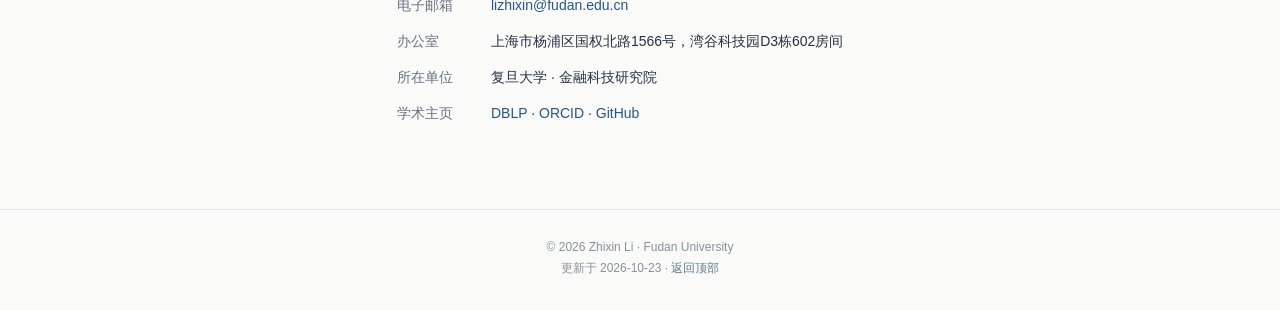
==== commit ac8404e8: "Revert profile information synchronization; restore previous homepage" ====
--- a/chinese/index.html
+++ b/chinese/index.html
@@ -3,13 +3,13 @@
 <head>
   <meta charset="utf-8">
   <meta name="viewport" content="width=device-width, initial-scale=1">
-  <meta name="description" content="李智鑫，复旦大学计算与智能创新学院青年副研究员，上海市数据跨境应用基础研究创新中心副主任。研究方向包括金融科技、时序图异常监测、多智能体系统、金融大模型推理优化与金融风险管理。">
+  <meta name="description" content="李智鑫，复旦大学金融科技研究院青年副研究员。研究方向包括金融科技、时序图异常检测、多智能体、金融大模型推理优化与金融风险管理。">
   <meta name="author" content="Zhixin Li">
   <meta name="theme-color" content="#173b69">
   <meta name="color-scheme" content="light">
   <meta property="og:type" content="profile">
   <meta property="og:title" content="李智鑫 | 复旦大学 · 个人主页">
-  <meta property="og:description" content="李智鑫，复旦大学计算与智能创新学院青年副研究员，上海市数据跨境应用基础研究创新中心副主任。研究方向包括金融科技、时序图异常监测、多智能体系统、金融大模型推理优化与金融风险管理。">
+  <meta property="og:description" content="李智鑫，复旦大学金融科技研究院青年副研究员。研究方向包括金融科技、时序图异常检测、多智能体、金融大模型推理优化与金融风险管理。">
   <meta property="og:url" content="https://jack-lizhixin.github.io/chinese/">
   <title>李智鑫 | 复旦大学 · 个人主页</title>
   <link rel="canonical" href="https://jack-lizhixin.github.io/chinese/">
@@ -18,7 +18,7 @@
   <link rel="alternate" hreflang="x-default" href="https://jack-lizhixin.github.io/">
   <link rel="icon" href="../assets/favicon.svg" type="image/svg+xml">
   <link rel="stylesheet" href="../assets/style.css">
-  <script type="application/ld+json">{"@context": "https://schema.org", "@type": "Person", "name": "Zhixin Li", "alternateName": "李智鑫", "jobTitle": "Associate Researcher (Young Scholar)", "affiliation": {"@type": "Organization", "name": "College of Computer Science and Artificial Intelligence, Fudan University"}, "email": "lizhixin@fudan.edu.cn", "url": "https://jack-lizhixin.github.io/", "sameAs": ["https://dblp.org/pid/82/7406-3.html", "https://orcid.org/0000-0002-9646-3047", "https://github.com/Jack-lizhiXin", "https://fintech.fudan.edu.cn/info/1005/1367.htm"]}</script>
+  <script type="application/ld+json">{"@context": "https://schema.org", "@type": "Person", "name": "Zhixin Li", "alternateName": "李智鑫", "jobTitle": "Associate Researcher (Young Scholar)", "affiliation": {"@type": "Organization", "name": "Fudan University"}, "email": "lizhixin@fudan.edu.cn", "url": "https://jack-lizhixin.github.io/", "sameAs": ["https://dblp.org/pid/82/7406-3.html", "https://orcid.org/0000-0002-9646-3047", "https://github.com/Jack-lizhiXin", "https://fintech.fudan.edu.cn/info/1005/1367.htm"]}</script>
   <script src="../assets/site.js" defer></script>
 </head>
 <body data-lang="zh" id="top">
@@ -34,7 +34,7 @@
       <h2 class="profile-name">李智鑫</h2>
       <p class="profile-name-en">Zhixin Li</p>
       <p class="profile-position">青年副研究员</p>
-      <p class="profile-meta">复旦大学<br>计算与智能创新学院</p>
+      <p class="profile-meta">复旦大学<br>金融科技研究院</p>
       <ul class="profile-links">
         <li><a href="mailto:lizhixin@fudan.edu.cn">lizhixin@fudan.edu.cn</a></li>
         <li><a href="https://fintech.fudan.edu.cn/info/1005/1367.htm">研究院个人页</a></li>
@@ -44,7 +44,7 @@
       </ul>
       <p class="profile-location">Shanghai, China</p>
     </aside>
-    <main id="main-content"><section class="section" id="about" aria-labelledby="heading-about"><p class="eyebrow">复旦大学 · 计算与智能创新学院</p><h1 id="heading-about">李智鑫 <span>Zhixin Li</span></h1><p class="lead">复旦大学计算与智能创新学院青年副研究员，上海市数据跨境应用基础研究创新中心副主任。</p><p class="bio-paragraph">研究方向包括金融科技、时序图异常监测、多智能体系统、金融大模型推理优化与金融风险管理。参与国家自然科学基金重大项目“非对称金融风险管理的基础理论与方法”研究。研究成果发表于KDD、AAAI等国际会议及期刊。</p><p class="section-note"><strong>研究关键词</strong><br>金融科技；时序图异常监测；多智能体系统；金融大模型推理优化；金融风险管理。</p></section><section class="section" id="news" aria-labelledby="heading-news"><h2 class="section-heading" id="heading-news">近期动态</h2><ul class="news-list"><li><time>2026</time><div><a href="#publications">CR-Aug 与 TransXion 发表于 KDD 2026，分别关注图异常检测与反洗钱图基准。</a></div></li><li><time>2026.07</time><div><a href="#honors">FedDDIM 获 ITQM 2026 最佳论文奖。</a></div></li><li><time>2026.06</time><div><a href="#about">担任上海市数据跨境应用基础研究创新中心副主任。</a></div></li></ul></section><section class="section" id="research" aria-labelledby="heading-research"><h2 class="section-heading" id="heading-research">研究方向</h2><ul class="research-list"><li><h3>时序图学习与金融风险识别</h3><p>面向资金交易和复杂关系网络，研究图异常检测、动态风险识别、反洗钱基准及合成交易数据。</p></li><li><h3>隐私保护与可信协同</h3><p>研究联邦学习、隐私保护与跨机构协同建模，关注数据共享受限条件下的金融风险识别。</p></li><li><h3>多智能体与金融风险仿真</h3><p>关注金融场景中智能体的交互行为、策略演化与风险传播，探索可控实验与仿真验证方法。</p></li><li><h3>金融大模型与推理优化</h3><p>关注大模型在金融场景中的推理效率、安全与可信应用，研究面向具体任务的模型适配和优化。</p></li></ul></section><section class="section" id="projects" aria-labelledby="heading-projects"><h2 class="section-heading" id="heading-projects">科研项目</h2><ul class="detail-list"><li><h3>非对称金融风险管理的基础理论与方法</h3><p>国家自然科学基金重大项目</p></li>
+    <main id="main-content"><section class="section" id="about" aria-labelledby="heading-about"><p class="eyebrow">复旦大学 · 金融科技研究院</p><h1 id="heading-about">李智鑫 <span>Zhixin Li</span></h1><p class="lead">李智鑫，复旦大学金融科技研究院青年副研究员。现任上海市数据跨境应用基础研究创新中心副主任、复旦大学金融科技研究院办公室副主任。</p><p class="bio-paragraph">研究围绕人工智能赋能金融风险管理展开，关注复杂交易网络中的异常识别、跨机构隐私保护与可信协同，以及大模型和多智能体技术在金融场景中的应用。相关工作涉及时序图异常检测、多智能体、可信联邦学习、大模型推理优化与安全。</p><p class="section-note"><strong>研究关键词</strong><br>金融科技；时序图异常检测；多智能体；金融大模型推理优化；金融风险管理；AI4FinTech。</p></section><section class="section" id="news" aria-labelledby="heading-news"><h2 class="section-heading" id="heading-news">近期动态</h2><ul class="news-list"><li><time>2026</time><div><a href="#publications">CR-Aug 与 TransXion 发表于 KDD 2026，分别关注图异常检测与反洗钱图基准。</a></div></li><li><time>2026.07</time><div><a href="#honors">FedDDIM 获 ITQM 2026 最佳论文奖。</a></div></li><li><time>2026.06</time><div><a href="#about">担任上海市数据跨境应用基础研究创新中心副主任。</a></div></li></ul></section><section class="section" id="research" aria-labelledby="heading-research"><h2 class="section-heading" id="heading-research">研究方向</h2><ul class="research-list"><li><h3>时序图学习与金融风险识别</h3><p>面向资金交易和复杂关系网络，研究图异常检测、动态风险识别、反洗钱基准及合成交易数据。</p></li><li><h3>隐私保护与可信协同</h3><p>研究联邦学习、隐私保护与跨机构协同建模，关注数据共享受限条件下的金融风险识别。</p></li><li><h3>多智能体与金融风险仿真</h3><p>关注金融场景中智能体的交互行为、策略演化与风险传播，探索可控实验与仿真验证方法。</p></li><li><h3>金融大模型与推理优化</h3><p>关注大模型在金融场景中的推理效率、安全与可信应用，研究面向具体任务的模型适配和优化。</p></li></ul></section><section class="section" id="projects" aria-labelledby="heading-projects"><h2 class="section-heading" id="heading-projects">科研项目</h2><ul class="detail-list"><li><h3>非对称金融风险管理的基础理论与方法</h3><p>国家自然科学基金重大项目</p></li>
 <li><h3>金融欺诈及支付受理市场违规侦测与处置技术研究与应用示范</h3><p>国家重点研发计划项目</p></li>
 <li><h3>金融市场AI资金交易技术研究与应用</h3><p>长三角科技创新共同体联合攻关项目</p></li>
 <li><h3>基于下一代人工智能的金融风险监测智能化关键技术研究</h3><p>长三角科技创新共同体联合攻关项目</p></li>
@@ -59,7 +59,7 @@
 <li class="publication" data-year="2025" id="paper-tabtransgan"><span class="pub-venue">Information Processing &amp; Management</span><h3 class="pub-title"><a href="https://doi.org/10.1016/j.ipm.2025.104220">TabTransGAN: A hybrid approach integrating GAN and transformer architectures for tabular data synthesis</a></h3><p class="pub-authors">Hanbing Zhang, Yinan Jing, Fei Zhang, <strong>Zhixin Li</strong>, X. Sean Wang, Zhenqiang Chen, Cheng Lv</p><p class="pub-meta">Information Processing &amp; Management, vol. 62, no. 5, article 104220, 2025.</p><p class="pub-meta">表格数据合成</p><p class="pub-links"><a href="https://doi.org/10.1016/j.ipm.2025.104220">DOI</a></p></li>
 <li class="publication" data-year="2025" id="paper-blockchain-aml-survey"><span class="pub-venue">中国工程科学</span><h3 class="pub-title"><a href="https://doi.org/10.15302/J-SSCAE-2024.11.025">区块链系统中反洗钱技术研究综述</a></h3><p class="pub-authors">刘乐源, 李湘叶, 蓝天, 程亚坤, 陈伟, <strong>李智鑫</strong>, 曹晟, 韩伟力, 张小松, 柴洪峰</p><p class="pub-meta">中国工程科学，2025，27(2)：287–303。</p><p class="pub-meta">区块链反洗钱与金融安全</p><p class="pub-links"><a href="https://doi.org/10.15302/J-SSCAE-2024.11.025">DOI</a> <a href="https://www.engineering.org.cn/sscae/CN/1160106875662426752">论文</a></p></li></ol></section><section class="section" id="books" aria-labelledby="heading-books"><h2 class="section-heading" id="heading-books">专著</h2><ul class="detail-list"><li><h3>金融科技安全导论</h3><p></p></li></ul></section><section class="section" id="patents" aria-labelledby="heading-patents"><h2 class="section-heading" id="heading-patents">已授权专利</h2><ul class="detail-list"><li><h3><span class="item-year">2025</span>基于T-Step聚合算法的异步联邦学习方法及系统</h3><p>发明人：吴杰、严明、李智鑫、陈路路。中国发明专利，专利号 ZL202211005250.5，授权公告号 CN115374853B。授权日：2025-08-12。专利权人：复旦大学。 <a href="https://patents.google.com/patent/CN115374853B/zh">授权信息</a></p></li></ul></section><section class="section" id="honors" aria-labelledby="heading-honors"><h2 class="section-heading" id="heading-honors">获奖荣誉</h2><ul class="detail-list"><li><h3><span class="item-year">2026</span>ITQM 2026 最佳论文奖</h3><p>获奖论文：FedDDIM: A Privacy-Preserving Federated Diffusion Framework for Asymmetric Financial Risk Identification。</p></li></ul></section><section class="section" id="service" aria-labelledby="heading-service"><h2 class="section-heading" id="heading-service">学术服务</h2><ul class="detail-list"><li><h3><span class="item-year">2026</span>组织委员会主席</h3><p>第七届中国优选法统筹法与经济数学研究会风险管理分会学术年会暨“非对称金融风险管理的基础理论与方法”项目专题研讨会。</p></li>
 <li><h3><span class="item-year">2026</span>Workshop 联合主席</h3><p>ITQM 2026 Workshop 11: Asymmetric Financial Risk: Measurement and Governance（非对称金融风险：测度与治理）。</p></li></ul></section><section class="section" id="teaching" aria-labelledby="heading-teaching"><h2 class="section-heading" id="heading-teaching">教学与育人</h2><ul class="detail-list"><li><h3>课程教学</h3><p>《人工智能的编程基础》《信息系统分析与设计》。</p></li>
-<li><h3>学生指导与育人</h3><p>复旦大学计算与智能创新学院学术硕士班辅导员、腾飞书院软件工程班导师；参与“强国之路”思政大课“践行”环节指导。</p></li></ul></section><section class="section" id="talks" aria-labelledby="heading-talks"><h2 class="section-heading" id="heading-talks">学术报告</h2><ul class="detail-list"></ul></section><section class="section" id="contact" aria-labelledby="heading-contact"><h2 class="section-heading" id="heading-contact">联系方式</h2><p>欢迎围绕金融科技、图学习、可信协同及相关交叉研究开展交流。</p><dl class="contact-list"><dt>电子邮箱</dt><dd><a href="mailto:lizhixin@fudan.edu.cn">lizhixin@fudan.edu.cn</a></dd><dt>办公室</dt><dd>上海市杨浦区国权北路1566号，湾谷科技园D3栋602房间</dd><dt>所在单位</dt><dd>复旦大学 · 计算与智能创新学院</dd><dt>学术主页</dt><dd><a href="https://dblp.org/pid/82/7406-3.html">DBLP</a> · <a href="https://orcid.org/0000-0002-9646-3047">ORCID</a> · <a href="https://github.com/Jack-lizhiXin">GitHub</a></dd></dl></section></main>
+<li><h3>学生指导与育人</h3><p>复旦大学计算与智能创新学院学术硕士班辅导员、腾飞书院软件工程班导师；参与“强国之路”思政大课“践行”环节指导。</p></li></ul></section><section class="section" id="talks" aria-labelledby="heading-talks"><h2 class="section-heading" id="heading-talks">学术报告</h2><ul class="detail-list"></ul></section><section class="section" id="contact" aria-labelledby="heading-contact"><h2 class="section-heading" id="heading-contact">联系方式</h2><p>欢迎围绕金融科技、图学习、可信协同及相关交叉研究开展交流。</p><dl class="contact-list"><dt>电子邮箱</dt><dd><a href="mailto:lizhixin@fudan.edu.cn">lizhixin@fudan.edu.cn</a></dd><dt>办公室</dt><dd>上海市杨浦区国权北路1566号，湾谷科技园D3栋602房间</dd><dt>所在单位</dt><dd>复旦大学 · 金融科技研究院</dd><dt>学术主页</dt><dd><a href="https://dblp.org/pid/82/7406-3.html">DBLP</a> · <a href="https://orcid.org/0000-0002-9646-3047">ORCID</a> · <a href="https://github.com/Jack-lizhiXin">GitHub</a></dd></dl></section></main>
   </div>
   <footer class="site-footer"><div>© 2026 Zhixin Li · Fudan University</div><div>更新于 2026-10-23 · <a href="#top">返回顶部</a></div></footer>
 </body>
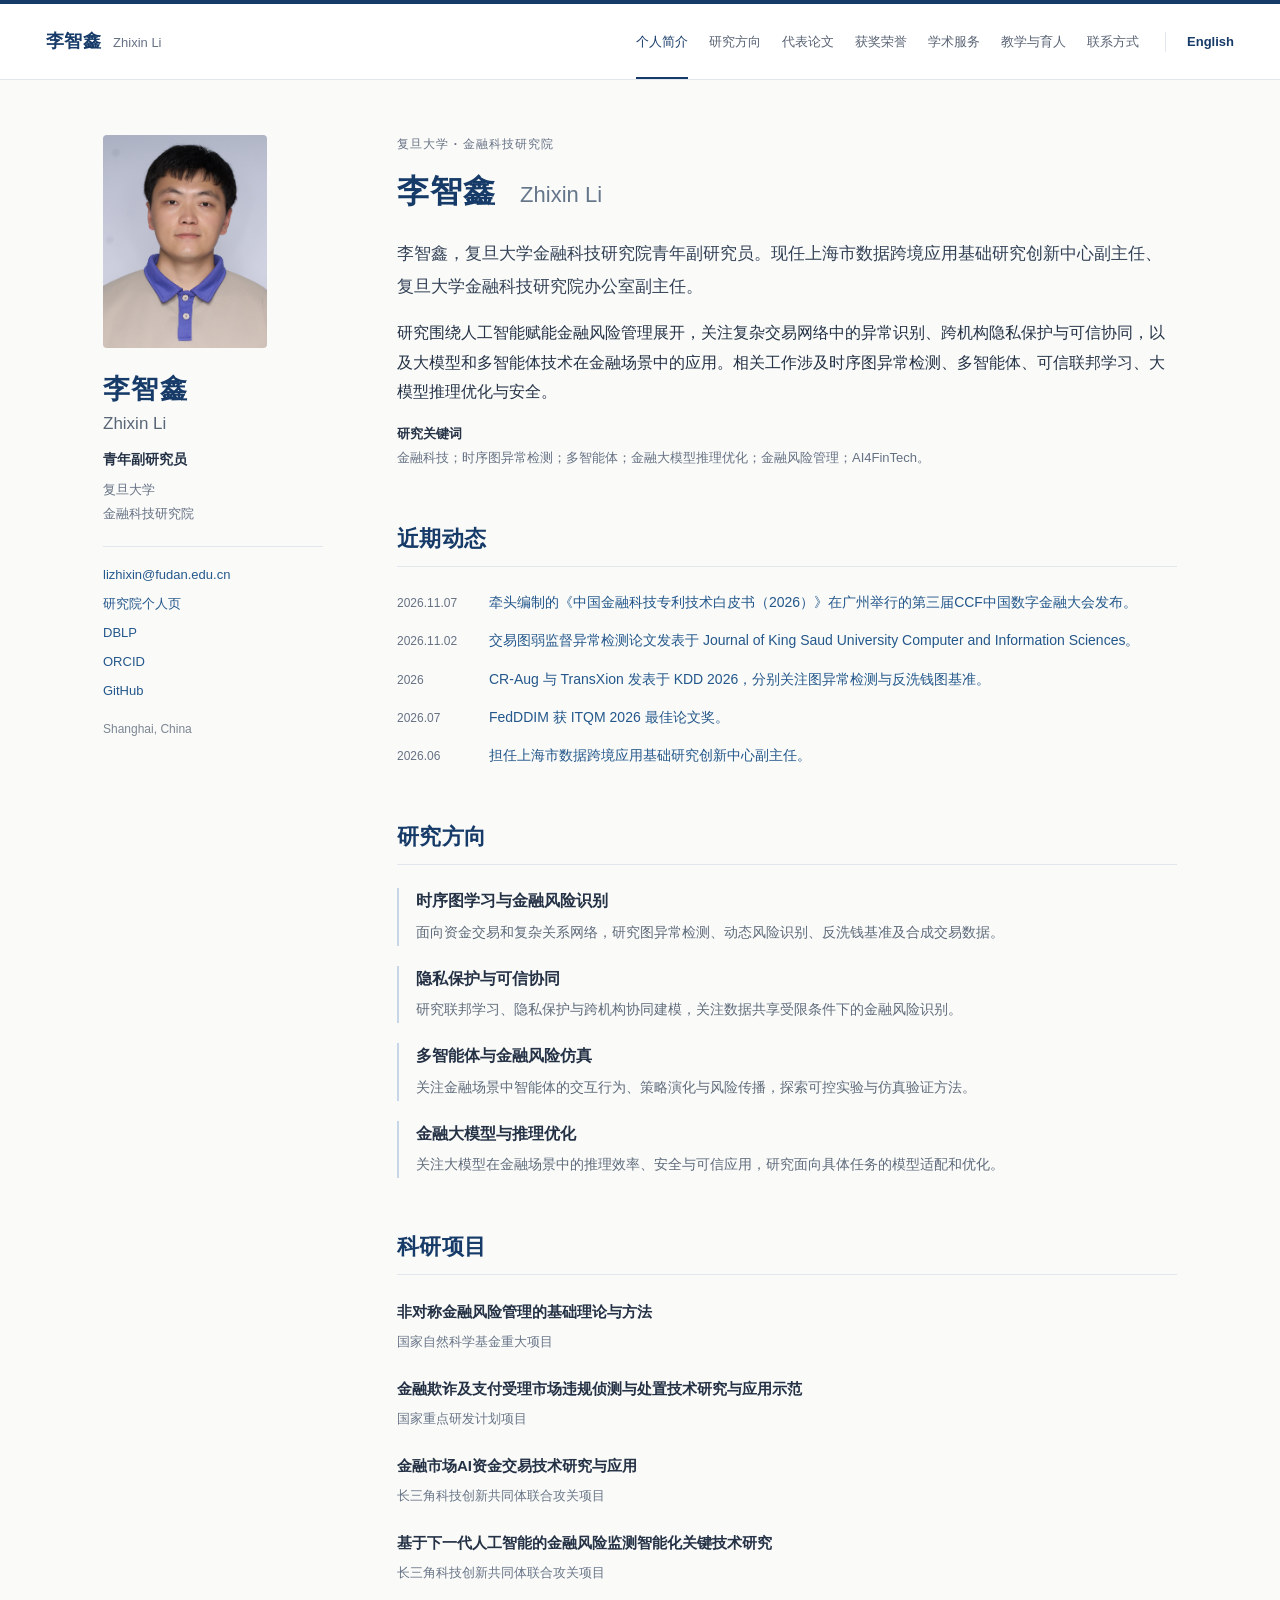
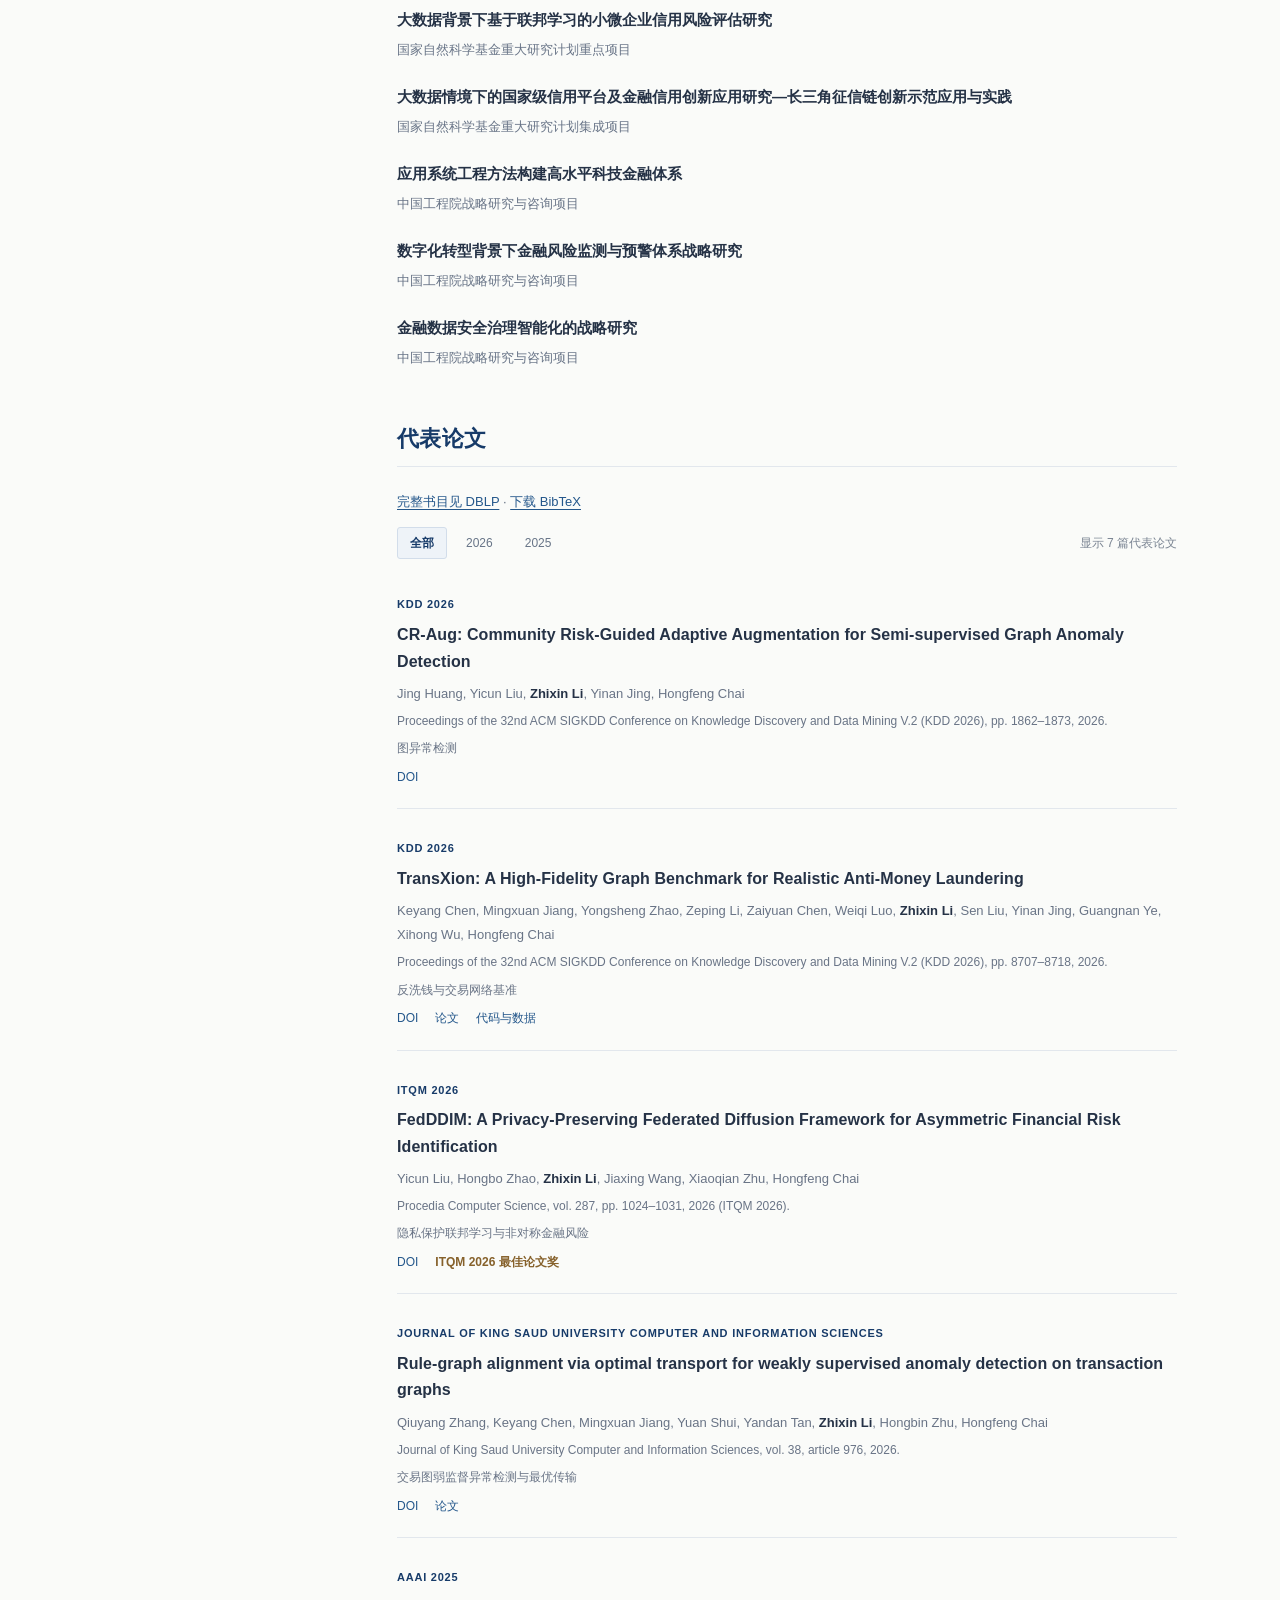
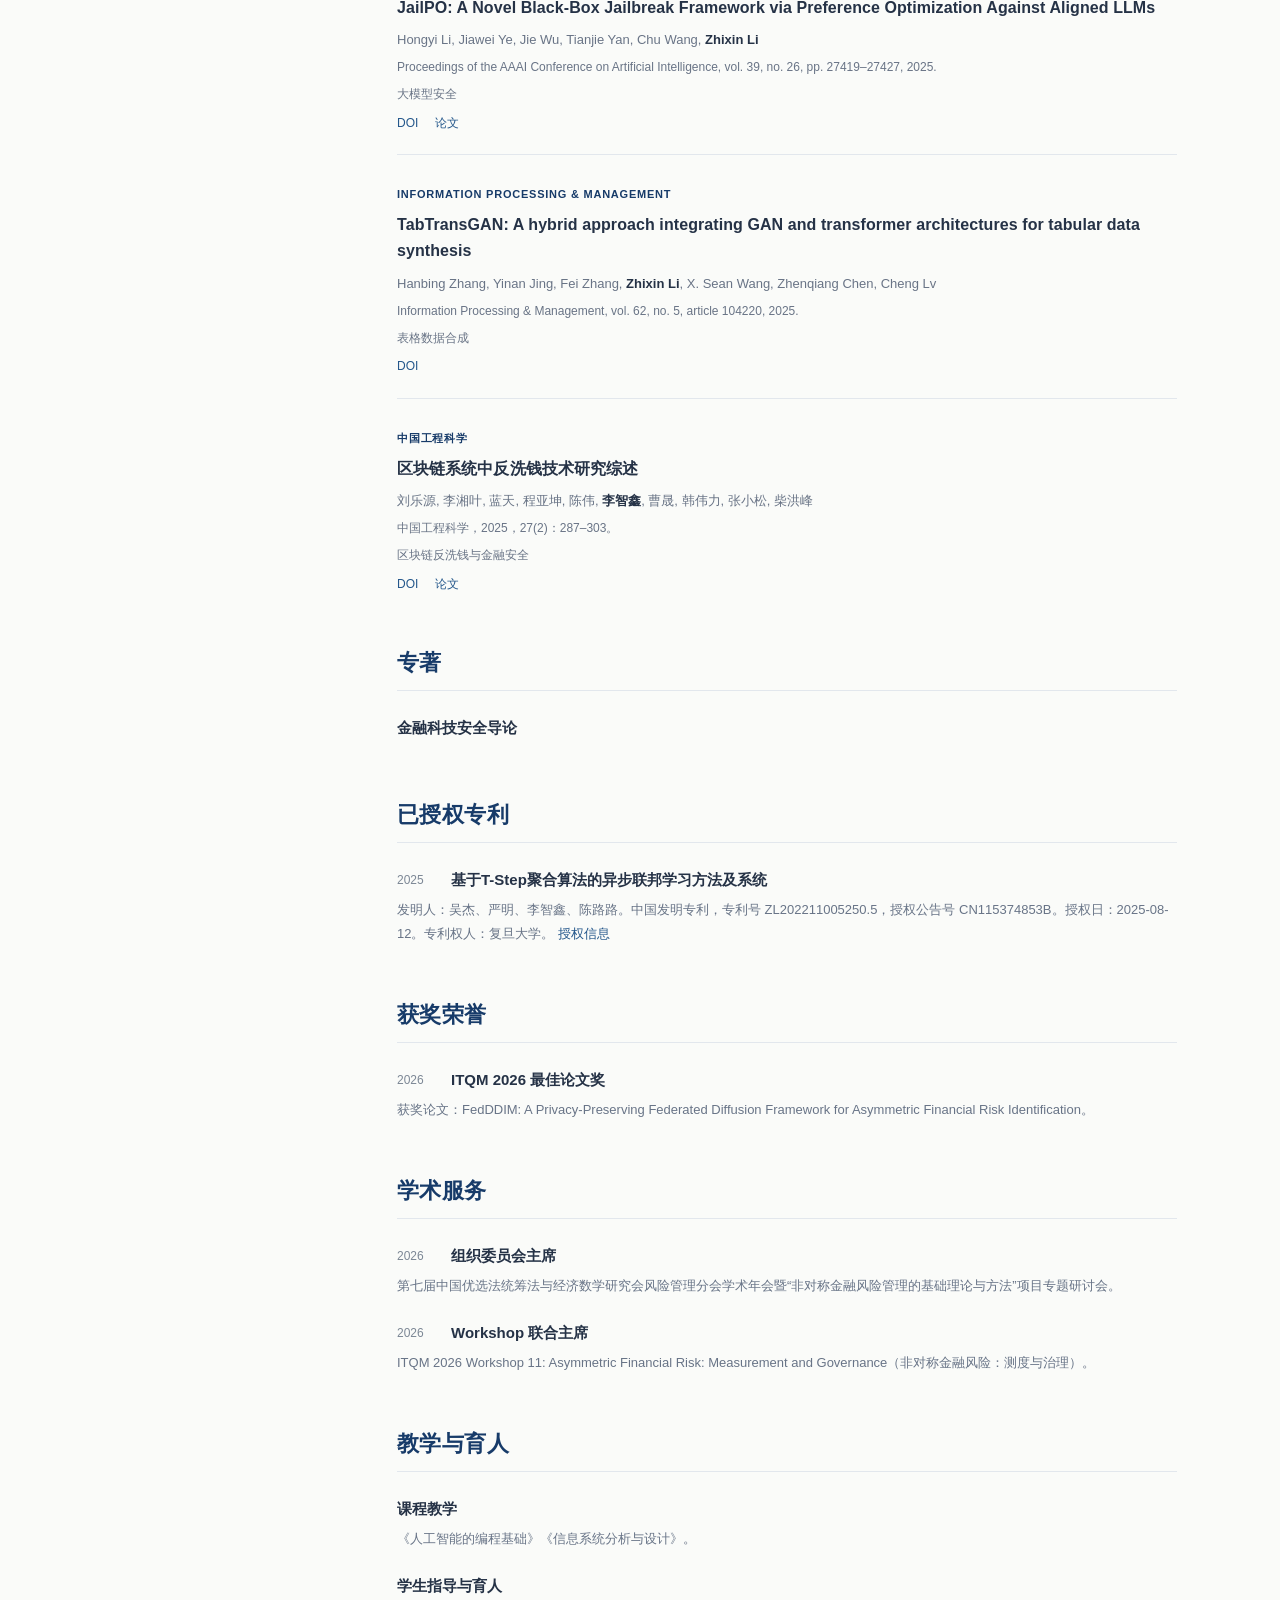
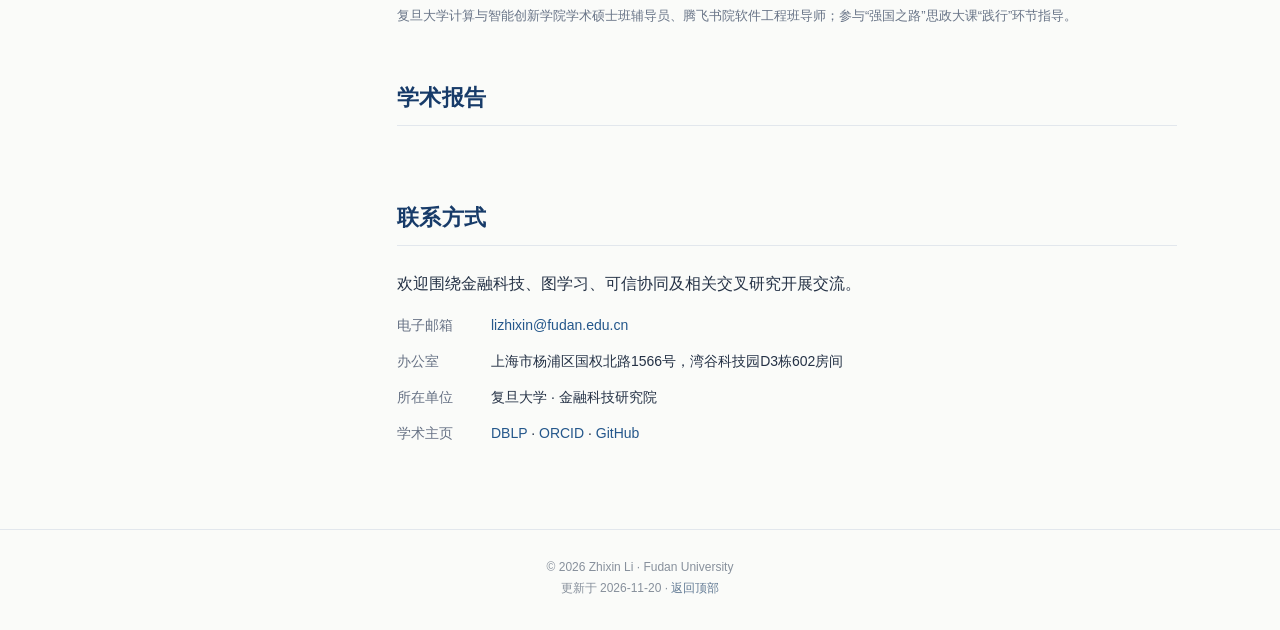
==== commit 490e962b: "Add 2026 whitepaper release and newly published transaction-graph paper" ====
--- a/chinese/index.html
+++ b/chinese/index.html
@@ -44,7 +44,7 @@
       </ul>
       <p class="profile-location">Shanghai, China</p>
     </aside>
-    <main id="main-content"><section class="section" id="about" aria-labelledby="heading-about"><p class="eyebrow">复旦大学 · 金融科技研究院</p><h1 id="heading-about">李智鑫 <span>Zhixin Li</span></h1><p class="lead">李智鑫，复旦大学金融科技研究院青年副研究员。现任上海市数据跨境应用基础研究创新中心副主任、复旦大学金融科技研究院办公室副主任。</p><p class="bio-paragraph">研究围绕人工智能赋能金融风险管理展开，关注复杂交易网络中的异常识别、跨机构隐私保护与可信协同，以及大模型和多智能体技术在金融场景中的应用。相关工作涉及时序图异常检测、多智能体、可信联邦学习、大模型推理优化与安全。</p><p class="section-note"><strong>研究关键词</strong><br>金融科技；时序图异常检测；多智能体；金融大模型推理优化；金融风险管理；AI4FinTech。</p></section><section class="section" id="news" aria-labelledby="heading-news"><h2 class="section-heading" id="heading-news">近期动态</h2><ul class="news-list"><li><time>2026</time><div><a href="#publications">CR-Aug 与 TransXion 发表于 KDD 2026，分别关注图异常检测与反洗钱图基准。</a></div></li><li><time>2026.07</time><div><a href="#honors">FedDDIM 获 ITQM 2026 最佳论文奖。</a></div></li><li><time>2026.06</time><div><a href="#about">担任上海市数据跨境应用基础研究创新中心副主任。</a></div></li></ul></section><section class="section" id="research" aria-labelledby="heading-research"><h2 class="section-heading" id="heading-research">研究方向</h2><ul class="research-list"><li><h3>时序图学习与金融风险识别</h3><p>面向资金交易和复杂关系网络，研究图异常检测、动态风险识别、反洗钱基准及合成交易数据。</p></li><li><h3>隐私保护与可信协同</h3><p>研究联邦学习、隐私保护与跨机构协同建模，关注数据共享受限条件下的金融风险识别。</p></li><li><h3>多智能体与金融风险仿真</h3><p>关注金融场景中智能体的交互行为、策略演化与风险传播，探索可控实验与仿真验证方法。</p></li><li><h3>金融大模型与推理优化</h3><p>关注大模型在金融场景中的推理效率、安全与可信应用，研究面向具体任务的模型适配和优化。</p></li></ul></section><section class="section" id="projects" aria-labelledby="heading-projects"><h2 class="section-heading" id="heading-projects">科研项目</h2><ul class="detail-list"><li><h3>非对称金融风险管理的基础理论与方法</h3><p>国家自然科学基金重大项目</p></li>
+    <main id="main-content"><section class="section" id="about" aria-labelledby="heading-about"><p class="eyebrow">复旦大学 · 金融科技研究院</p><h1 id="heading-about">李智鑫 <span>Zhixin Li</span></h1><p class="lead">李智鑫，复旦大学金融科技研究院青年副研究员。现任上海市数据跨境应用基础研究创新中心副主任、复旦大学金融科技研究院办公室副主任。</p><p class="bio-paragraph">研究围绕人工智能赋能金融风险管理展开，关注复杂交易网络中的异常识别、跨机构隐私保护与可信协同，以及大模型和多智能体技术在金融场景中的应用。相关工作涉及时序图异常检测、多智能体、可信联邦学习、大模型推理优化与安全。</p><p class="section-note"><strong>研究关键词</strong><br>金融科技；时序图异常检测；多智能体；金融大模型推理优化；金融风险管理；AI4FinTech。</p></section><section class="section" id="news" aria-labelledby="heading-news"><h2 class="section-heading" id="heading-news">近期动态</h2><ul class="news-list"><li><time>2026.11.07</time><div><a href="https://fintech.fudan.edu.cn/info/1002/1658.htm">牵头编制的《中国金融科技专利技术白皮书（2026）》在广州举行的第三届CCF中国数字金融大会发布。</a></div></li><li><time>2026.11.02</time><div><a href="#paper-rule-graph-alignment">交易图弱监督异常检测论文发表于 Journal of King Saud University Computer and Information Sciences。</a></div></li><li><time>2026</time><div><a href="#publications">CR-Aug 与 TransXion 发表于 KDD 2026，分别关注图异常检测与反洗钱图基准。</a></div></li><li><time>2026.07</time><div><a href="#honors">FedDDIM 获 ITQM 2026 最佳论文奖。</a></div></li><li><time>2026.06</time><div><a href="#about">担任上海市数据跨境应用基础研究创新中心副主任。</a></div></li></ul></section><section class="section" id="research" aria-labelledby="heading-research"><h2 class="section-heading" id="heading-research">研究方向</h2><ul class="research-list"><li><h3>时序图学习与金融风险识别</h3><p>面向资金交易和复杂关系网络，研究图异常检测、动态风险识别、反洗钱基准及合成交易数据。</p></li><li><h3>隐私保护与可信协同</h3><p>研究联邦学习、隐私保护与跨机构协同建模，关注数据共享受限条件下的金融风险识别。</p></li><li><h3>多智能体与金融风险仿真</h3><p>关注金融场景中智能体的交互行为、策略演化与风险传播，探索可控实验与仿真验证方法。</p></li><li><h3>金融大模型与推理优化</h3><p>关注大模型在金融场景中的推理效率、安全与可信应用，研究面向具体任务的模型适配和优化。</p></li></ul></section><section class="section" id="projects" aria-labelledby="heading-projects"><h2 class="section-heading" id="heading-projects">科研项目</h2><ul class="detail-list"><li><h3>非对称金融风险管理的基础理论与方法</h3><p>国家自然科学基金重大项目</p></li>
 <li><h3>金融欺诈及支付受理市场违规侦测与处置技术研究与应用示范</h3><p>国家重点研发计划项目</p></li>
 <li><h3>金融市场AI资金交易技术研究与应用</h3><p>长三角科技创新共同体联合攻关项目</p></li>
 <li><h3>基于下一代人工智能的金融风险监测智能化关键技术研究</h3><p>长三角科技创新共同体联合攻关项目</p></li>
@@ -52,15 +52,16 @@
 <li><h3>大数据情境下的国家级信用平台及金融信用创新应用研究—长三角征信链创新示范应用与实践</h3><p>国家自然科学基金重大研究计划集成项目</p></li>
 <li><h3>应用系统工程方法构建高水平科技金融体系</h3><p>中国工程院战略研究与咨询项目</p></li>
 <li><h3>数字化转型背景下金融风险监测与预警体系战略研究</h3><p>中国工程院战略研究与咨询项目</p></li>
-<li><h3>金融数据安全治理智能化的战略研究</h3><p>中国工程院战略研究与咨询项目</p></li></ul></section><section class="section" id="publications" aria-labelledby="heading-publications"><h2 class="section-heading" id="heading-publications">代表论文</h2><p class="section-note"><a href="https://dblp.org/pid/82/7406-3.html">完整书目见 DBLP</a> · <a href="../publications.bib" download>下载 BibTeX</a></p><div class="publication-toolbar"><div class="year-filters" role="group" aria-label="按发表年份筛选论文"><button class="year-filter" type="button" data-year="all" aria-pressed="true" aria-controls="publication-list">全部</button><button class="year-filter" type="button" data-year="2026" aria-pressed="false" aria-controls="publication-list">2026</button><button class="year-filter" type="button" data-year="2025" aria-pressed="false" aria-controls="publication-list">2025</button></div><span id="publication-count" role="status" aria-live="polite" data-zh-template="显示 {n} 篇代表论文" data-en-template="{n} selected publications">显示 6 篇代表论文</span></div><ol class="publication-list" id="publication-list"><li class="publication" data-year="2026" id="paper-cr-aug"><span class="pub-venue">KDD 2026</span><h3 class="pub-title"><a href="https://doi.org/10.1145/3770855.3818003">CR-Aug: Community Risk-Guided Adaptive Augmentation for Semi-supervised Graph Anomaly Detection</a></h3><p class="pub-authors">Jing Huang, Yicun Liu, <strong>Zhixin Li</strong>, Yinan Jing, Hongfeng Chai</p><p class="pub-meta">Proceedings of the 32nd ACM SIGKDD Conference on Knowledge Discovery and Data Mining V.2 (KDD 2026), pp. 1862–1873, 2026.</p><p class="pub-meta">图异常检测</p><p class="pub-links"><a href="https://doi.org/10.1145/3770855.3818003">DOI</a></p></li>
+<li><h3>金融数据安全治理智能化的战略研究</h3><p>中国工程院战略研究与咨询项目</p></li></ul></section><section class="section" id="publications" aria-labelledby="heading-publications"><h2 class="section-heading" id="heading-publications">代表论文</h2><p class="section-note"><a href="https://dblp.org/pid/82/7406-3.html">完整书目见 DBLP</a> · <a href="../publications.bib" download>下载 BibTeX</a></p><div class="publication-toolbar"><div class="year-filters" role="group" aria-label="按发表年份筛选论文"><button class="year-filter" type="button" data-year="all" aria-pressed="true" aria-controls="publication-list">全部</button><button class="year-filter" type="button" data-year="2026" aria-pressed="false" aria-controls="publication-list">2026</button><button class="year-filter" type="button" data-year="2025" aria-pressed="false" aria-controls="publication-list">2025</button></div><span id="publication-count" role="status" aria-live="polite" data-zh-template="显示 {n} 篇代表论文" data-en-template="{n} selected publications">显示 7 篇代表论文</span></div><ol class="publication-list" id="publication-list"><li class="publication" data-year="2026" id="paper-cr-aug"><span class="pub-venue">KDD 2026</span><h3 class="pub-title"><a href="https://doi.org/10.1145/3770855.3818003">CR-Aug: Community Risk-Guided Adaptive Augmentation for Semi-supervised Graph Anomaly Detection</a></h3><p class="pub-authors">Jing Huang, Yicun Liu, <strong>Zhixin Li</strong>, Yinan Jing, Hongfeng Chai</p><p class="pub-meta">Proceedings of the 32nd ACM SIGKDD Conference on Knowledge Discovery and Data Mining V.2 (KDD 2026), pp. 1862–1873, 2026.</p><p class="pub-meta">图异常检测</p><p class="pub-links"><a href="https://doi.org/10.1145/3770855.3818003">DOI</a></p></li>
 <li class="publication" data-year="2026" id="paper-transxion"><span class="pub-venue">KDD 2026</span><h3 class="pub-title"><a href="https://doi.org/10.1145/3770855.3817550">TransXion: A High-Fidelity Graph Benchmark for Realistic Anti-Money Laundering</a></h3><p class="pub-authors">Keyang Chen, Mingxuan Jiang, Yongsheng Zhao, Zeping Li, Zaiyuan Chen, Weiqi Luo, <strong>Zhixin Li</strong>, Sen Liu, Yinan Jing, Guangnan Ye, Xihong Wu, Hongfeng Chai</p><p class="pub-meta">Proceedings of the 32nd ACM SIGKDD Conference on Knowledge Discovery and Data Mining V.2 (KDD 2026), pp. 8707–8718, 2026.</p><p class="pub-meta">反洗钱与交易网络基准</p><p class="pub-links"><a href="https://doi.org/10.1145/3770855.3817550">DOI</a> <a href="https://arxiv.org/abs/2604.17420">论文</a> <a href="https://github.com/chaos-max/TransXion">代码与数据</a></p></li>
 <li class="publication" data-year="2026" id="paper-fedddim"><span class="pub-venue">ITQM 2026</span><h3 class="pub-title"><a href="https://doi.org/10.1016/j.procs.2026.08.143">FedDDIM: A Privacy-Preserving Federated Diffusion Framework for Asymmetric Financial Risk Identification</a></h3><p class="pub-authors">Yicun Liu, Hongbo Zhao, <strong>Zhixin Li</strong>, Jiaxing Wang, Xiaoqian Zhu, Hongfeng Chai</p><p class="pub-meta">Procedia Computer Science, vol. 287, pp. 1024–1031, 2026 (ITQM 2026).</p><p class="pub-meta">隐私保护联邦学习与非对称金融风险</p><p class="pub-links"><a href="https://doi.org/10.1016/j.procs.2026.08.143">DOI</a><span class="pub-award">ITQM 2026 最佳论文奖</span></p></li>
+<li class="publication" data-year="2026" id="paper-rule-graph-alignment"><span class="pub-venue">Journal of King Saud University Computer and Information Sciences</span><h3 class="pub-title"><a href="https://doi.org/10.1007/s44443-026-01381-3">Rule-graph alignment via optimal transport for weakly supervised anomaly detection on transaction graphs</a></h3><p class="pub-authors">Qiuyang Zhang, Keyang Chen, Mingxuan Jiang, Yuan Shui, Yandan Tan, <strong>Zhixin Li</strong>, Hongbin Zhu, Hongfeng Chai</p><p class="pub-meta">Journal of King Saud University Computer and Information Sciences, vol. 38, article 976, 2026.</p><p class="pub-meta">交易图弱监督异常检测与最优传输</p><p class="pub-links"><a href="https://doi.org/10.1007/s44443-026-01381-3">DOI</a> <a href="https://link.springer.com/article/10.1007/s44443-026-01381-3">论文</a></p></li>
 <li class="publication" data-year="2025" id="paper-jailpo"><span class="pub-venue">AAAI 2025</span><h3 class="pub-title"><a href="https://doi.org/10.1609/aaai.v39i26.34953">JailPO: A Novel Black-Box Jailbreak Framework via Preference Optimization Against Aligned LLMs</a></h3><p class="pub-authors">Hongyi Li, Jiawei Ye, Jie Wu, Tianjie Yan, Chu Wang, <strong>Zhixin Li</strong></p><p class="pub-meta">Proceedings of the AAAI Conference on Artificial Intelligence, vol. 39, no. 26, pp. 27419–27427, 2025.</p><p class="pub-meta">大模型安全</p><p class="pub-links"><a href="https://doi.org/10.1609/aaai.v39i26.34953">DOI</a> <a href="https://ojs.aaai.org/index.php/AAAI/article/view/34953">论文</a></p></li>
 <li class="publication" data-year="2025" id="paper-tabtransgan"><span class="pub-venue">Information Processing &amp; Management</span><h3 class="pub-title"><a href="https://doi.org/10.1016/j.ipm.2025.104220">TabTransGAN: A hybrid approach integrating GAN and transformer architectures for tabular data synthesis</a></h3><p class="pub-authors">Hanbing Zhang, Yinan Jing, Fei Zhang, <strong>Zhixin Li</strong>, X. Sean Wang, Zhenqiang Chen, Cheng Lv</p><p class="pub-meta">Information Processing &amp; Management, vol. 62, no. 5, article 104220, 2025.</p><p class="pub-meta">表格数据合成</p><p class="pub-links"><a href="https://doi.org/10.1016/j.ipm.2025.104220">DOI</a></p></li>
 <li class="publication" data-year="2025" id="paper-blockchain-aml-survey"><span class="pub-venue">中国工程科学</span><h3 class="pub-title"><a href="https://doi.org/10.15302/J-SSCAE-2024.11.025">区块链系统中反洗钱技术研究综述</a></h3><p class="pub-authors">刘乐源, 李湘叶, 蓝天, 程亚坤, 陈伟, <strong>李智鑫</strong>, 曹晟, 韩伟力, 张小松, 柴洪峰</p><p class="pub-meta">中国工程科学，2025，27(2)：287–303。</p><p class="pub-meta">区块链反洗钱与金融安全</p><p class="pub-links"><a href="https://doi.org/10.15302/J-SSCAE-2024.11.025">DOI</a> <a href="https://www.engineering.org.cn/sscae/CN/1160106875662426752">论文</a></p></li></ol></section><section class="section" id="books" aria-labelledby="heading-books"><h2 class="section-heading" id="heading-books">专著</h2><ul class="detail-list"><li><h3>金融科技安全导论</h3><p></p></li></ul></section><section class="section" id="patents" aria-labelledby="heading-patents"><h2 class="section-heading" id="heading-patents">已授权专利</h2><ul class="detail-list"><li><h3><span class="item-year">2025</span>基于T-Step聚合算法的异步联邦学习方法及系统</h3><p>发明人：吴杰、严明、李智鑫、陈路路。中国发明专利，专利号 ZL202211005250.5，授权公告号 CN115374853B。授权日：2025-08-12。专利权人：复旦大学。 <a href="https://patents.google.com/patent/CN115374853B/zh">授权信息</a></p></li></ul></section><section class="section" id="honors" aria-labelledby="heading-honors"><h2 class="section-heading" id="heading-honors">获奖荣誉</h2><ul class="detail-list"><li><h3><span class="item-year">2026</span>ITQM 2026 最佳论文奖</h3><p>获奖论文：FedDDIM: A Privacy-Preserving Federated Diffusion Framework for Asymmetric Financial Risk Identification。</p></li></ul></section><section class="section" id="service" aria-labelledby="heading-service"><h2 class="section-heading" id="heading-service">学术服务</h2><ul class="detail-list"><li><h3><span class="item-year">2026</span>组织委员会主席</h3><p>第七届中国优选法统筹法与经济数学研究会风险管理分会学术年会暨“非对称金融风险管理的基础理论与方法”项目专题研讨会。</p></li>
 <li><h3><span class="item-year">2026</span>Workshop 联合主席</h3><p>ITQM 2026 Workshop 11: Asymmetric Financial Risk: Measurement and Governance（非对称金融风险：测度与治理）。</p></li></ul></section><section class="section" id="teaching" aria-labelledby="heading-teaching"><h2 class="section-heading" id="heading-teaching">教学与育人</h2><ul class="detail-list"><li><h3>课程教学</h3><p>《人工智能的编程基础》《信息系统分析与设计》。</p></li>
 <li><h3>学生指导与育人</h3><p>复旦大学计算与智能创新学院学术硕士班辅导员、腾飞书院软件工程班导师；参与“强国之路”思政大课“践行”环节指导。</p></li></ul></section><section class="section" id="talks" aria-labelledby="heading-talks"><h2 class="section-heading" id="heading-talks">学术报告</h2><ul class="detail-list"></ul></section><section class="section" id="contact" aria-labelledby="heading-contact"><h2 class="section-heading" id="heading-contact">联系方式</h2><p>欢迎围绕金融科技、图学习、可信协同及相关交叉研究开展交流。</p><dl class="contact-list"><dt>电子邮箱</dt><dd><a href="mailto:lizhixin@fudan.edu.cn">lizhixin@fudan.edu.cn</a></dd><dt>办公室</dt><dd>上海市杨浦区国权北路1566号，湾谷科技园D3栋602房间</dd><dt>所在单位</dt><dd>复旦大学 · 金融科技研究院</dd><dt>学术主页</dt><dd><a href="https://dblp.org/pid/82/7406-3.html">DBLP</a> · <a href="https://orcid.org/0000-0002-9646-3047">ORCID</a> · <a href="https://github.com/Jack-lizhiXin">GitHub</a></dd></dl></section></main>
   </div>
-  <footer class="site-footer"><div>© 2026 Zhixin Li · Fudan University</div><div>更新于 2026-10-23 · <a href="#top">返回顶部</a></div></footer>
+  <footer class="site-footer"><div>© 2026 Zhixin Li · Fudan University</div><div>更新于 2026-11-20 · <a href="#top">返回顶部</a></div></footer>
 </body>
 </html>
